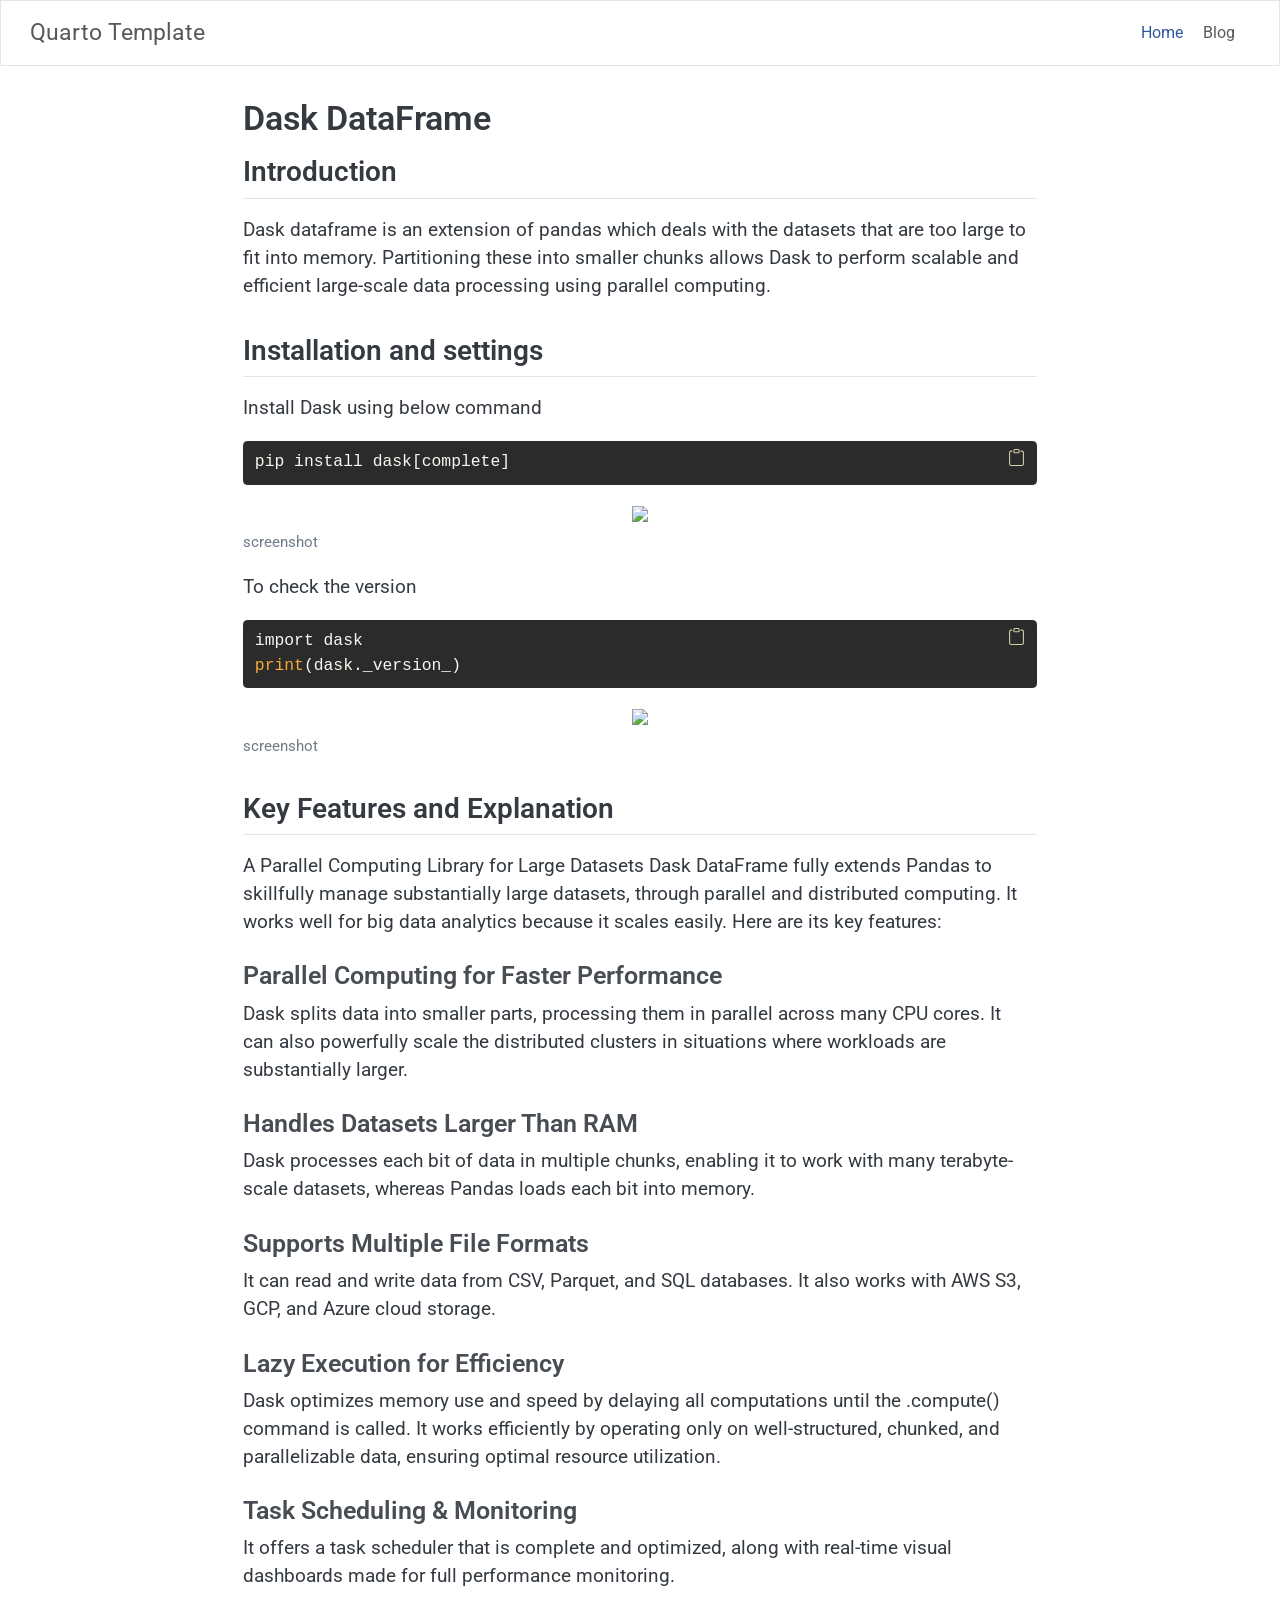
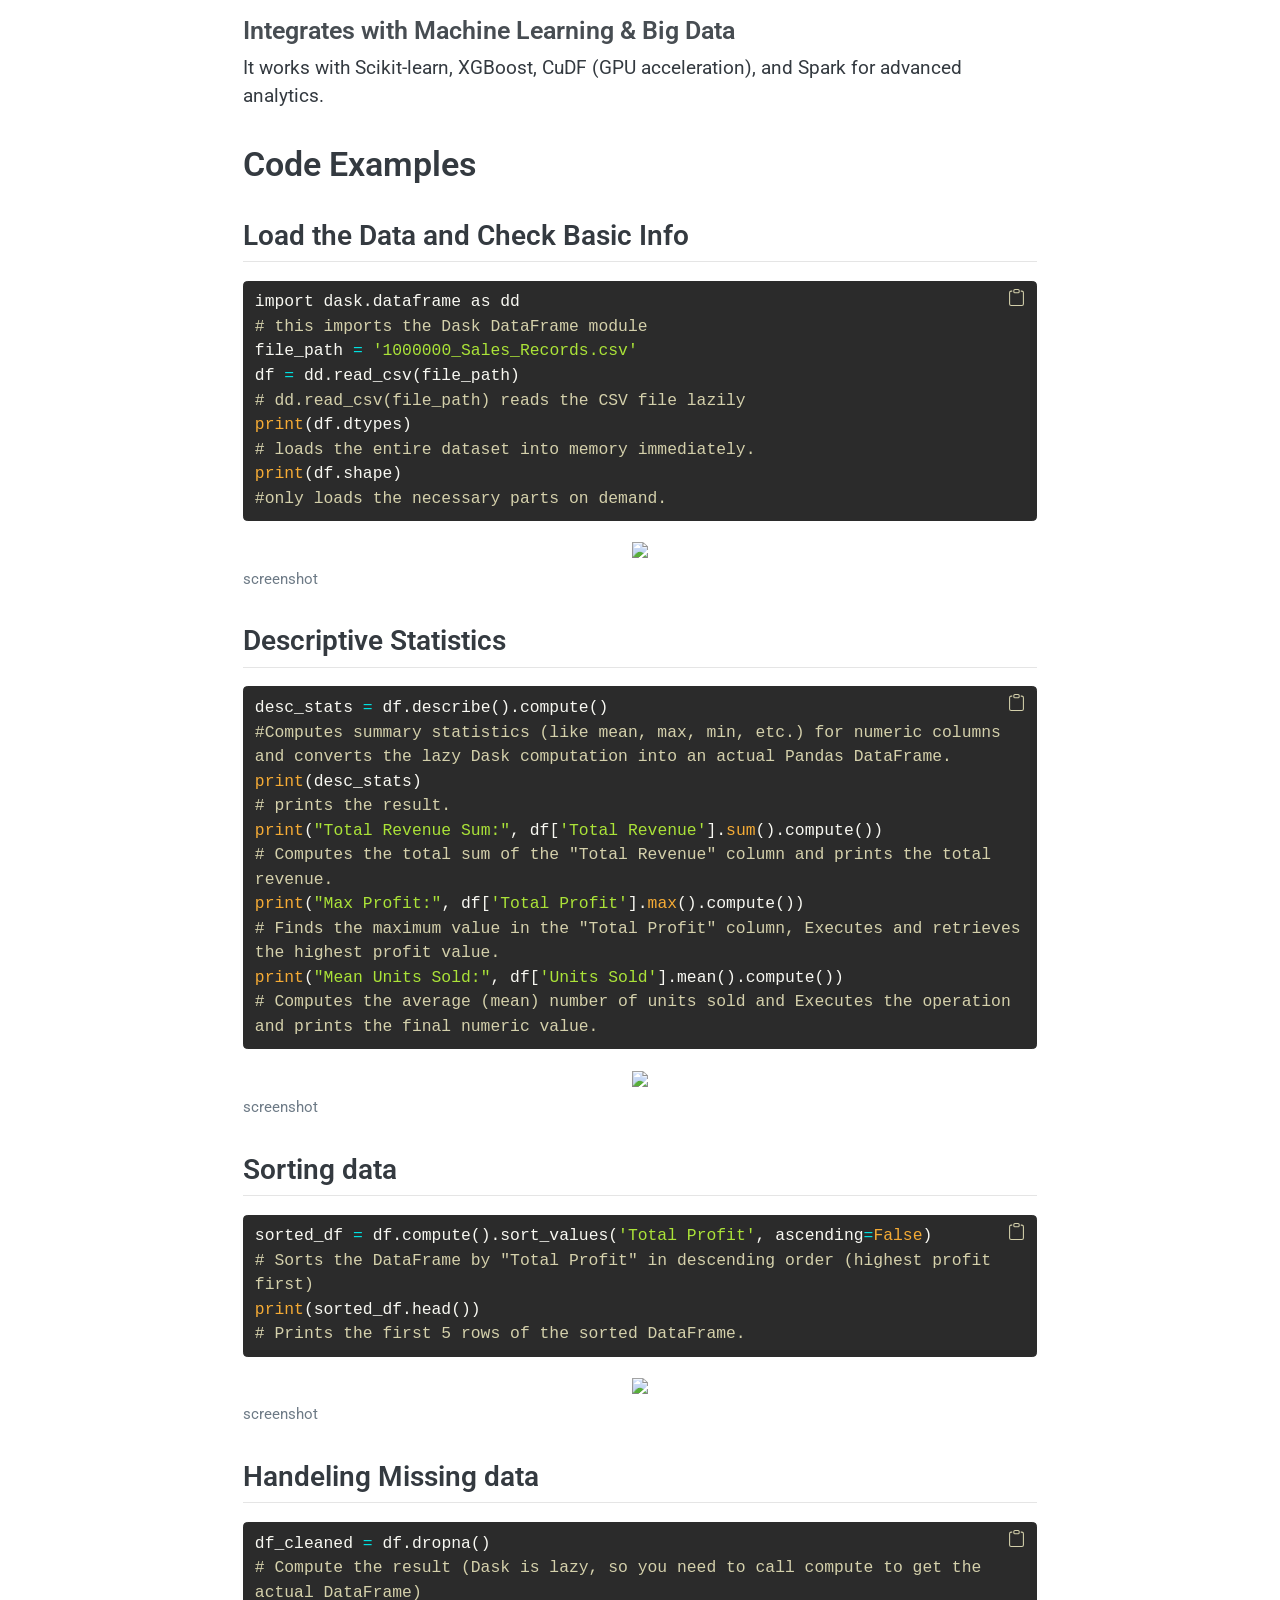
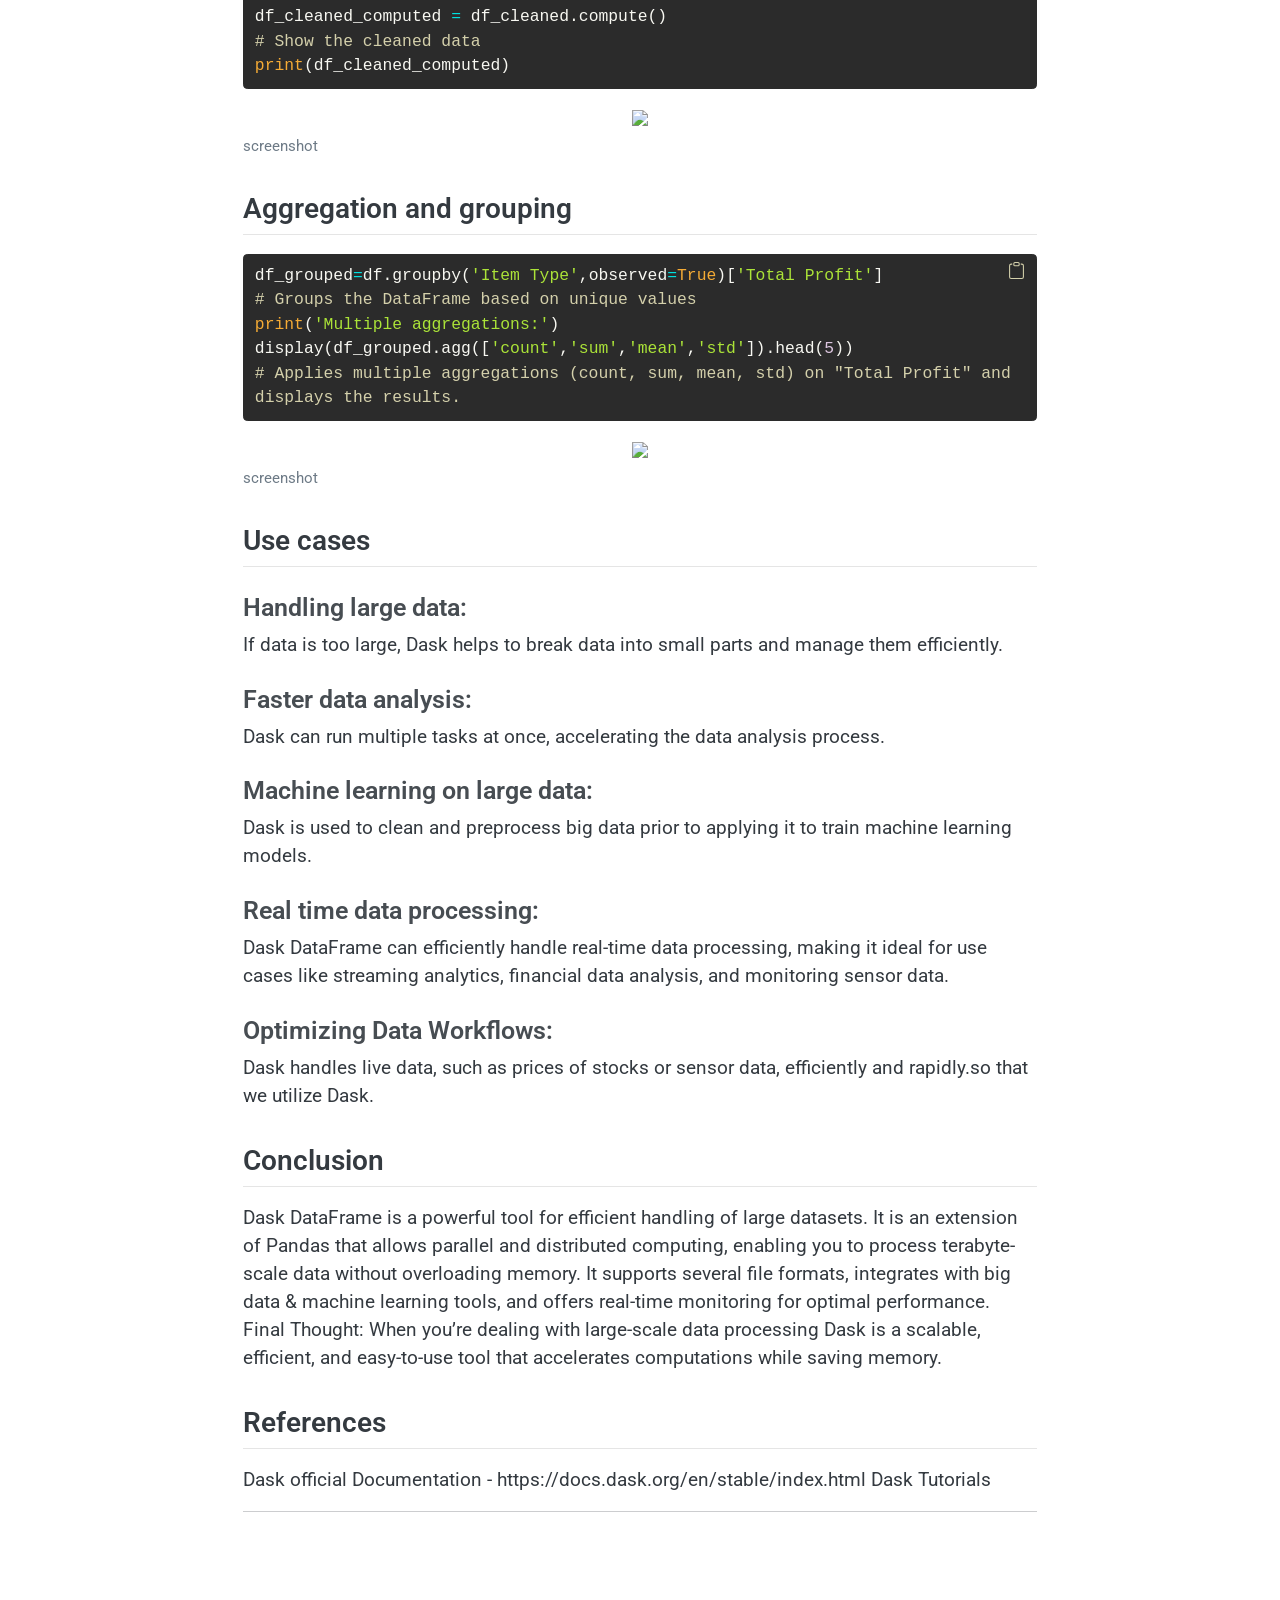
==== index.html @ b85e0358 "Built site for gh-pages" ====
<!DOCTYPE html>
<html xmlns="http://www.w3.org/1999/xhtml" lang="en" xml:lang="en"><head>

<meta charset="utf-8">
<meta name="generator" content="quarto-1.6.42">

<meta name="viewport" content="width=device-width, initial-scale=1.0, user-scalable=yes">


<title>Dask DataFrame – Quarto Template</title>
<style>
code{white-space: pre-wrap;}
span.smallcaps{font-variant: small-caps;}
div.columns{display: flex; gap: min(4vw, 1.5em);}
div.column{flex: auto; overflow-x: auto;}
div.hanging-indent{margin-left: 1.5em; text-indent: -1.5em;}
ul.task-list{list-style: none;}
ul.task-list li input[type="checkbox"] {
  width: 0.8em;
  margin: 0 0.8em 0.2em -1em; /* quarto-specific, see https://github.com/quarto-dev/quarto-cli/issues/4556 */ 
  vertical-align: middle;
}
/* CSS for syntax highlighting */
pre > code.sourceCode { white-space: pre; position: relative; }
pre > code.sourceCode > span { line-height: 1.25; }
pre > code.sourceCode > span:empty { height: 1.2em; }
.sourceCode { overflow: visible; }
code.sourceCode > span { color: inherit; text-decoration: inherit; }
div.sourceCode { margin: 1em 0; }
pre.sourceCode { margin: 0; }
@media screen {
div.sourceCode { overflow: auto; }
}
@media print {
pre > code.sourceCode { white-space: pre-wrap; }
pre > code.sourceCode > span { display: inline-block; text-indent: -5em; padding-left: 5em; }
}
pre.numberSource code
  { counter-reset: source-line 0; }
pre.numberSource code > span
  { position: relative; left: -4em; counter-increment: source-line; }
pre.numberSource code > span > a:first-child::before
  { content: counter(source-line);
    position: relative; left: -1em; text-align: right; vertical-align: baseline;
    border: none; display: inline-block;
    -webkit-touch-callout: none; -webkit-user-select: none;
    -khtml-user-select: none; -moz-user-select: none;
    -ms-user-select: none; user-select: none;
    padding: 0 4px; width: 4em;
  }
pre.numberSource { margin-left: 3em;  padding-left: 4px; }
div.sourceCode
  {   }
@media screen {
pre > code.sourceCode > span > a:first-child::before { text-decoration: underline; }
}
</style>


<script src="site_libs/quarto-nav/quarto-nav.js"></script>
<script src="site_libs/quarto-nav/headroom.min.js"></script>
<script src="site_libs/clipboard/clipboard.min.js"></script>
<script src="site_libs/quarto-search/autocomplete.umd.js"></script>
<script src="site_libs/quarto-search/fuse.min.js"></script>
<script src="site_libs/quarto-search/quarto-search.js"></script>
<meta name="quarto:offset" content="./">
<script src="site_libs/quarto-html/quarto.js"></script>
<script src="site_libs/quarto-html/popper.min.js"></script>
<script src="site_libs/quarto-html/tippy.umd.min.js"></script>
<script src="site_libs/quarto-html/anchor.min.js"></script>
<link href="site_libs/quarto-html/tippy.css" rel="stylesheet">
<link href="site_libs/quarto-html/quarto-syntax-highlighting-8e00f2f28a1266a720913de837032221.css" rel="stylesheet" id="quarto-text-highlighting-styles">
<script src="site_libs/bootstrap/bootstrap.min.js"></script>
<link href="site_libs/bootstrap/bootstrap-icons.css" rel="stylesheet">
<link href="site_libs/bootstrap/bootstrap-7cfa380d139a4d61a924487b0af32b39.min.css" rel="stylesheet" append-hash="true" id="quarto-bootstrap" data-mode="light">
<script id="quarto-search-options" type="application/json">{
  "location": "navbar",
  "copy-button": false,
  "collapse-after": 3,
  "panel-placement": "end",
  "type": "overlay",
  "limit": 50,
  "keyboard-shortcut": [
    "f",
    "/",
    "s"
  ],
  "show-item-context": false,
  "language": {
    "search-no-results-text": "No results",
    "search-matching-documents-text": "matching documents",
    "search-copy-link-title": "Copy link to search",
    "search-hide-matches-text": "Hide additional matches",
    "search-more-match-text": "more match in this document",
    "search-more-matches-text": "more matches in this document",
    "search-clear-button-title": "Clear",
    "search-text-placeholder": "",
    "search-detached-cancel-button-title": "Cancel",
    "search-submit-button-title": "Submit",
    "search-label": "Search"
  }
}</script>


</head>

<body class="nav-fixed fullcontent">

<div id="quarto-search-results"></div>
  <header id="quarto-header" class="headroom fixed-top">
    <nav class="navbar navbar-expand-lg " data-bs-theme="dark">
      <div class="navbar-container container-fluid">
      <div class="navbar-brand-container mx-auto">
    <a class="navbar-brand" href="./index.html">
    <span class="navbar-title">Quarto Template</span>
    </a>
  </div>
            <div id="quarto-search" class="" title="Search"></div>
          <button class="navbar-toggler" type="button" data-bs-toggle="collapse" data-bs-target="#navbarCollapse" aria-controls="navbarCollapse" role="menu" aria-expanded="false" aria-label="Toggle navigation" onclick="if (window.quartoToggleHeadroom) { window.quartoToggleHeadroom(); }">
  <span class="navbar-toggler-icon"></span>
</button>
          <div class="collapse navbar-collapse" id="navbarCollapse">
            <ul class="navbar-nav navbar-nav-scroll ms-auto">
  <li class="nav-item">
    <a class="nav-link active" href="./index.html" aria-current="page"> 
<span class="menu-text">Home</span></a>
  </li>  
  <li class="nav-item">
    <a class="nav-link" href="./blog.html"> 
<span class="menu-text">Blog</span></a>
  </li>  
</ul>
          </div> <!-- /navcollapse -->
            <div class="quarto-navbar-tools">
</div>
      </div> <!-- /container-fluid -->
    </nav>
</header>
<!-- content -->
<div id="quarto-content" class="quarto-container page-columns page-rows-contents page-layout-article page-navbar">
<!-- sidebar -->
<!-- margin-sidebar -->
    
<!-- main -->
<main class="content" id="quarto-document-content">

<header id="title-block-header" class="quarto-title-block default">
<div class="quarto-title">
<h1 class="title">Dask DataFrame</h1>
</div>



<div class="quarto-title-meta">

    
  
    
  </div>
  


</header>


<section id="introduction" class="level2">
<h2 class="anchored" data-anchor-id="introduction">Introduction</h2>
<p>Dask dataframe is an extension of pandas which deals with the datasets that are too large to fit into memory. Partitioning these into smaller chunks allows Dask to perform scalable and efficient large-scale data processing using parallel computing.</p>
</section>
<section id="installation-and-settings" class="level2">
<h2 class="anchored" data-anchor-id="installation-and-settings">Installation and settings</h2>
<p>Install Dask using below command</p>
<div class="sourceCode" id="cb1"><pre class="sourceCode py code-with-copy"><code class="sourceCode python"><span id="cb1-1"><a href="#cb1-1" aria-hidden="true" tabindex="-1"></a>pip install dask[complete]</span></code><button title="Copy to Clipboard" class="code-copy-button"><i class="bi"></i></button></pre></div>
<div class="quarto-figure quarto-figure-center">
<figure class="figure">
<p><img src="https://github.com/suma2006/Dask-dataframe/blob/master/1.png?raw=true" class="img-fluid figure-img"></p>
<figcaption>screenshot</figcaption>
</figure>
</div>
<p>To check the version</p>
<div class="sourceCode" id="cb2"><pre class="sourceCode py code-with-copy"><code class="sourceCode python"><span id="cb2-1"><a href="#cb2-1" aria-hidden="true" tabindex="-1"></a><span class="im">import</span> dask</span>
<span id="cb2-2"><a href="#cb2-2" aria-hidden="true" tabindex="-1"></a><span class="bu">print</span>(dask._version_)</span></code><button title="Copy to Clipboard" class="code-copy-button"><i class="bi"></i></button></pre></div>
<div class="quarto-figure quarto-figure-center">
<figure class="figure">
<p><img src="https://github.com/suma2006/Dask-dataframe/blob/master/6.png?raw=true" class="img-fluid figure-img"></p>
<figcaption>screenshot</figcaption>
</figure>
</div>
</section>
<section id="key-features-and-explanation" class="level2">
<h2 class="anchored" data-anchor-id="key-features-and-explanation">Key Features and Explanation</h2>
<p>A Parallel Computing Library for Large Datasets Dask DataFrame fully extends Pandas to skillfully manage substantially large datasets, through parallel and distributed computing. It works well for big data analytics because it scales easily. Here are its key features:</p>
<section id="parallel-computing-for-faster-performance" class="level3">
<h3 class="anchored" data-anchor-id="parallel-computing-for-faster-performance">Parallel Computing for Faster Performance</h3>
<p>Dask splits data into smaller parts, processing them in parallel across many CPU cores. It can also powerfully scale the distributed clusters in situations where workloads are substantially larger.</p>
</section>
<section id="handles-datasets-larger-than-ram" class="level3">
<h3 class="anchored" data-anchor-id="handles-datasets-larger-than-ram">Handles Datasets Larger Than RAM</h3>
<p>Dask processes each bit of data in multiple chunks, enabling it to work with many terabyte-scale datasets, whereas Pandas loads each bit into memory.</p>
</section>
<section id="supports-multiple-file-formats" class="level3">
<h3 class="anchored" data-anchor-id="supports-multiple-file-formats">Supports Multiple File Formats</h3>
<p>It can read and write data from CSV, Parquet, and SQL databases. It also works with AWS S3, GCP, and Azure cloud storage.</p>
</section>
<section id="lazy-execution-for-efficiency" class="level3">
<h3 class="anchored" data-anchor-id="lazy-execution-for-efficiency">Lazy Execution for Efficiency</h3>
<p>Dask optimizes memory use and speed by delaying all computations until the .compute() command is called. It works efficiently by operating only on well-structured, chunked, and parallelizable data, ensuring optimal resource utilization.</p>
</section>
<section id="task-scheduling-monitoring" class="level3">
<h3 class="anchored" data-anchor-id="task-scheduling-monitoring">Task Scheduling &amp; Monitoring</h3>
<p>It offers a task scheduler that is complete and optimized, along with real-time visual dashboards made for full performance monitoring.</p>
</section>
<section id="integrates-with-machine-learning-big-data" class="level3">
<h3 class="anchored" data-anchor-id="integrates-with-machine-learning-big-data">Integrates with Machine Learning &amp; Big Data</h3>
<p>It works with Scikit-learn, XGBoost, CuDF (GPU acceleration), and Spark for advanced analytics.</p>
</section>
</section>
<section id="code-examples" class="level1">
<h1>Code Examples</h1>
<section id="load-the-data-and-check-basic-info" class="level2">
<h2 class="anchored" data-anchor-id="load-the-data-and-check-basic-info">Load the Data and Check Basic Info</h2>
<div class="sourceCode" id="cb3"><pre class="sourceCode py code-with-copy"><code class="sourceCode python"><span id="cb3-1"><a href="#cb3-1" aria-hidden="true" tabindex="-1"></a><span class="im">import</span> dask.dataframe <span class="im">as</span> dd</span>
<span id="cb3-2"><a href="#cb3-2" aria-hidden="true" tabindex="-1"></a><span class="co"># this imports the Dask DataFrame module</span></span>
<span id="cb3-3"><a href="#cb3-3" aria-hidden="true" tabindex="-1"></a>file_path <span class="op">=</span> <span class="st">'1000000_Sales_Records.csv'</span> </span>
<span id="cb3-4"><a href="#cb3-4" aria-hidden="true" tabindex="-1"></a>df <span class="op">=</span> dd.read_csv(file_path)</span>
<span id="cb3-5"><a href="#cb3-5" aria-hidden="true" tabindex="-1"></a><span class="co"># dd.read_csv(file_path) reads the CSV file lazily</span></span>
<span id="cb3-6"><a href="#cb3-6" aria-hidden="true" tabindex="-1"></a><span class="bu">print</span>(df.dtypes) </span>
<span id="cb3-7"><a href="#cb3-7" aria-hidden="true" tabindex="-1"></a><span class="co"># loads the entire dataset into memory immediately.</span></span>
<span id="cb3-8"><a href="#cb3-8" aria-hidden="true" tabindex="-1"></a><span class="bu">print</span>(df.shape)</span>
<span id="cb3-9"><a href="#cb3-9" aria-hidden="true" tabindex="-1"></a><span class="co">#only loads the necessary parts on demand.</span></span></code><button title="Copy to Clipboard" class="code-copy-button"><i class="bi"></i></button></pre></div>
<div class="quarto-figure quarto-figure-center">
<figure class="figure">
<p><img src="https://github.com/suma2006/Dask-dataframe/blob/master/psdv%203.png?raw=true" class="img-fluid figure-img"></p>
<figcaption>screenshot</figcaption>
</figure>
</div>
</section>
<section id="descriptive-statistics" class="level2">
<h2 class="anchored" data-anchor-id="descriptive-statistics">Descriptive Statistics</h2>
<div class="sourceCode" id="cb4"><pre class="sourceCode py code-with-copy"><code class="sourceCode python"><span id="cb4-1"><a href="#cb4-1" aria-hidden="true" tabindex="-1"></a>desc_stats <span class="op">=</span> df.describe().compute()</span>
<span id="cb4-2"><a href="#cb4-2" aria-hidden="true" tabindex="-1"></a><span class="co">#Computes summary statistics (like mean, max, min, etc.) for numeric columns and converts the lazy Dask computation into an actual Pandas DataFrame.</span></span>
<span id="cb4-3"><a href="#cb4-3" aria-hidden="true" tabindex="-1"></a><span class="bu">print</span>(desc_stats)</span>
<span id="cb4-4"><a href="#cb4-4" aria-hidden="true" tabindex="-1"></a><span class="co"># prints the result.</span></span>
<span id="cb4-5"><a href="#cb4-5" aria-hidden="true" tabindex="-1"></a><span class="bu">print</span>(<span class="st">"Total Revenue Sum:"</span>, df[<span class="st">'Total Revenue'</span>].<span class="bu">sum</span>().compute())</span>
<span id="cb4-6"><a href="#cb4-6" aria-hidden="true" tabindex="-1"></a><span class="co"># Computes the total sum of the "Total Revenue" column and prints the total revenue.</span></span>
<span id="cb4-7"><a href="#cb4-7" aria-hidden="true" tabindex="-1"></a><span class="bu">print</span>(<span class="st">"Max Profit:"</span>, df[<span class="st">'Total Profit'</span>].<span class="bu">max</span>().compute())</span>
<span id="cb4-8"><a href="#cb4-8" aria-hidden="true" tabindex="-1"></a><span class="co"># Finds the maximum value in the "Total Profit" column, Executes and retrieves the highest profit value.</span></span>
<span id="cb4-9"><a href="#cb4-9" aria-hidden="true" tabindex="-1"></a><span class="bu">print</span>(<span class="st">"Mean Units Sold:"</span>, df[<span class="st">'Units Sold'</span>].mean().compute())</span>
<span id="cb4-10"><a href="#cb4-10" aria-hidden="true" tabindex="-1"></a><span class="co"># Computes the average (mean) number of units sold and Executes the operation and prints the final numeric value.</span></span></code><button title="Copy to Clipboard" class="code-copy-button"><i class="bi"></i></button></pre></div>
<div class="quarto-figure quarto-figure-center">
<figure class="figure">
<p><img src="https://github.com/suma2006/Dask-dataframe/blob/master/Screenshot%20(9).png?raw=true" class="img-fluid figure-img"></p>
<figcaption>screenshot</figcaption>
</figure>
</div>
</section>
<section id="sorting-data" class="level2">
<h2 class="anchored" data-anchor-id="sorting-data">Sorting data</h2>
<div class="sourceCode" id="cb5"><pre class="sourceCode py code-with-copy"><code class="sourceCode python"><span id="cb5-1"><a href="#cb5-1" aria-hidden="true" tabindex="-1"></a>sorted_df <span class="op">=</span> df.compute().sort_values(<span class="st">'Total Profit'</span>, ascending<span class="op">=</span><span class="va">False</span>)</span>
<span id="cb5-2"><a href="#cb5-2" aria-hidden="true" tabindex="-1"></a><span class="co"># Sorts the DataFrame by "Total Profit" in descending order (highest profit first)</span></span>
<span id="cb5-3"><a href="#cb5-3" aria-hidden="true" tabindex="-1"></a><span class="bu">print</span>(sorted_df.head())</span>
<span id="cb5-4"><a href="#cb5-4" aria-hidden="true" tabindex="-1"></a><span class="co"># Prints the first 5 rows of the sorted DataFrame.</span></span></code><button title="Copy to Clipboard" class="code-copy-button"><i class="bi"></i></button></pre></div>
<div class="quarto-figure quarto-figure-center">
<figure class="figure">
<p><img src="https://github.com/suma2006/Dask-dataframe/blob/master/4.png?raw=true" class="img-fluid figure-img"></p>
<figcaption>screenshot</figcaption>
</figure>
</div>
</section>
<section id="handeling-missing-data" class="level2">
<h2 class="anchored" data-anchor-id="handeling-missing-data">Handeling Missing data</h2>
<div class="sourceCode" id="cb6"><pre class="sourceCode py code-with-copy"><code class="sourceCode python"><span id="cb6-1"><a href="#cb6-1" aria-hidden="true" tabindex="-1"></a>df_cleaned <span class="op">=</span> df.dropna()</span>
<span id="cb6-2"><a href="#cb6-2" aria-hidden="true" tabindex="-1"></a><span class="co"># Compute the result (Dask is lazy, so you need to call compute to get the actual DataFrame)</span></span>
<span id="cb6-3"><a href="#cb6-3" aria-hidden="true" tabindex="-1"></a>df_cleaned_computed <span class="op">=</span> df_cleaned.compute()</span>
<span id="cb6-4"><a href="#cb6-4" aria-hidden="true" tabindex="-1"></a><span class="co"># Show the cleaned data</span></span>
<span id="cb6-5"><a href="#cb6-5" aria-hidden="true" tabindex="-1"></a><span class="bu">print</span>(df_cleaned_computed)</span></code><button title="Copy to Clipboard" class="code-copy-button"><i class="bi"></i></button></pre></div>
<div class="quarto-figure quarto-figure-center">
<figure class="figure">
<p><img src="https://github.com/suma2006/Dask-dataframe/blob/master/5.png?raw=true" class="img-fluid figure-img"></p>
<figcaption>screenshot</figcaption>
</figure>
</div>
</section>
<section id="aggregation-and-grouping" class="level2">
<h2 class="anchored" data-anchor-id="aggregation-and-grouping">Aggregation and grouping</h2>
<div class="sourceCode" id="cb7"><pre class="sourceCode py code-with-copy"><code class="sourceCode python"><span id="cb7-1"><a href="#cb7-1" aria-hidden="true" tabindex="-1"></a>df_grouped<span class="op">=</span>df.groupby(<span class="st">'Item Type'</span>,observed<span class="op">=</span><span class="va">True</span>)[<span class="st">'Total Profit'</span>]</span>
<span id="cb7-2"><a href="#cb7-2" aria-hidden="true" tabindex="-1"></a><span class="co"># Groups the DataFrame based on unique values </span></span>
<span id="cb7-3"><a href="#cb7-3" aria-hidden="true" tabindex="-1"></a><span class="bu">print</span>(<span class="st">'Multiple aggregations:'</span>)</span>
<span id="cb7-4"><a href="#cb7-4" aria-hidden="true" tabindex="-1"></a>display(df_grouped.agg([<span class="st">'count'</span>,<span class="st">'sum'</span>,<span class="st">'mean'</span>,<span class="st">'std'</span>]).head(<span class="dv">5</span>))</span>
<span id="cb7-5"><a href="#cb7-5" aria-hidden="true" tabindex="-1"></a><span class="co"># Applies multiple aggregations (count, sum, mean, std) on "Total Profit" and displays the results.</span></span></code><button title="Copy to Clipboard" class="code-copy-button"><i class="bi"></i></button></pre></div>
<div class="quarto-figure quarto-figure-center">
<figure class="figure">
<p><img src="https://github.com/suma2006/Dask-dataframe/blob/master/10.jpg?raw=true" class="img-fluid figure-img"></p>
<figcaption>screenshot</figcaption>
</figure>
</div>
</section>
<section id="use-cases" class="level2">
<h2 class="anchored" data-anchor-id="use-cases">Use cases</h2>
<section id="handling-large-data" class="level3">
<h3 class="anchored" data-anchor-id="handling-large-data">Handling large data:</h3>
<p>If data is too large, Dask helps to break data into small parts and manage them efficiently.</p>
</section>
<section id="faster-data-analysis" class="level3">
<h3 class="anchored" data-anchor-id="faster-data-analysis">Faster data analysis:</h3>
<p>Dask can run multiple tasks at once, accelerating the data analysis process.</p>
</section>
<section id="machine-learning-on-large-data" class="level3">
<h3 class="anchored" data-anchor-id="machine-learning-on-large-data">Machine learning on large data:</h3>
<p>Dask is used to clean and preprocess big data prior to applying it to train machine learning models.</p>
</section>
<section id="real-time-data-processing" class="level3">
<h3 class="anchored" data-anchor-id="real-time-data-processing">Real time data processing:</h3>
<p>Dask DataFrame can efficiently handle real-time data processing, making it ideal for use cases like streaming analytics, financial data analysis, and monitoring sensor data.</p>
</section>
<section id="optimizing-data-workflows" class="level3">
<h3 class="anchored" data-anchor-id="optimizing-data-workflows">Optimizing Data Workflows:</h3>
<p>Dask handles live data, such as prices of stocks or sensor data, efficiently and rapidly.so that we utilize Dask.</p>
</section>
</section>
<section id="conclusion" class="level2">
<h2 class="anchored" data-anchor-id="conclusion">Conclusion</h2>
<p>Dask DataFrame is a powerful tool for efficient handling of large datasets. It is an extension of Pandas that allows parallel and distributed computing, enabling you to process terabyte-scale data without overloading memory. It supports several file formats, integrates with big data &amp; machine learning tools, and offers real-time monitoring for optimal performance. Final Thought: When you’re dealing with large-scale data processing Dask is a scalable, efficient, and easy-to-use tool that accelerates computations while saving memory.</p>
</section>
<section id="references" class="level2">
<h2 class="anchored" data-anchor-id="references">References</h2>
<p>Dask official Documentation - https://docs.dask.org/en/stable/index.html Dask Tutorials</p>
<hr>


</section>
</section>

</main> <!-- /main -->
<script id="quarto-html-after-body" type="application/javascript">
window.document.addEventListener("DOMContentLoaded", function (event) {
  const toggleBodyColorMode = (bsSheetEl) => {
    const mode = bsSheetEl.getAttribute("data-mode");
    const bodyEl = window.document.querySelector("body");
    if (mode === "dark") {
      bodyEl.classList.add("quarto-dark");
      bodyEl.classList.remove("quarto-light");
    } else {
      bodyEl.classList.add("quarto-light");
      bodyEl.classList.remove("quarto-dark");
    }
  }
  const toggleBodyColorPrimary = () => {
    const bsSheetEl = window.document.querySelector("link#quarto-bootstrap");
    if (bsSheetEl) {
      toggleBodyColorMode(bsSheetEl);
    }
  }
  toggleBodyColorPrimary();  
  const icon = "";
  const anchorJS = new window.AnchorJS();
  anchorJS.options = {
    placement: 'right',
    icon: icon
  };
  anchorJS.add('.anchored');
  const isCodeAnnotation = (el) => {
    for (const clz of el.classList) {
      if (clz.startsWith('code-annotation-')) {                     
        return true;
      }
    }
    return false;
  }
  const onCopySuccess = function(e) {
    // button target
    const button = e.trigger;
    // don't keep focus
    button.blur();
    // flash "checked"
    button.classList.add('code-copy-button-checked');
    var currentTitle = button.getAttribute("title");
    button.setAttribute("title", "Copied!");
    let tooltip;
    if (window.bootstrap) {
      button.setAttribute("data-bs-toggle", "tooltip");
      button.setAttribute("data-bs-placement", "left");
      button.setAttribute("data-bs-title", "Copied!");
      tooltip = new bootstrap.Tooltip(button, 
        { trigger: "manual", 
          customClass: "code-copy-button-tooltip",
          offset: [0, -8]});
      tooltip.show();    
    }
    setTimeout(function() {
      if (tooltip) {
        tooltip.hide();
        button.removeAttribute("data-bs-title");
        button.removeAttribute("data-bs-toggle");
        button.removeAttribute("data-bs-placement");
      }
      button.setAttribute("title", currentTitle);
      button.classList.remove('code-copy-button-checked');
    }, 1000);
    // clear code selection
    e.clearSelection();
  }
  const getTextToCopy = function(trigger) {
      const codeEl = trigger.previousElementSibling.cloneNode(true);
      for (const childEl of codeEl.children) {
        if (isCodeAnnotation(childEl)) {
          childEl.remove();
        }
      }
      return codeEl.innerText;
  }
  const clipboard = new window.ClipboardJS('.code-copy-button:not([data-in-quarto-modal])', {
    text: getTextToCopy
  });
  clipboard.on('success', onCopySuccess);
  if (window.document.getElementById('quarto-embedded-source-code-modal')) {
    const clipboardModal = new window.ClipboardJS('.code-copy-button[data-in-quarto-modal]', {
      text: getTextToCopy,
      container: window.document.getElementById('quarto-embedded-source-code-modal')
    });
    clipboardModal.on('success', onCopySuccess);
  }
    var localhostRegex = new RegExp(/^(?:http|https):\/\/localhost\:?[0-9]*\//);
    var mailtoRegex = new RegExp(/^mailto:/);
      var filterRegex = new RegExp("https:\/\/suma2006\.github\.io\/Dask-dataframe\/");
    var isInternal = (href) => {
        return filterRegex.test(href) || localhostRegex.test(href) || mailtoRegex.test(href);
    }
    // Inspect non-navigation links and adorn them if external
 	var links = window.document.querySelectorAll('a[href]:not(.nav-link):not(.navbar-brand):not(.toc-action):not(.sidebar-link):not(.sidebar-item-toggle):not(.pagination-link):not(.no-external):not([aria-hidden]):not(.dropdown-item):not(.quarto-navigation-tool):not(.about-link)');
    for (var i=0; i<links.length; i++) {
      const link = links[i];
      if (!isInternal(link.href)) {
        // undo the damage that might have been done by quarto-nav.js in the case of
        // links that we want to consider external
        if (link.dataset.originalHref !== undefined) {
          link.href = link.dataset.originalHref;
        }
      }
    }
  function tippyHover(el, contentFn, onTriggerFn, onUntriggerFn) {
    const config = {
      allowHTML: true,
      maxWidth: 500,
      delay: 100,
      arrow: false,
      appendTo: function(el) {
          return el.parentElement;
      },
      interactive: true,
      interactiveBorder: 10,
      theme: 'quarto',
      placement: 'bottom-start',
    };
    if (contentFn) {
      config.content = contentFn;
    }
    if (onTriggerFn) {
      config.onTrigger = onTriggerFn;
    }
    if (onUntriggerFn) {
      config.onUntrigger = onUntriggerFn;
    }
    window.tippy(el, config); 
  }
  const noterefs = window.document.querySelectorAll('a[role="doc-noteref"]');
  for (var i=0; i<noterefs.length; i++) {
    const ref = noterefs[i];
    tippyHover(ref, function() {
      // use id or data attribute instead here
      let href = ref.getAttribute('data-footnote-href') || ref.getAttribute('href');
      try { href = new URL(href).hash; } catch {}
      const id = href.replace(/^#\/?/, "");
      const note = window.document.getElementById(id);
      if (note) {
        return note.innerHTML;
      } else {
        return "";
      }
    });
  }
  const xrefs = window.document.querySelectorAll('a.quarto-xref');
  const processXRef = (id, note) => {
    // Strip column container classes
    const stripColumnClz = (el) => {
      el.classList.remove("page-full", "page-columns");
      if (el.children) {
        for (const child of el.children) {
          stripColumnClz(child);
        }
      }
    }
    stripColumnClz(note)
    if (id === null || id.startsWith('sec-')) {
      // Special case sections, only their first couple elements
      const container = document.createElement("div");
      if (note.children && note.children.length > 2) {
        container.appendChild(note.children[0].cloneNode(true));
        for (let i = 1; i < note.children.length; i++) {
          const child = note.children[i];
          if (child.tagName === "P" && child.innerText === "") {
            continue;
          } else {
            container.appendChild(child.cloneNode(true));
            break;
          }
        }
        if (window.Quarto?.typesetMath) {
          window.Quarto.typesetMath(container);
        }
        return container.innerHTML
      } else {
        if (window.Quarto?.typesetMath) {
          window.Quarto.typesetMath(note);
        }
        return note.innerHTML;
      }
    } else {
      // Remove any anchor links if they are present
      const anchorLink = note.querySelector('a.anchorjs-link');
      if (anchorLink) {
        anchorLink.remove();
      }
      if (window.Quarto?.typesetMath) {
        window.Quarto.typesetMath(note);
      }
      if (note.classList.contains("callout")) {
        return note.outerHTML;
      } else {
        return note.innerHTML;
      }
    }
  }
  for (var i=0; i<xrefs.length; i++) {
    const xref = xrefs[i];
    tippyHover(xref, undefined, function(instance) {
      instance.disable();
      let url = xref.getAttribute('href');
      let hash = undefined; 
      if (url.startsWith('#')) {
        hash = url;
      } else {
        try { hash = new URL(url).hash; } catch {}
      }
      if (hash) {
        const id = hash.replace(/^#\/?/, "");
        const note = window.document.getElementById(id);
        if (note !== null) {
          try {
            const html = processXRef(id, note.cloneNode(true));
            instance.setContent(html);
          } finally {
            instance.enable();
            instance.show();
          }
        } else {
          // See if we can fetch this
          fetch(url.split('#')[0])
          .then(res => res.text())
          .then(html => {
            const parser = new DOMParser();
            const htmlDoc = parser.parseFromString(html, "text/html");
            const note = htmlDoc.getElementById(id);
            if (note !== null) {
              const html = processXRef(id, note);
              instance.setContent(html);
            } 
          }).finally(() => {
            instance.enable();
            instance.show();
          });
        }
      } else {
        // See if we can fetch a full url (with no hash to target)
        // This is a special case and we should probably do some content thinning / targeting
        fetch(url)
        .then(res => res.text())
        .then(html => {
          const parser = new DOMParser();
          const htmlDoc = parser.parseFromString(html, "text/html");
          const note = htmlDoc.querySelector('main.content');
          if (note !== null) {
            // This should only happen for chapter cross references
            // (since there is no id in the URL)
            // remove the first header
            if (note.children.length > 0 && note.children[0].tagName === "HEADER") {
              note.children[0].remove();
            }
            const html = processXRef(null, note);
            instance.setContent(html);
          } 
        }).finally(() => {
          instance.enable();
          instance.show();
        });
      }
    }, function(instance) {
    });
  }
      let selectedAnnoteEl;
      const selectorForAnnotation = ( cell, annotation) => {
        let cellAttr = 'data-code-cell="' + cell + '"';
        let lineAttr = 'data-code-annotation="' +  annotation + '"';
        const selector = 'span[' + cellAttr + '][' + lineAttr + ']';
        return selector;
      }
      const selectCodeLines = (annoteEl) => {
        const doc = window.document;
        const targetCell = annoteEl.getAttribute("data-target-cell");
        const targetAnnotation = annoteEl.getAttribute("data-target-annotation");
        const annoteSpan = window.document.querySelector(selectorForAnnotation(targetCell, targetAnnotation));
        const lines = annoteSpan.getAttribute("data-code-lines").split(",");
        const lineIds = lines.map((line) => {
          return targetCell + "-" + line;
        })
        let top = null;
        let height = null;
        let parent = null;
        if (lineIds.length > 0) {
            //compute the position of the single el (top and bottom and make a div)
            const el = window.document.getElementById(lineIds[0]);
            top = el.offsetTop;
            height = el.offsetHeight;
            parent = el.parentElement.parentElement;
          if (lineIds.length > 1) {
            const lastEl = window.document.getElementById(lineIds[lineIds.length - 1]);
            const bottom = lastEl.offsetTop + lastEl.offsetHeight;
            height = bottom - top;
          }
          if (top !== null && height !== null && parent !== null) {
            // cook up a div (if necessary) and position it 
            let div = window.document.getElementById("code-annotation-line-highlight");
            if (div === null) {
              div = window.document.createElement("div");
              div.setAttribute("id", "code-annotation-line-highlight");
              div.style.position = 'absolute';
              parent.appendChild(div);
            }
            div.style.top = top - 2 + "px";
            div.style.height = height + 4 + "px";
            div.style.left = 0;
            let gutterDiv = window.document.getElementById("code-annotation-line-highlight-gutter");
            if (gutterDiv === null) {
              gutterDiv = window.document.createElement("div");
              gutterDiv.setAttribute("id", "code-annotation-line-highlight-gutter");
              gutterDiv.style.position = 'absolute';
              const codeCell = window.document.getElementById(targetCell);
              const gutter = codeCell.querySelector('.code-annotation-gutter');
              gutter.appendChild(gutterDiv);
            }
            gutterDiv.style.top = top - 2 + "px";
            gutterDiv.style.height = height + 4 + "px";
          }
          selectedAnnoteEl = annoteEl;
        }
      };
      const unselectCodeLines = () => {
        const elementsIds = ["code-annotation-line-highlight", "code-annotation-line-highlight-gutter"];
        elementsIds.forEach((elId) => {
          const div = window.document.getElementById(elId);
          if (div) {
            div.remove();
          }
        });
        selectedAnnoteEl = undefined;
      };
        // Handle positioning of the toggle
    window.addEventListener(
      "resize",
      throttle(() => {
        elRect = undefined;
        if (selectedAnnoteEl) {
          selectCodeLines(selectedAnnoteEl);
        }
      }, 10)
    );
    function throttle(fn, ms) {
    let throttle = false;
    let timer;
      return (...args) => {
        if(!throttle) { // first call gets through
            fn.apply(this, args);
            throttle = true;
        } else { // all the others get throttled
            if(timer) clearTimeout(timer); // cancel #2
            timer = setTimeout(() => {
              fn.apply(this, args);
              timer = throttle = false;
            }, ms);
        }
      };
    }
      // Attach click handler to the DT
      const annoteDls = window.document.querySelectorAll('dt[data-target-cell]');
      for (const annoteDlNode of annoteDls) {
        annoteDlNode.addEventListener('click', (event) => {
          const clickedEl = event.target;
          if (clickedEl !== selectedAnnoteEl) {
            unselectCodeLines();
            const activeEl = window.document.querySelector('dt[data-target-cell].code-annotation-active');
            if (activeEl) {
              activeEl.classList.remove('code-annotation-active');
            }
            selectCodeLines(clickedEl);
            clickedEl.classList.add('code-annotation-active');
          } else {
            // Unselect the line
            unselectCodeLines();
            clickedEl.classList.remove('code-annotation-active');
          }
        });
      }
  const findCites = (el) => {
    const parentEl = el.parentElement;
    if (parentEl) {
      const cites = parentEl.dataset.cites;
      if (cites) {
        return {
          el,
          cites: cites.split(' ')
        };
      } else {
        return findCites(el.parentElement)
      }
    } else {
      return undefined;
    }
  };
  var bibliorefs = window.document.querySelectorAll('a[role="doc-biblioref"]');
  for (var i=0; i<bibliorefs.length; i++) {
    const ref = bibliorefs[i];
    const citeInfo = findCites(ref);
    if (citeInfo) {
      tippyHover(citeInfo.el, function() {
        var popup = window.document.createElement('div');
        citeInfo.cites.forEach(function(cite) {
          var citeDiv = window.document.createElement('div');
          citeDiv.classList.add('hanging-indent');
          citeDiv.classList.add('csl-entry');
          var biblioDiv = window.document.getElementById('ref-' + cite);
          if (biblioDiv) {
            citeDiv.innerHTML = biblioDiv.innerHTML;
          }
          popup.appendChild(citeDiv);
        });
        return popup.innerHTML;
      });
    }
  }
});
</script>
</div> <!-- /content -->




</body></html>
---- site_libs/quarto-html/tippy.css ----
.tippy-box[data-animation=fade][data-state=hidden]{opacity:0}[data-tippy-root]{max-width:calc(100vw - 10px)}.tippy-box{position:relative;background-color:#333;color:#fff;border-radius:4px;font-size:14px;line-height:1.4;white-space:normal;outline:0;transition-property:transform,visibility,opacity}.tippy-box[data-placement^=top]>.tippy-arrow{bottom:0}.tippy-box[data-placement^=top]>.tippy-arrow:before{bottom:-7px;left:0;border-width:8px 8px 0;border-top-color:initial;transform-origin:center top}.tippy-box[data-placement^=bottom]>.tippy-arrow{top:0}.tippy-box[data-placement^=bottom]>.tippy-arrow:before{top:-7px;left:0;border-width:0 8px 8px;border-bottom-color:initial;transform-origin:center bottom}.tippy-box[data-placement^=left]>.tippy-arrow{right:0}.tippy-box[data-placement^=left]>.tippy-arrow:before{border-width:8px 0 8px 8px;border-left-color:initial;right:-7px;transform-origin:center left}.tippy-box[data-placement^=right]>.tippy-arrow{left:0}.tippy-box[data-placement^=right]>.tippy-arrow:before{left:-7px;border-width:8px 8px 8px 0;border-right-color:initial;transform-origin:center right}.tippy-box[data-inertia][data-state=visible]{transition-timing-function:cubic-bezier(.54,1.5,.38,1.11)}.tippy-arrow{width:16px;height:16px;color:#333}.tippy-arrow:before{content:"";position:absolute;border-color:transparent;border-style:solid}.tippy-content{position:relative;padding:5px 9px;z-index:1}
---- site_libs/quarto-html/quarto-syntax-highlighting-8e00f2f28a1266a720913de837032221.css ----
/* quarto syntax highlight colors */
:root {
  --quarto-hl-ot-color: #ffa07a;
  --quarto-hl-at-color: #ffd700;
  --quarto-hl-ss-color: #abe338;
  --quarto-hl-an-color: #d4d0ab;
  --quarto-hl-fu-color: #ffd700;
  --quarto-hl-st-color: #abe338;
  --quarto-hl-cf-color: #ffa07a;
  --quarto-hl-op-color: #00e0e0;
  --quarto-hl-er-color: #dcc6e0;
  --quarto-hl-bn-color: #dcc6e0;
  --quarto-hl-al-color: #dcc6e0;
  --quarto-hl-va-color: #f5ab35;
  --quarto-hl-bu-color: #f5ab35;
  --quarto-hl-ex-color: #ffd700;
  --quarto-hl-pp-color: #dcc6e0;
  --quarto-hl-in-color: #d4d0ab;
  --quarto-hl-vs-color: #abe338;
  --quarto-hl-wa-color: #d4d0ab;
  --quarto-hl-do-color: #d4d0ab;
  --quarto-hl-im-color: #f8f8f2;
  --quarto-hl-ch-color: #abe338;
  --quarto-hl-dt-color: #dcc6e0;
  --quarto-hl-fl-color: #f5ab35;
  --quarto-hl-co-color: #d4d0ab;
  --quarto-hl-cv-color: #d4d0ab;
  --quarto-hl-cn-color: #ffa07a;
  --quarto-hl-sc-color: #00e0e0;
  --quarto-hl-dv-color: #dcc6e0;
  --quarto-hl-kw-color: #ffa07a;
}

/* other quarto variables */
:root {
  --quarto-font-monospace: SFMono-Regular, Menlo, Monaco, Consolas, "Liberation Mono", "Courier New", monospace;
}

pre > code.sourceCode > span {
  color: #f8f8f2;
}

code span {
  color: #f8f8f2;
}

code.sourceCode > span {
  color: #f8f8f2;
}

div.sourceCode,
div.sourceCode pre.sourceCode {
  color: #f8f8f2;
}

code span.ot {
  color: #ffa07a;
  font-style: inherit;
}

code span.at {
  color: #ffd700;
  font-style: inherit;
}

code span.ss {
  color: #abe338;
  font-style: inherit;
}

code span.an {
  color: #d4d0ab;
  font-style: inherit;
}

code span.fu {
  color: #ffd700;
  font-style: inherit;
}

code span.st {
  color: #abe338;
  font-style: inherit;
}

code span.cf {
  color: #ffa07a;
  font-style: inherit;
}

code span.op {
  color: #00e0e0;
  font-style: inherit;
}

code span.er {
  color: #dcc6e0;
  font-style: inherit;
}

code span.bn {
  color: #dcc6e0;
  font-style: inherit;
}

code span.al {
  color: #dcc6e0;
  font-style: inherit;
}

code span.va {
  color: #f5ab35;
  font-style: inherit;
}

code span.bu {
  color: #f5ab35;
  font-style: inherit;
}

code span.ex {
  color: #ffd700;
  font-style: inherit;
}

code span.pp {
  color: #dcc6e0;
  font-style: inherit;
}

code span.in {
  color: #d4d0ab;
  font-style: inherit;
}

code span.vs {
  color: #abe338;
  font-style: inherit;
}

code span.wa {
  color: #d4d0ab;
  font-style: italic;
}

code span.do {
  color: #d4d0ab;
  font-style: italic;
}

code span.im {
  color: #f8f8f2;
  font-style: inherit;
}

code span.ch {
  color: #abe338;
  font-style: inherit;
}

code span.dt {
  color: #dcc6e0;
  font-style: inherit;
}

code span.fl {
  color: #f5ab35;
  font-style: inherit;
}

code span.co {
  color: #d4d0ab;
  font-style: inherit;
}

code span.cv {
  color: #d4d0ab;
  font-style: italic;
}

code span.cn {
  color: #ffa07a;
  font-style: inherit;
}

code span.sc {
  color: #00e0e0;
  font-style: inherit;
}

code span.dv {
  color: #dcc6e0;
  font-style: inherit;
}

code span.kw {
  color: #ffa07a;
  font-style: inherit;
}

.prevent-inlining {
  content: "</";
}

/*# sourceMappingURL=149b959f5ea0d94af7c43e7ef37b9678.css.map */
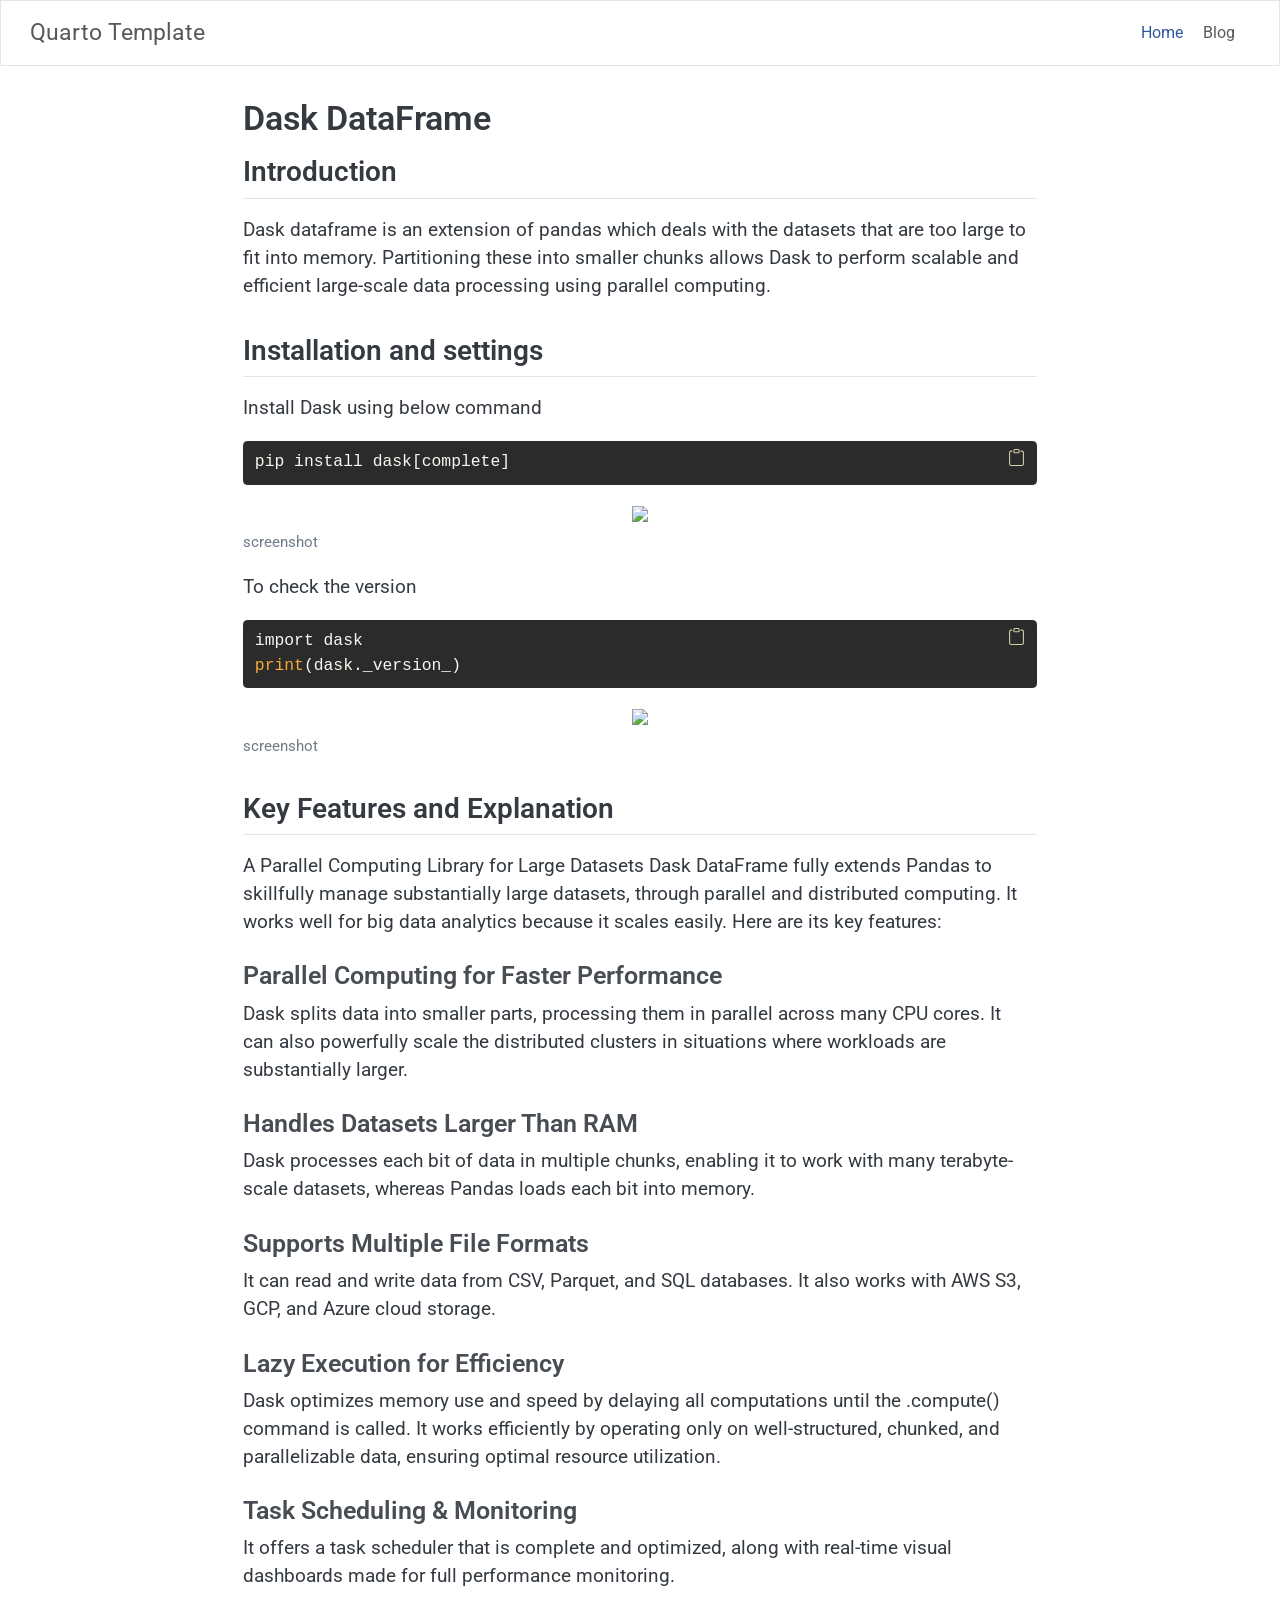
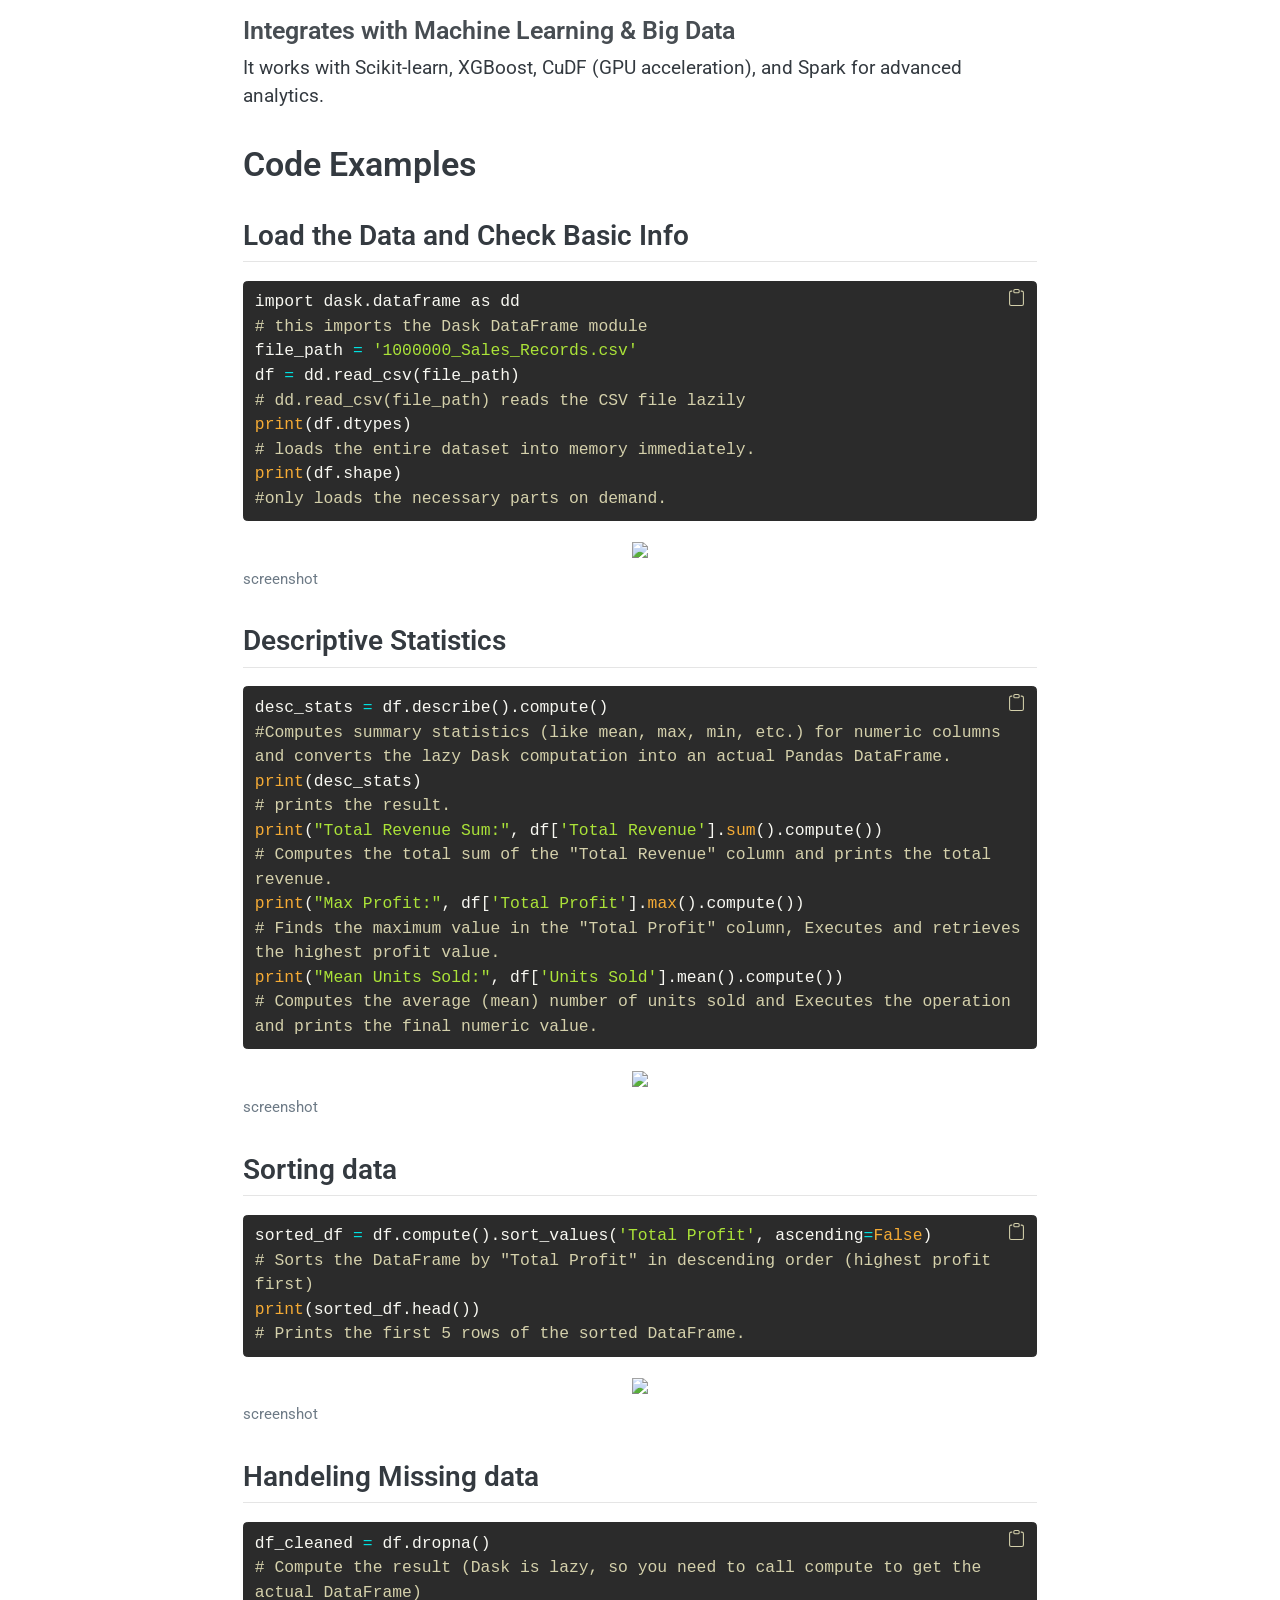
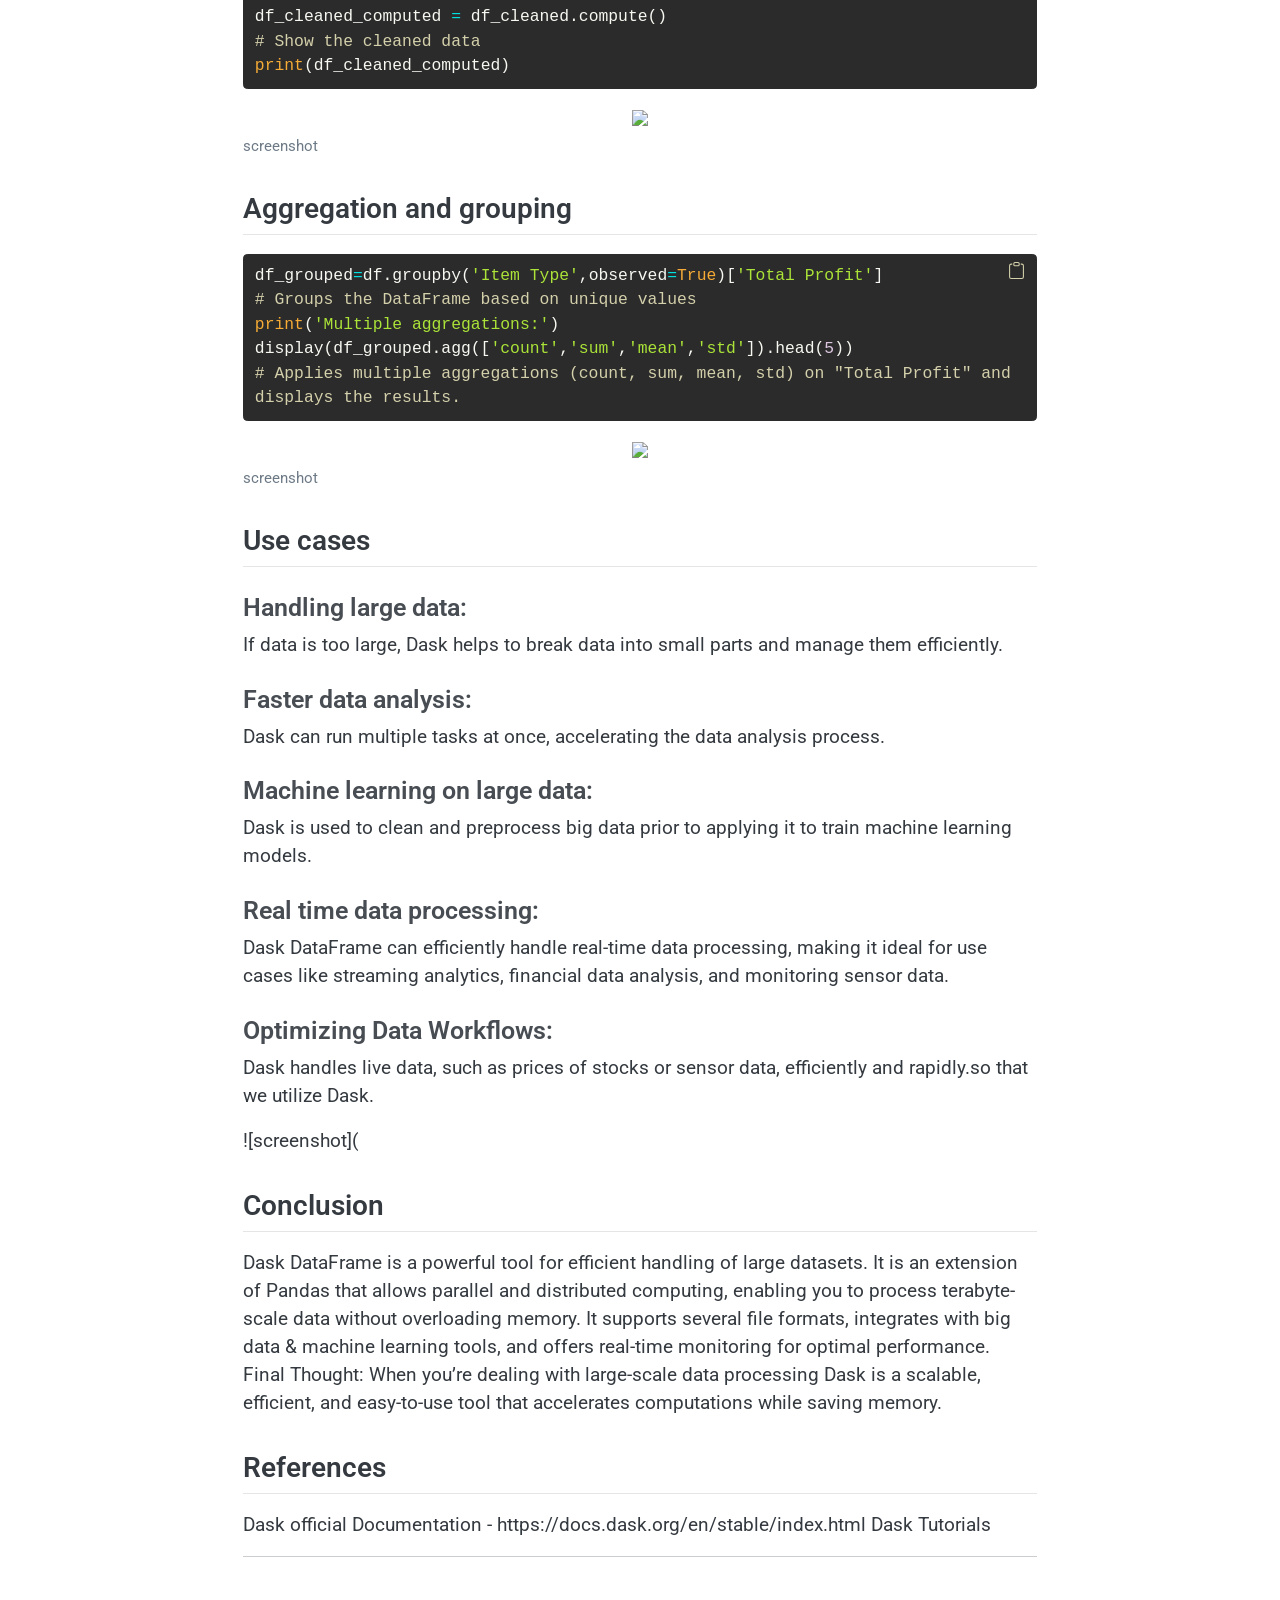
==== commit 2ee513a3: "Built site for gh-pages" ====
--- a/index.html
+++ b/index.html
@@ -316,6 +316,7 @@
 <section id="optimizing-data-workflows" class="level3">
 <h3 class="anchored" data-anchor-id="optimizing-data-workflows">Optimizing Data Workflows:</h3>
 <p>Dask handles live data, such as prices of stocks or sensor data, efficiently and rapidly.so that we utilize Dask.</p>
+<p>![screenshot](</p>
 </section>
 </section>
 <section id="conclusion" class="level2">
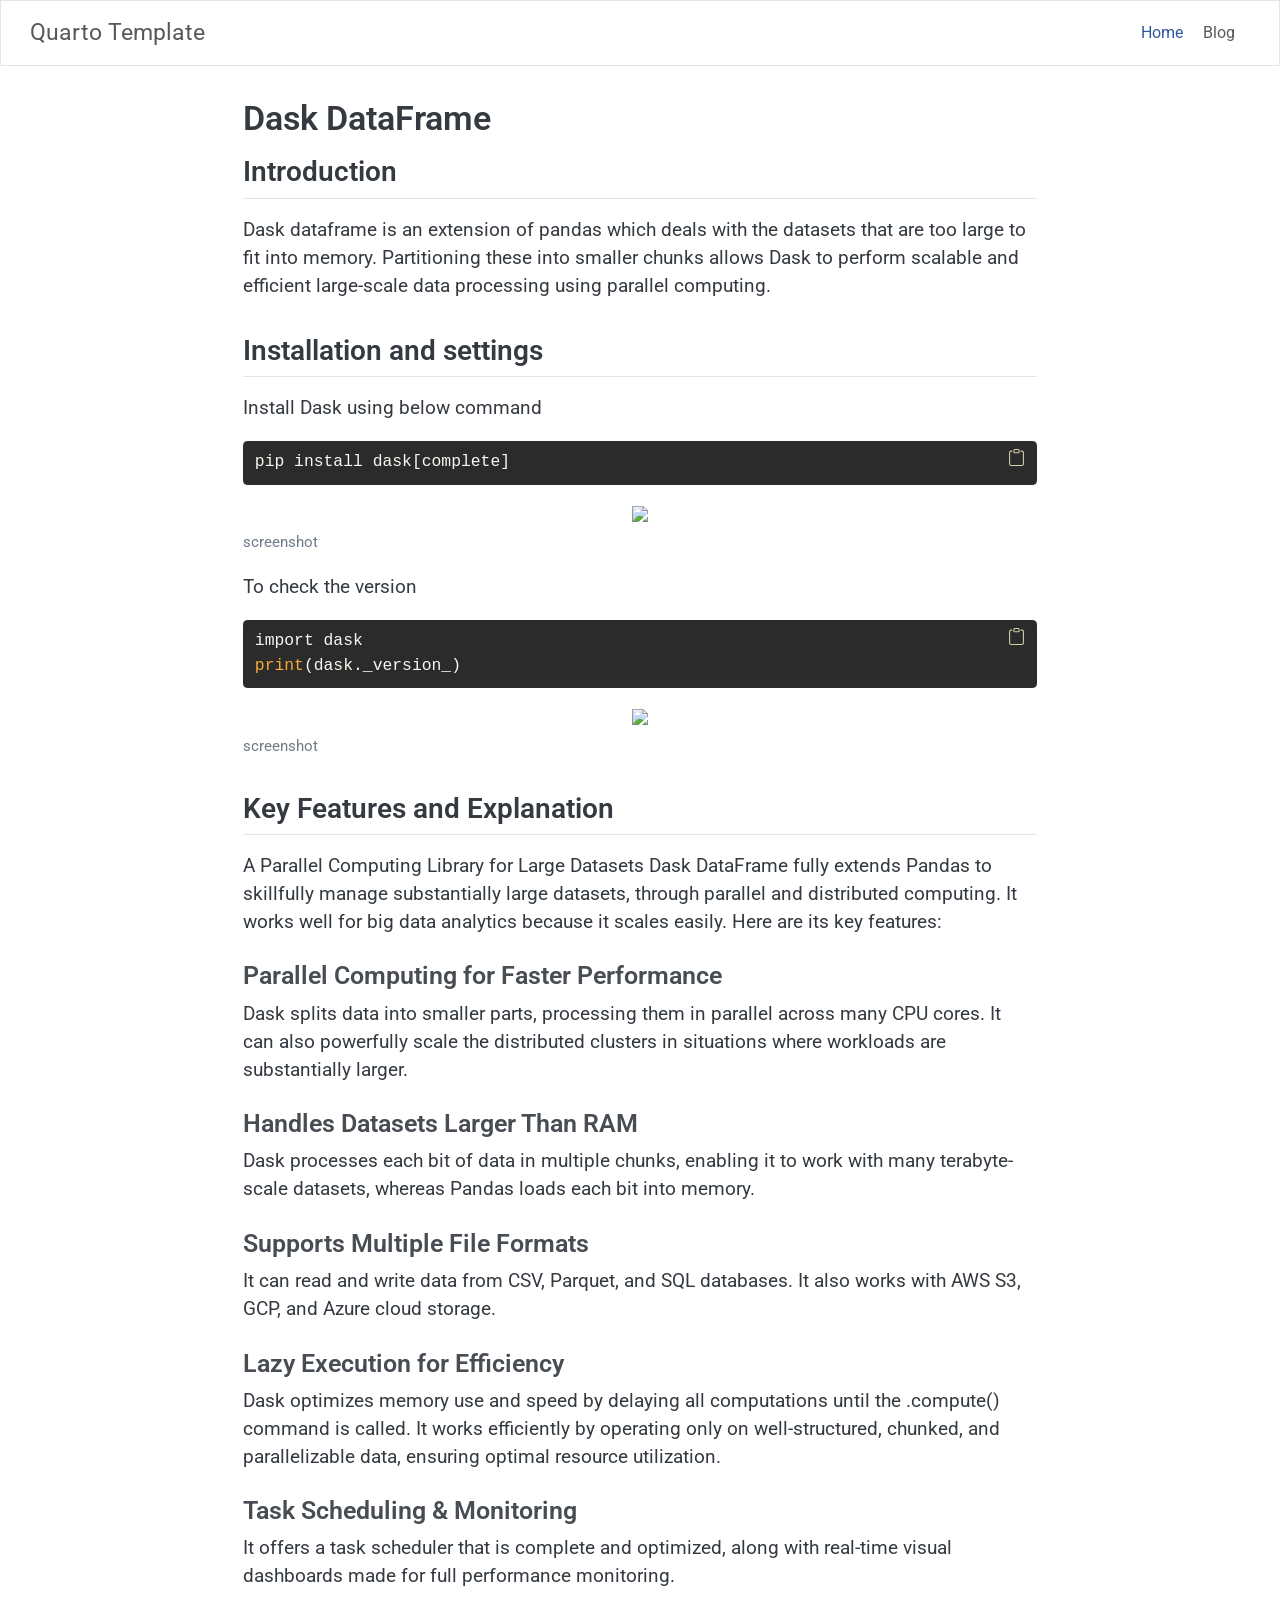
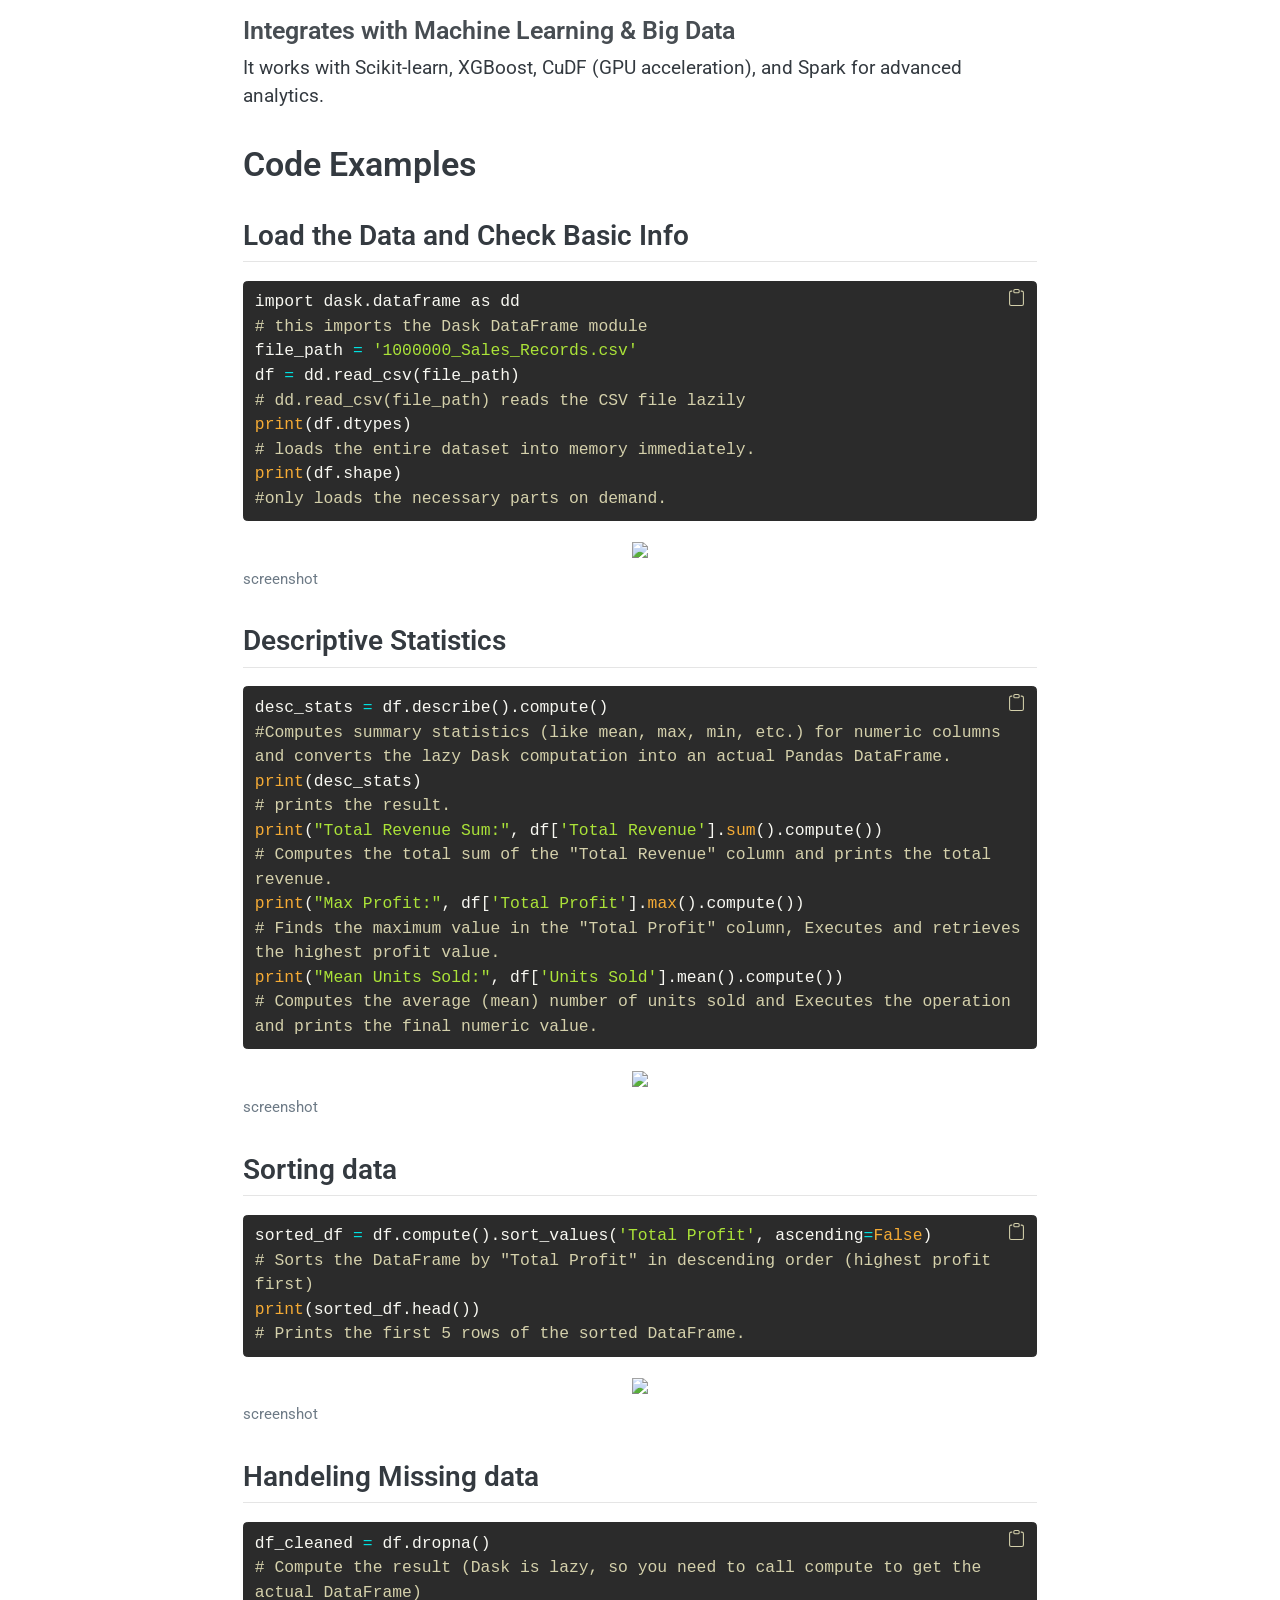
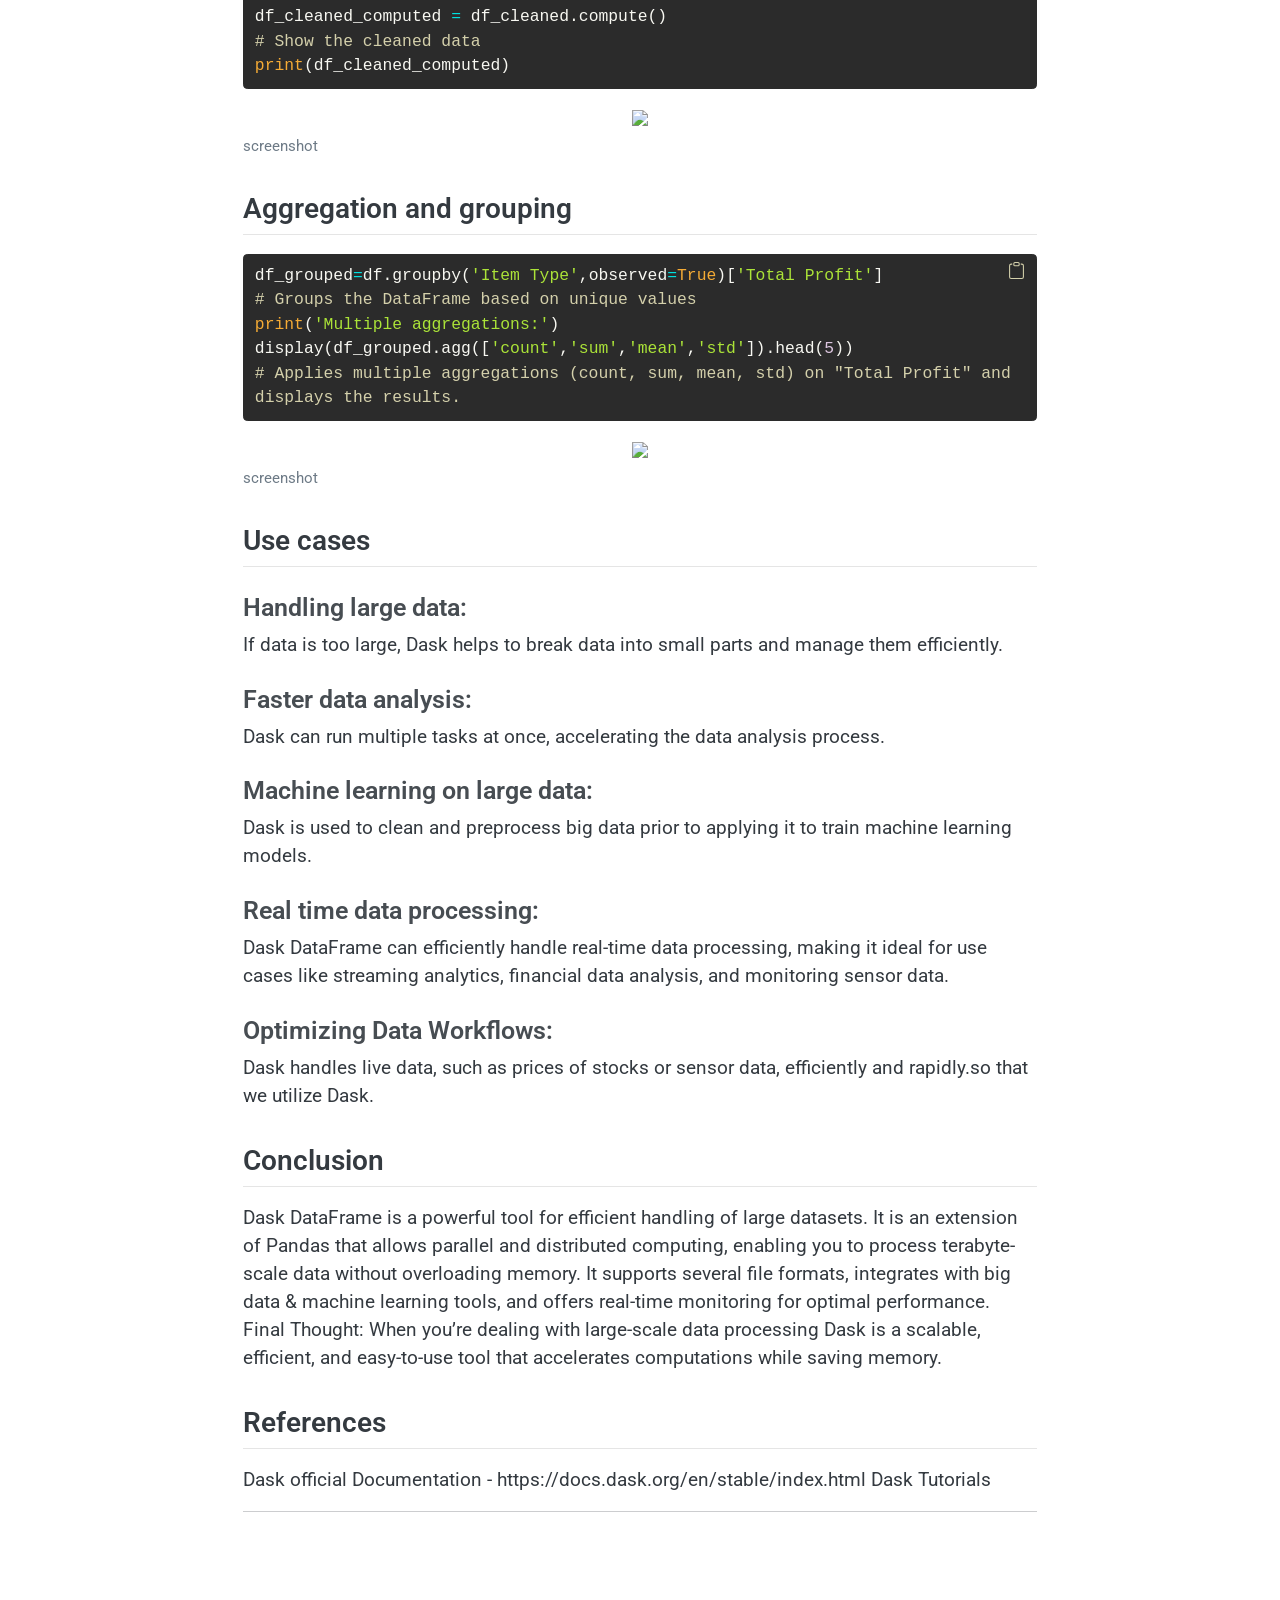
==== commit aae95c9b: "Built site for gh-pages" ====
--- a/index.html
+++ b/index.html
@@ -316,7 +316,6 @@
 <section id="optimizing-data-workflows" class="level3">
 <h3 class="anchored" data-anchor-id="optimizing-data-workflows">Optimizing Data Workflows:</h3>
 <p>Dask handles live data, such as prices of stocks or sensor data, efficiently and rapidly.so that we utilize Dask.</p>
-<p>![screenshot](</p>
 </section>
 </section>
 <section id="conclusion" class="level2">
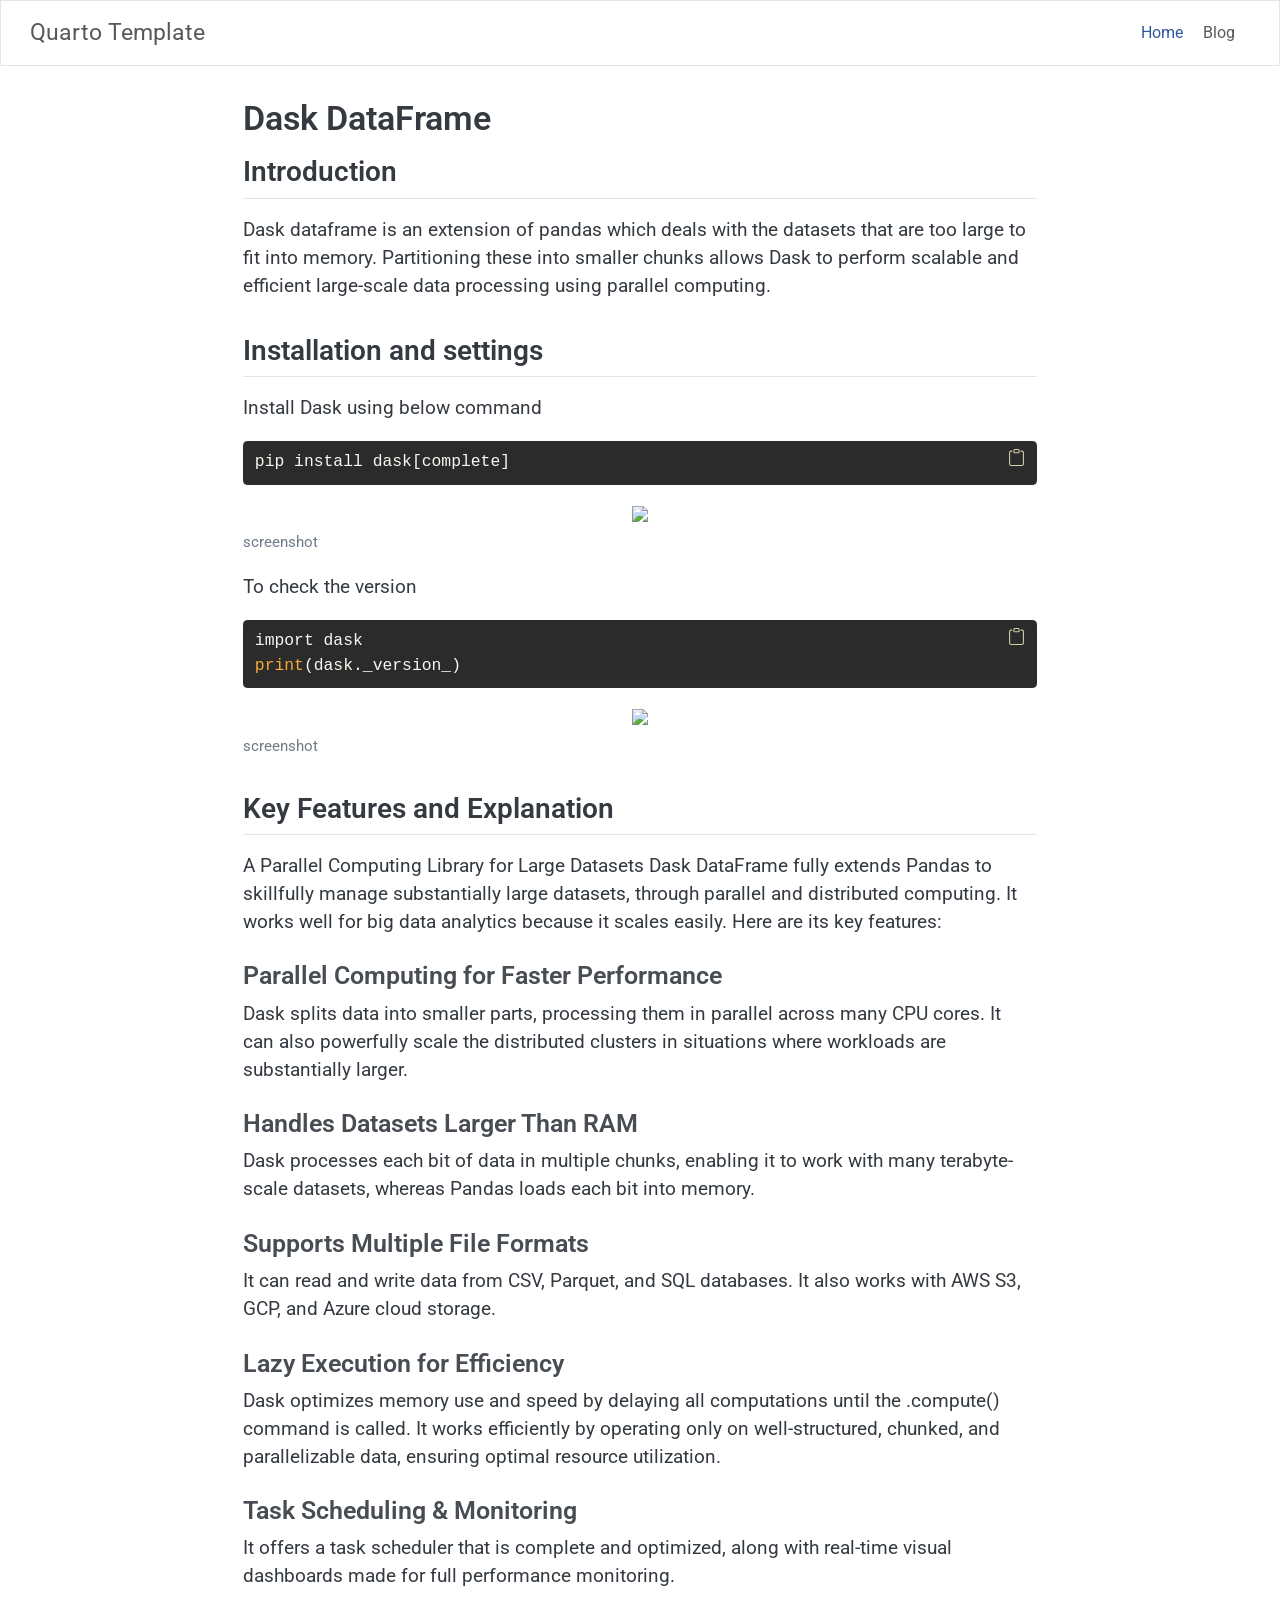
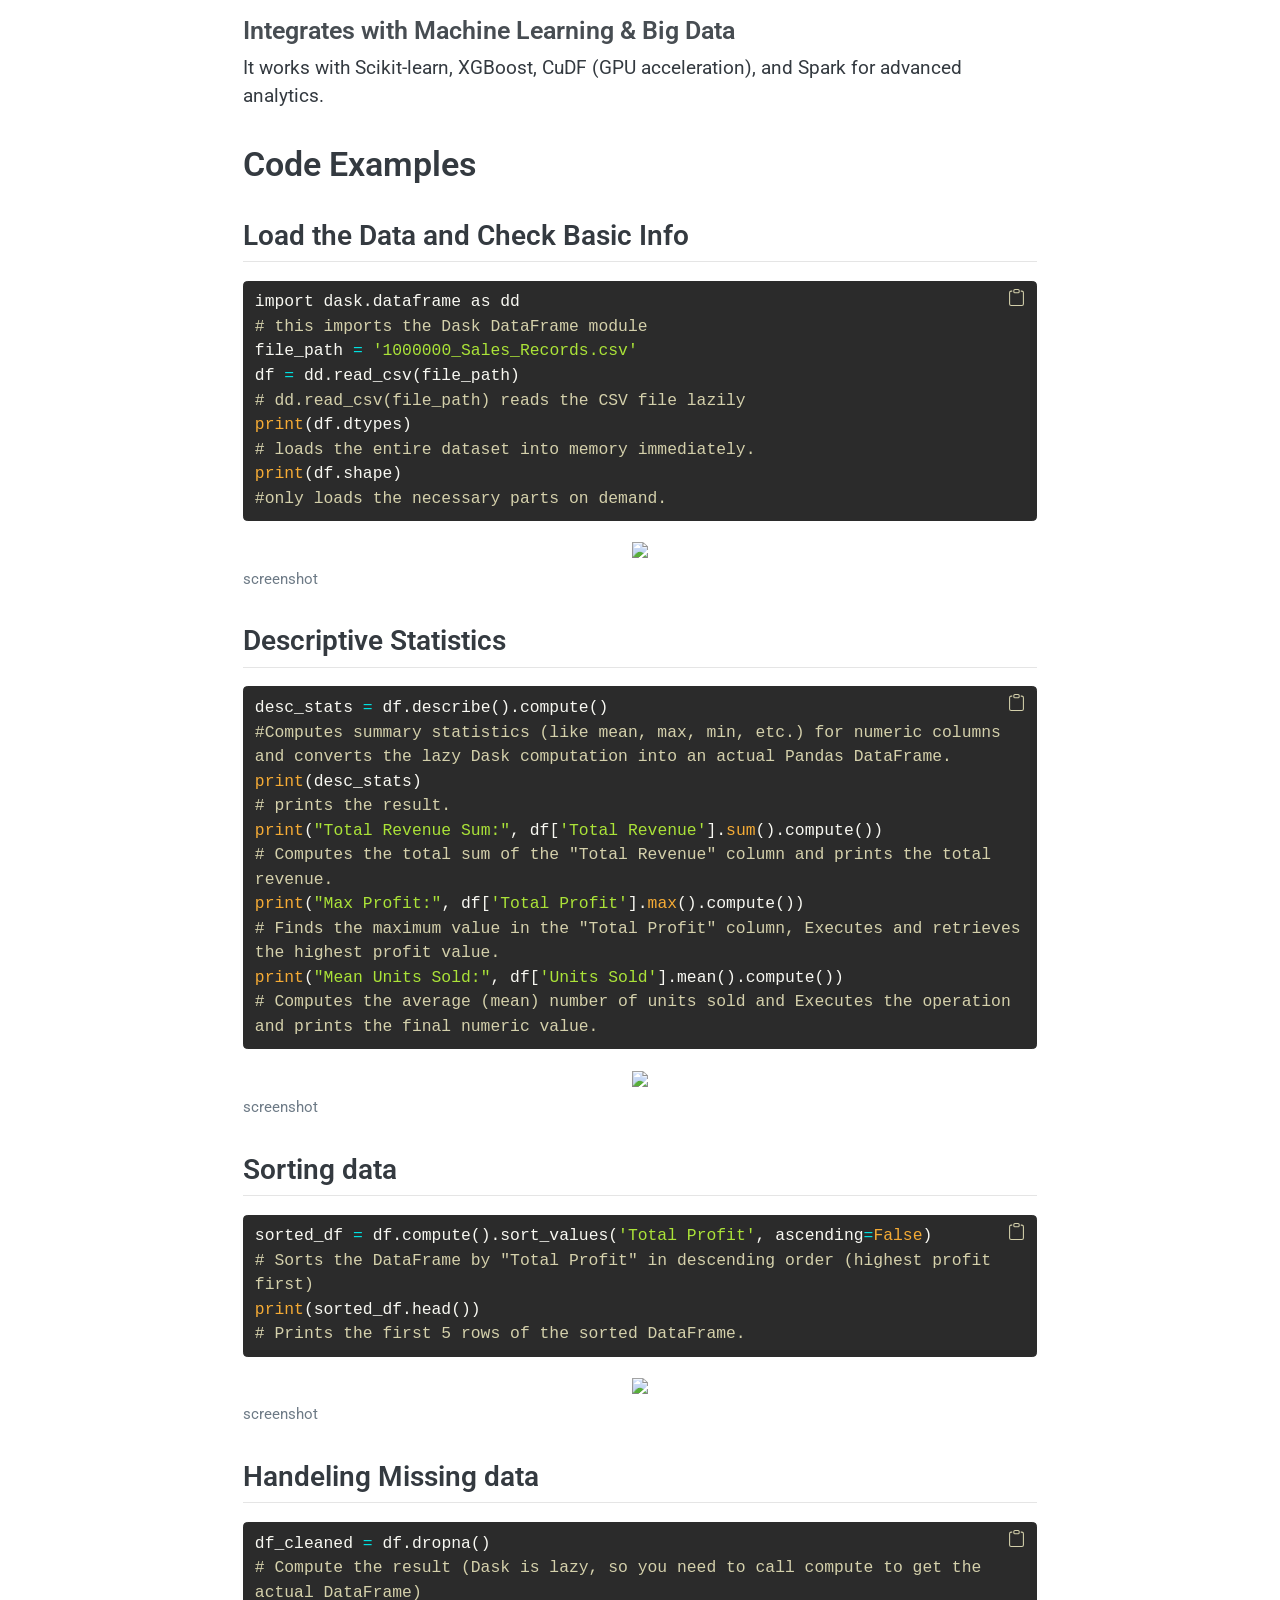
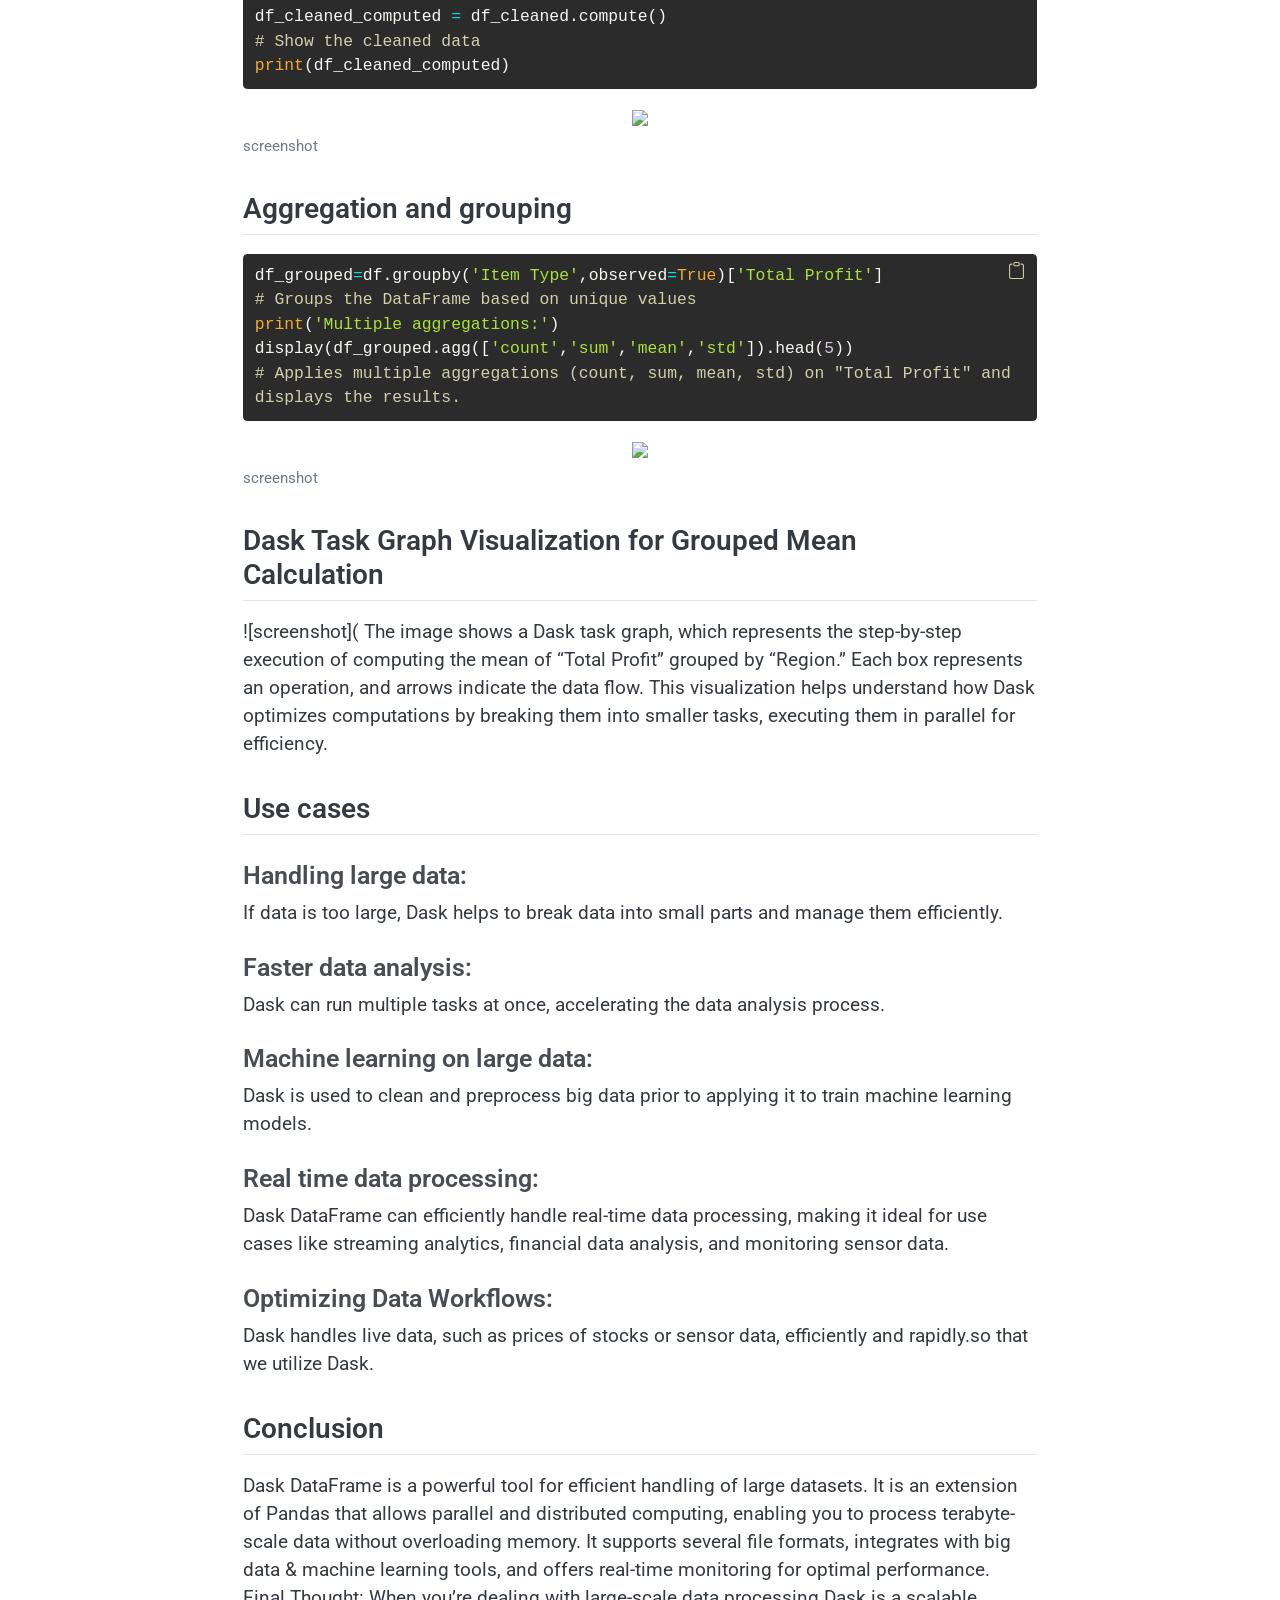
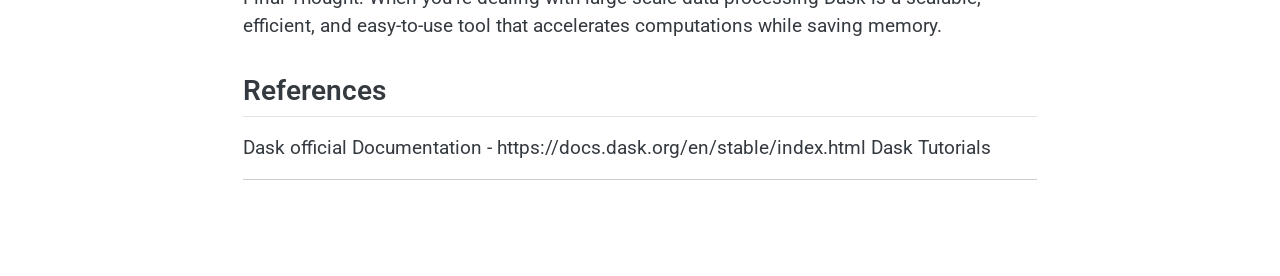
==== commit 82c09e97: "Built site for gh-pages" ====
--- a/index.html
+++ b/index.html
@@ -72,7 +72,7 @@
 <link href="site_libs/quarto-html/quarto-syntax-highlighting-8e00f2f28a1266a720913de837032221.css" rel="stylesheet" id="quarto-text-highlighting-styles">
 <script src="site_libs/bootstrap/bootstrap.min.js"></script>
 <link href="site_libs/bootstrap/bootstrap-icons.css" rel="stylesheet">
-<link href="site_libs/bootstrap/bootstrap-7cfa380d139a4d61a924487b0af32b39.min.css" rel="stylesheet" append-hash="true" id="quarto-bootstrap" data-mode="light">
+<link href="site_libs/bootstrap/bootstrap-e3acdd9b67e85dd7c39f851874d9197e.min.css" rel="stylesheet" append-hash="true" id="quarto-bootstrap" data-mode="light">
 <script id="quarto-search-options" type="application/json">{
   "location": "navbar",
   "copy-button": false,
@@ -294,6 +294,10 @@
 <figcaption>screenshot</figcaption>
 </figure>
 </div>
+</section>
+<section id="dask-task-graph-visualization-for-grouped-mean-calculation" class="level2">
+<h2 class="anchored" data-anchor-id="dask-task-graph-visualization-for-grouped-mean-calculation">Dask Task Graph Visualization for Grouped Mean Calculation</h2>
+<p>![screenshot]( The image shows a Dask task graph, which represents the step-by-step execution of computing the mean of “Total Profit” grouped by “Region.” Each box represents an operation, and arrows indicate the data flow. This visualization helps understand how Dask optimizes computations by breaking them into smaller tasks, executing them in parallel for efficiency.</p>
 </section>
 <section id="use-cases" class="level2">
 <h2 class="anchored" data-anchor-id="use-cases">Use cases</h2>
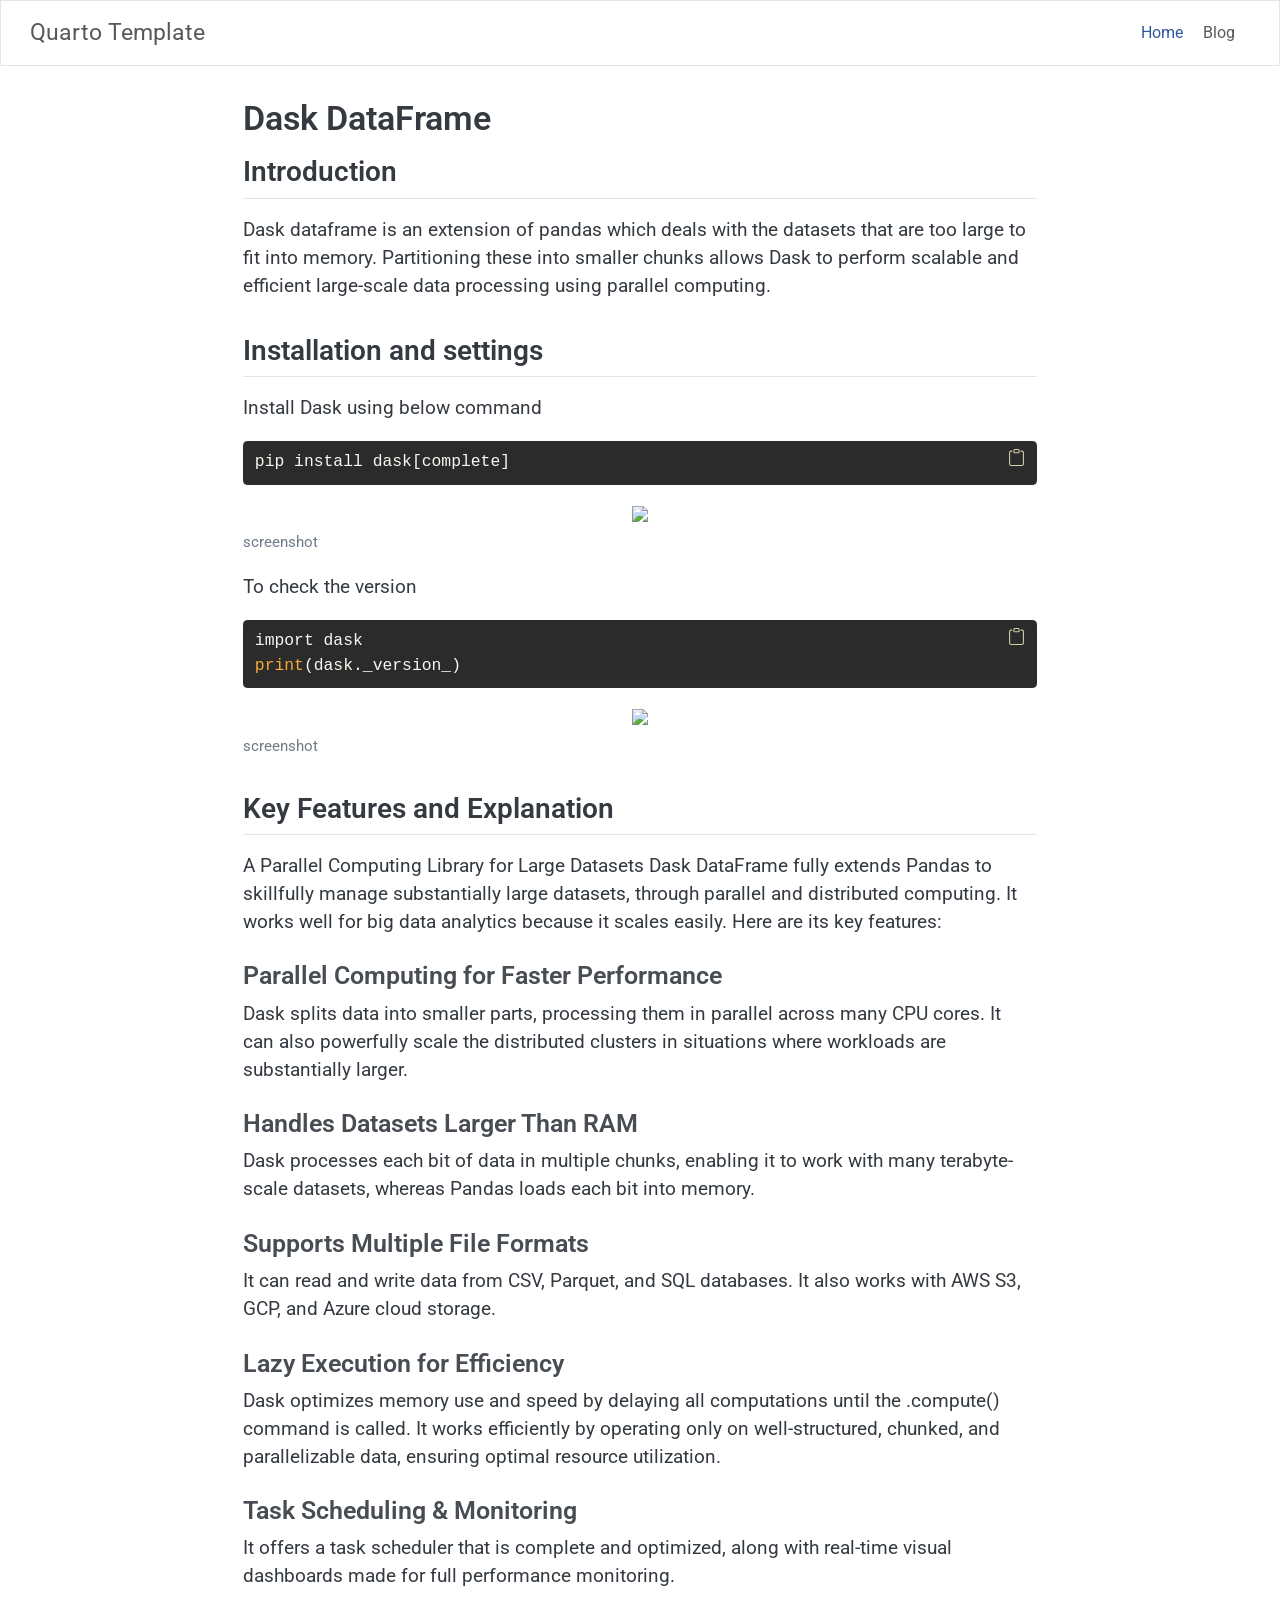
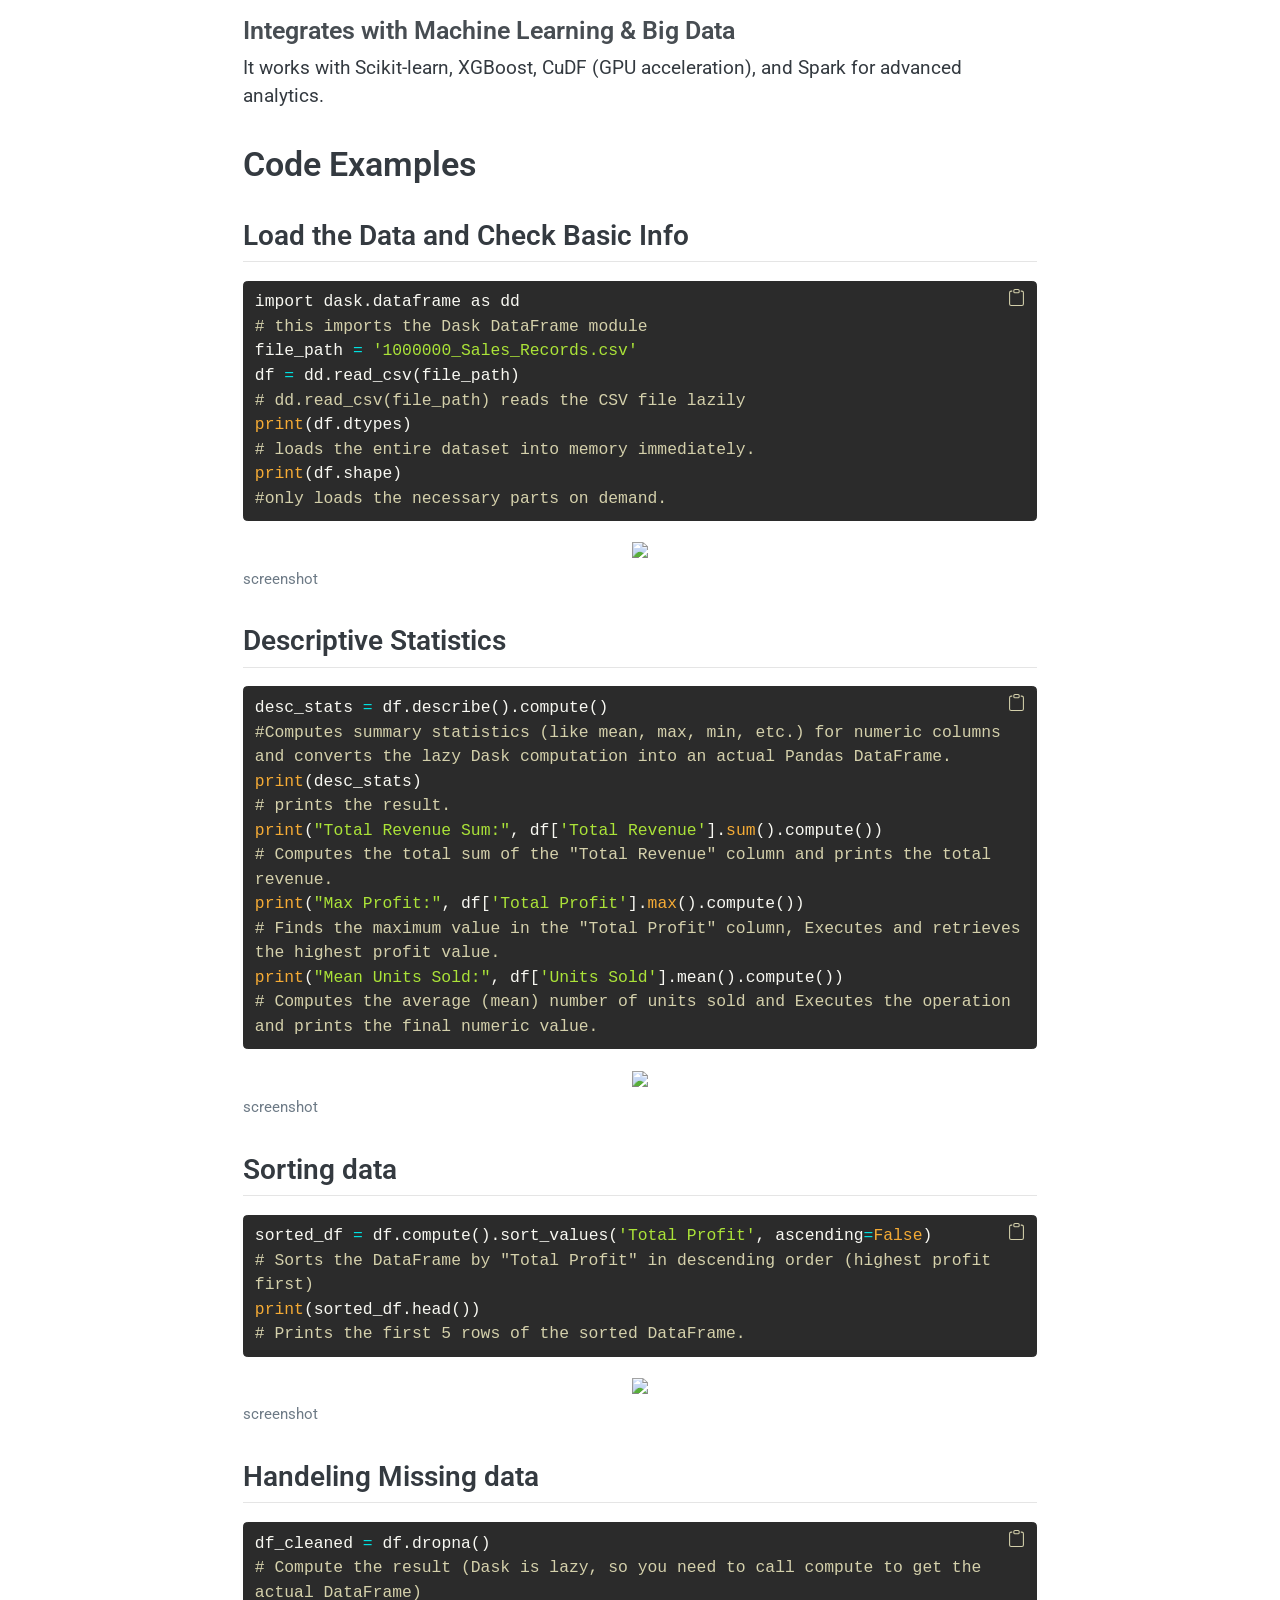
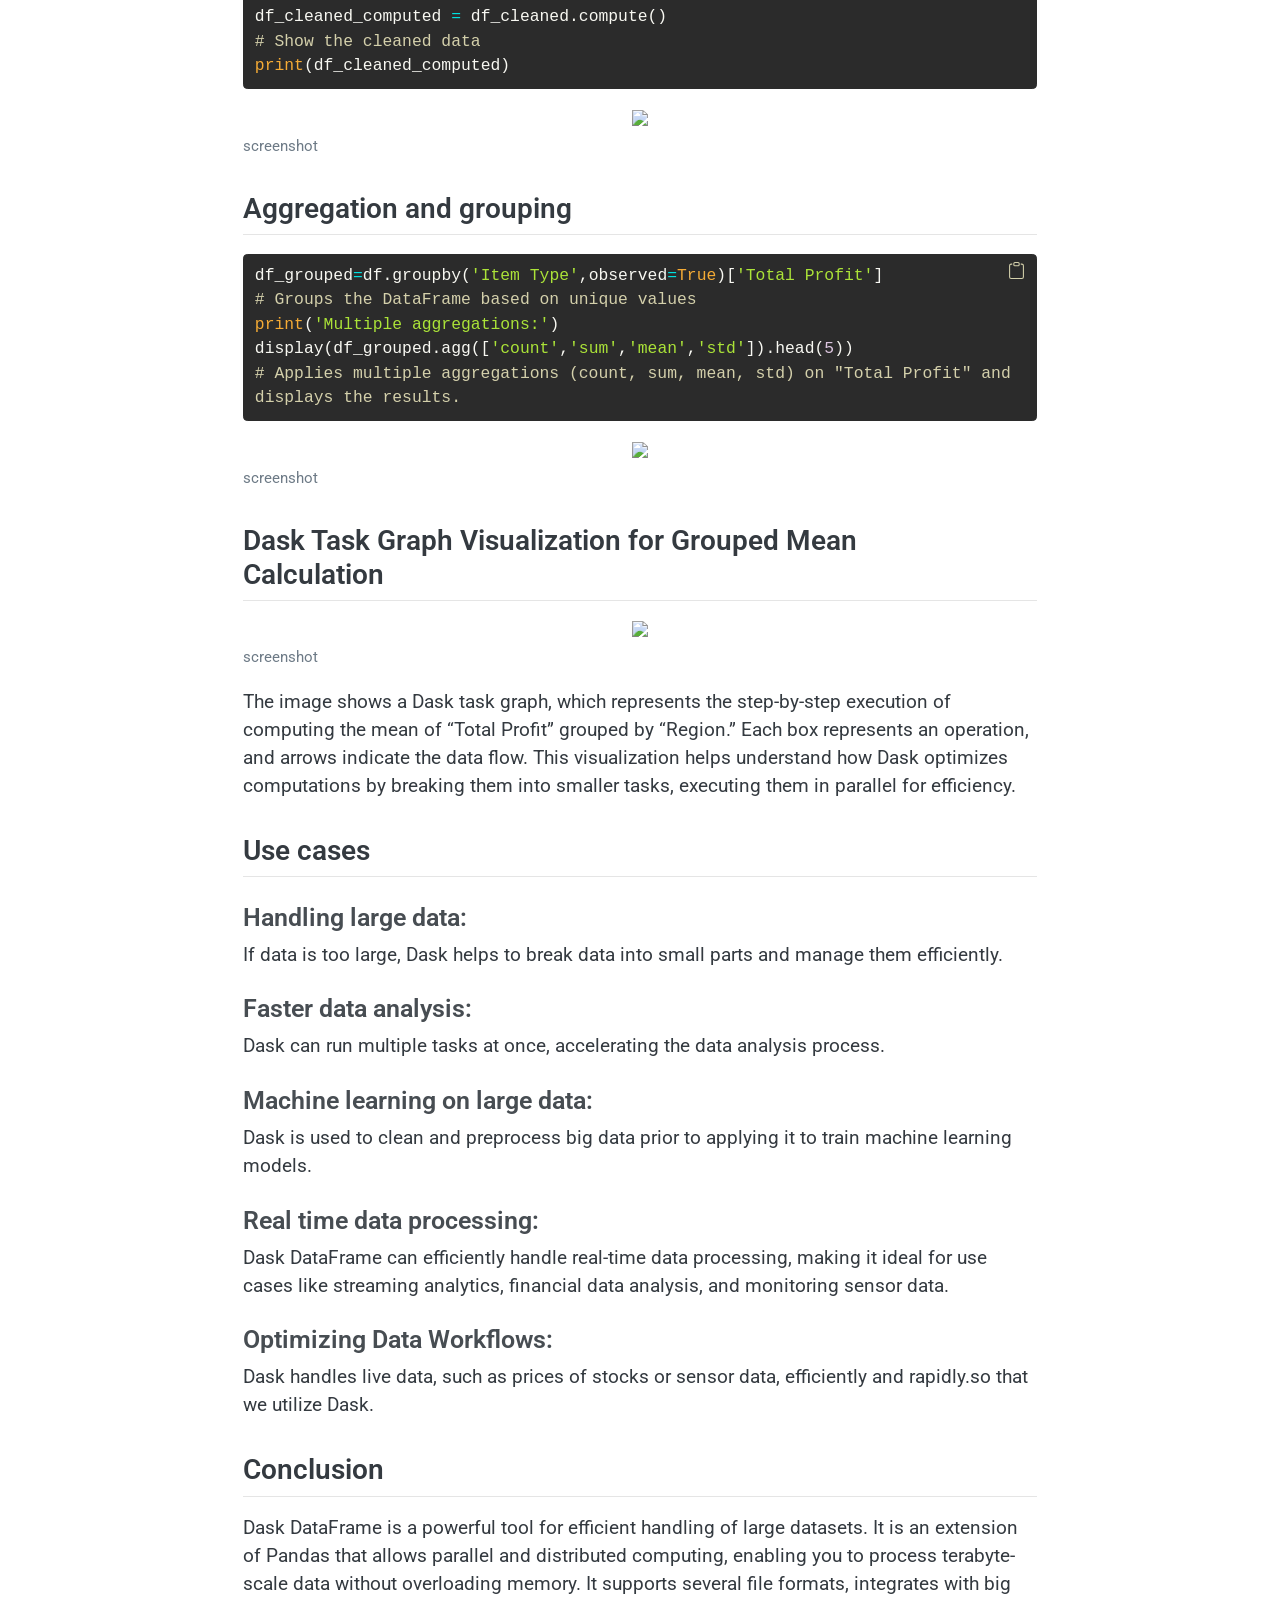
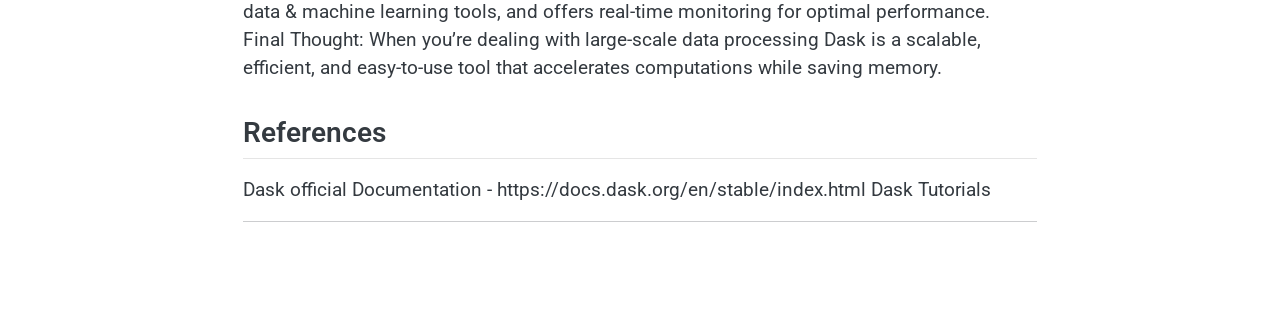
==== commit d86f233c: "Built site for gh-pages" ====
--- a/index.html
+++ b/index.html
@@ -72,7 +72,7 @@
 <link href="site_libs/quarto-html/quarto-syntax-highlighting-8e00f2f28a1266a720913de837032221.css" rel="stylesheet" id="quarto-text-highlighting-styles">
 <script src="site_libs/bootstrap/bootstrap.min.js"></script>
 <link href="site_libs/bootstrap/bootstrap-icons.css" rel="stylesheet">
-<link href="site_libs/bootstrap/bootstrap-e3acdd9b67e85dd7c39f851874d9197e.min.css" rel="stylesheet" append-hash="true" id="quarto-bootstrap" data-mode="light">
+<link href="site_libs/bootstrap/bootstrap-7cfa380d139a4d61a924487b0af32b39.min.css" rel="stylesheet" append-hash="true" id="quarto-bootstrap" data-mode="light">
 <script id="quarto-search-options" type="application/json">{
   "location": "navbar",
   "copy-button": false,
@@ -297,7 +297,13 @@
 </section>
 <section id="dask-task-graph-visualization-for-grouped-mean-calculation" class="level2">
 <h2 class="anchored" data-anchor-id="dask-task-graph-visualization-for-grouped-mean-calculation">Dask Task Graph Visualization for Grouped Mean Calculation</h2>
-<p>![screenshot]( The image shows a Dask task graph, which represents the step-by-step execution of computing the mean of “Total Profit” grouped by “Region.” Each box represents an operation, and arrows indicate the data flow. This visualization helps understand how Dask optimizes computations by breaking them into smaller tasks, executing them in parallel for efficiency.</p>
+<div class="quarto-figure quarto-figure-center">
+<figure class="figure">
+<p><img src="https://github.com/suma2006/Dask-dataframe/blob/master/Screenshot%20(9).png?raw=true" class="img-fluid figure-img"></p>
+<figcaption>screenshot</figcaption>
+</figure>
+</div>
+<p>The image shows a Dask task graph, which represents the step-by-step execution of computing the mean of “Total Profit” grouped by “Region.” Each box represents an operation, and arrows indicate the data flow. This visualization helps understand how Dask optimizes computations by breaking them into smaller tasks, executing them in parallel for efficiency.</p>
 </section>
 <section id="use-cases" class="level2">
 <h2 class="anchored" data-anchor-id="use-cases">Use cases</h2>
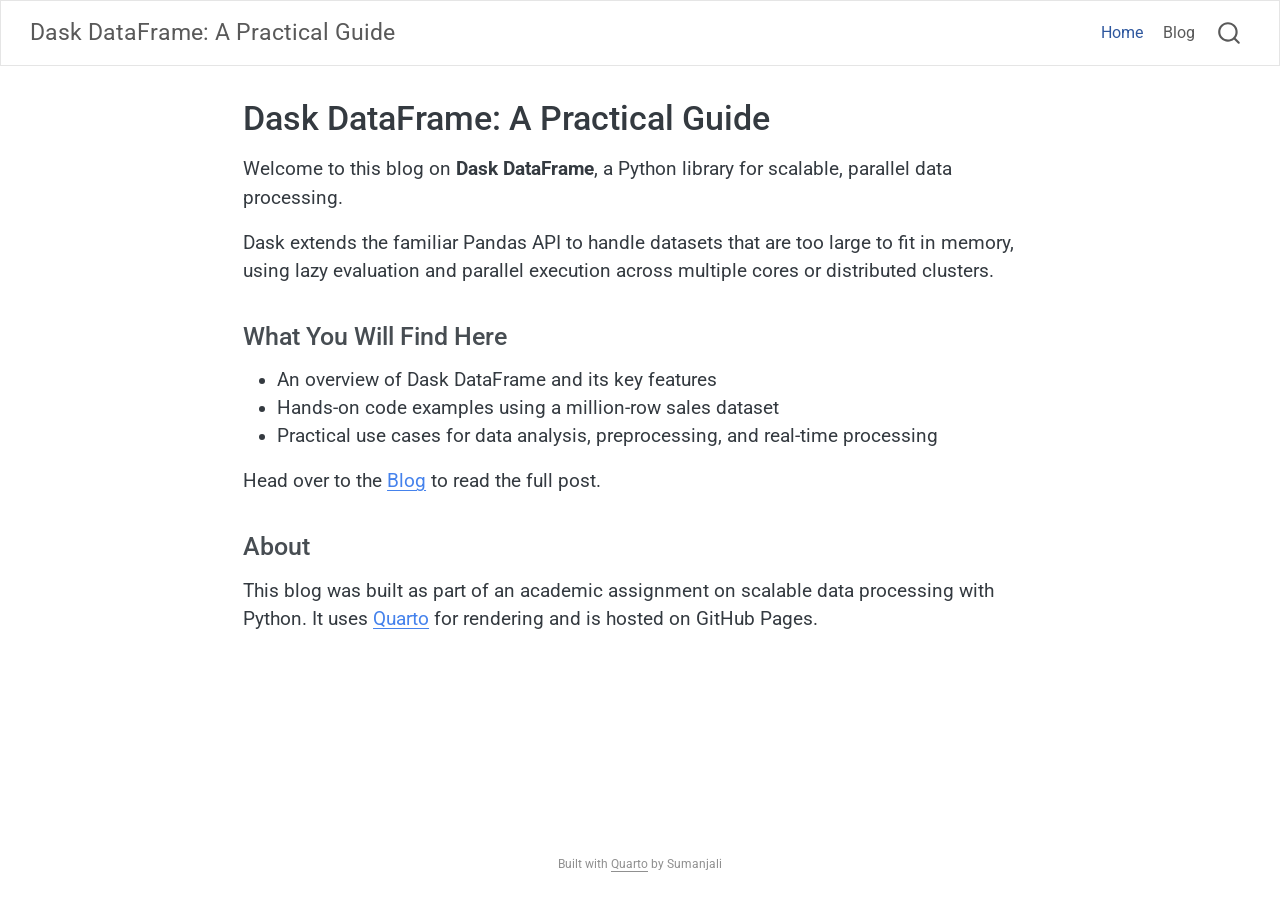
==== commit 72aed166: "Built site for gh-pages" ====
--- a/index.html
+++ b/index.html
@@ -2,13 +2,16 @@
 <html xmlns="http://www.w3.org/1999/xhtml" lang="en" xml:lang="en"><head>
 
 <meta charset="utf-8">
-<meta name="generator" content="quarto-1.6.42">
+<meta name="generator" content="quarto-1.9.38">
 
 <meta name="viewport" content="width=device-width, initial-scale=1.0, user-scalable=yes">
 
 
-<title>Dask DataFrame – Quarto Template</title>
+<title>Dask DataFrame: A Practical Guide</title>
 <style>
+/* Default styles provided by pandoc.
+** See https://pandoc.org/MANUAL.html#variables-for-html for config info.
+*/
 code{white-space: pre-wrap;}
 span.smallcaps{font-variant: small-caps;}
 div.columns{display: flex; gap: min(4vw, 1.5em);}
@@ -20,40 +23,6 @@
   margin: 0 0.8em 0.2em -1em; /* quarto-specific, see https://github.com/quarto-dev/quarto-cli/issues/4556 */ 
   vertical-align: middle;
 }
-/* CSS for syntax highlighting */
-pre > code.sourceCode { white-space: pre; position: relative; }
-pre > code.sourceCode > span { line-height: 1.25; }
-pre > code.sourceCode > span:empty { height: 1.2em; }
-.sourceCode { overflow: visible; }
-code.sourceCode > span { color: inherit; text-decoration: inherit; }
-div.sourceCode { margin: 1em 0; }
-pre.sourceCode { margin: 0; }
-@media screen {
-div.sourceCode { overflow: auto; }
-}
-@media print {
-pre > code.sourceCode { white-space: pre-wrap; }
-pre > code.sourceCode > span { display: inline-block; text-indent: -5em; padding-left: 5em; }
-}
-pre.numberSource code
-  { counter-reset: source-line 0; }
-pre.numberSource code > span
-  { position: relative; left: -4em; counter-increment: source-line; }
-pre.numberSource code > span > a:first-child::before
-  { content: counter(source-line);
-    position: relative; left: -1em; text-align: right; vertical-align: baseline;
-    border: none; display: inline-block;
-    -webkit-touch-callout: none; -webkit-user-select: none;
-    -khtml-user-select: none; -moz-user-select: none;
-    -ms-user-select: none; user-select: none;
-    padding: 0 4px; width: 4em;
-  }
-pre.numberSource { margin-left: 3em;  padding-left: 4px; }
-div.sourceCode
-  {   }
-@media screen {
-pre > code.sourceCode > span > a:first-child::before { text-decoration: underline; }
-}
 </style>
 
 
@@ -64,15 +33,16 @@
 <script src="site_libs/quarto-search/fuse.min.js"></script>
 <script src="site_libs/quarto-search/quarto-search.js"></script>
 <meta name="quarto:offset" content="./">
-<script src="site_libs/quarto-html/quarto.js"></script>
+<script src="site_libs/quarto-html/quarto.js" type="module"></script>
+<script src="site_libs/quarto-html/tabsets/tabsets.js" type="module"></script>
 <script src="site_libs/quarto-html/popper.min.js"></script>
 <script src="site_libs/quarto-html/tippy.umd.min.js"></script>
 <script src="site_libs/quarto-html/anchor.min.js"></script>
 <link href="site_libs/quarto-html/tippy.css" rel="stylesheet">
-<link href="site_libs/quarto-html/quarto-syntax-highlighting-8e00f2f28a1266a720913de837032221.css" rel="stylesheet" id="quarto-text-highlighting-styles">
+<link href="site_libs/quarto-html/quarto-syntax-highlighting-5a2acb6f4ed5aeb23a104ba421924b87.css" rel="stylesheet" id="quarto-text-highlighting-styles">
 <script src="site_libs/bootstrap/bootstrap.min.js"></script>
 <link href="site_libs/bootstrap/bootstrap-icons.css" rel="stylesheet">
-<link href="site_libs/bootstrap/bootstrap-7cfa380d139a4d61a924487b0af32b39.min.css" rel="stylesheet" append-hash="true" id="quarto-bootstrap" data-mode="light">
+<link href="site_libs/bootstrap/bootstrap-daddbf04a8abe92afa55b9613939b139.min.css" rel="stylesheet" append-hash="true" id="quarto-bootstrap" data-mode="light">
 <script id="quarto-search-options" type="application/json">{
   "location": "navbar",
   "copy-button": false,
@@ -104,7 +74,7 @@
 
 </head>
 
-<body class="nav-fixed fullcontent">
+<body class="nav-fixed fullcontent quarto-light">
 
 <div id="quarto-search-results"></div>
   <header id="quarto-header" class="headroom fixed-top">
@@ -112,7 +82,7 @@
       <div class="navbar-container container-fluid">
       <div class="navbar-brand-container mx-auto">
     <a class="navbar-brand" href="./index.html">
-    <span class="navbar-title">Quarto Template</span>
+    <span class="navbar-title">Dask DataFrame: A Practical Guide</span>
     </a>
   </div>
             <div id="quarto-search" class="" title="Search"></div>
@@ -146,7 +116,7 @@
 
 <header id="title-block-header" class="quarto-title-block default">
 <div class="quarto-title">
-<h1 class="title">Dask DataFrame</h1>
+<h1 class="title">Dask DataFrame: A Practical Guide</h1>
 </div>
 
 
@@ -163,416 +133,263 @@
 </header>
 
 
-<section id="introduction" class="level2">
-<h2 class="anchored" data-anchor-id="introduction">Introduction</h2>
-<p>Dask dataframe is an extension of pandas which deals with the datasets that are too large to fit into memory. Partitioning these into smaller chunks allows Dask to perform scalable and efficient large-scale data processing using parallel computing.</p>
+<p>Welcome to this blog on <strong>Dask DataFrame</strong>, a Python library for scalable, parallel data processing.</p>
+<p>Dask extends the familiar Pandas API to handle datasets that are too large to fit in memory, using lazy evaluation and parallel execution across multiple cores or distributed clusters.</p>
+<section id="what-you-will-find-here" class="level3">
+<h3 class="anchored" data-anchor-id="what-you-will-find-here">What You Will Find Here</h3>
+<ul>
+<li>An overview of Dask DataFrame and its key features</li>
+<li>Hands-on code examples using a million-row sales dataset</li>
+<li>Practical use cases for data analysis, preprocessing, and real-time processing</li>
+</ul>
+<p>Head over to the <a href="./blog.html">Blog</a> to read the full post.</p>
 </section>
-<section id="installation-and-settings" class="level2">
-<h2 class="anchored" data-anchor-id="installation-and-settings">Installation and settings</h2>
-<p>Install Dask using below command</p>
-<div class="sourceCode" id="cb1"><pre class="sourceCode py code-with-copy"><code class="sourceCode python"><span id="cb1-1"><a href="#cb1-1" aria-hidden="true" tabindex="-1"></a>pip install dask[complete]</span></code><button title="Copy to Clipboard" class="code-copy-button"><i class="bi"></i></button></pre></div>
-<div class="quarto-figure quarto-figure-center">
-<figure class="figure">
-<p><img src="https://github.com/suma2006/Dask-dataframe/blob/master/1.png?raw=true" class="img-fluid figure-img"></p>
-<figcaption>screenshot</figcaption>
-</figure>
-</div>
-<p>To check the version</p>
-<div class="sourceCode" id="cb2"><pre class="sourceCode py code-with-copy"><code class="sourceCode python"><span id="cb2-1"><a href="#cb2-1" aria-hidden="true" tabindex="-1"></a><span class="im">import</span> dask</span>
-<span id="cb2-2"><a href="#cb2-2" aria-hidden="true" tabindex="-1"></a><span class="bu">print</span>(dask._version_)</span></code><button title="Copy to Clipboard" class="code-copy-button"><i class="bi"></i></button></pre></div>
-<div class="quarto-figure quarto-figure-center">
-<figure class="figure">
-<p><img src="https://github.com/suma2006/Dask-dataframe/blob/master/6.png?raw=true" class="img-fluid figure-img"></p>
-<figcaption>screenshot</figcaption>
-</figure>
-</div>
-</section>
-<section id="key-features-and-explanation" class="level2">
-<h2 class="anchored" data-anchor-id="key-features-and-explanation">Key Features and Explanation</h2>
-<p>A Parallel Computing Library for Large Datasets Dask DataFrame fully extends Pandas to skillfully manage substantially large datasets, through parallel and distributed computing. It works well for big data analytics because it scales easily. Here are its key features:</p>
-<section id="parallel-computing-for-faster-performance" class="level3">
-<h3 class="anchored" data-anchor-id="parallel-computing-for-faster-performance">Parallel Computing for Faster Performance</h3>
-<p>Dask splits data into smaller parts, processing them in parallel across many CPU cores. It can also powerfully scale the distributed clusters in situations where workloads are substantially larger.</p>
-</section>
-<section id="handles-datasets-larger-than-ram" class="level3">
-<h3 class="anchored" data-anchor-id="handles-datasets-larger-than-ram">Handles Datasets Larger Than RAM</h3>
-<p>Dask processes each bit of data in multiple chunks, enabling it to work with many terabyte-scale datasets, whereas Pandas loads each bit into memory.</p>
-</section>
-<section id="supports-multiple-file-formats" class="level3">
-<h3 class="anchored" data-anchor-id="supports-multiple-file-formats">Supports Multiple File Formats</h3>
-<p>It can read and write data from CSV, Parquet, and SQL databases. It also works with AWS S3, GCP, and Azure cloud storage.</p>
-</section>
-<section id="lazy-execution-for-efficiency" class="level3">
-<h3 class="anchored" data-anchor-id="lazy-execution-for-efficiency">Lazy Execution for Efficiency</h3>
-<p>Dask optimizes memory use and speed by delaying all computations until the .compute() command is called. It works efficiently by operating only on well-structured, chunked, and parallelizable data, ensuring optimal resource utilization.</p>
-</section>
-<section id="task-scheduling-monitoring" class="level3">
-<h3 class="anchored" data-anchor-id="task-scheduling-monitoring">Task Scheduling &amp; Monitoring</h3>
-<p>It offers a task scheduler that is complete and optimized, along with real-time visual dashboards made for full performance monitoring.</p>
-</section>
-<section id="integrates-with-machine-learning-big-data" class="level3">
-<h3 class="anchored" data-anchor-id="integrates-with-machine-learning-big-data">Integrates with Machine Learning &amp; Big Data</h3>
-<p>It works with Scikit-learn, XGBoost, CuDF (GPU acceleration), and Spark for advanced analytics.</p>
-</section>
-</section>
-<section id="code-examples" class="level1">
-<h1>Code Examples</h1>
-<section id="load-the-data-and-check-basic-info" class="level2">
-<h2 class="anchored" data-anchor-id="load-the-data-and-check-basic-info">Load the Data and Check Basic Info</h2>
-<div class="sourceCode" id="cb3"><pre class="sourceCode py code-with-copy"><code class="sourceCode python"><span id="cb3-1"><a href="#cb3-1" aria-hidden="true" tabindex="-1"></a><span class="im">import</span> dask.dataframe <span class="im">as</span> dd</span>
-<span id="cb3-2"><a href="#cb3-2" aria-hidden="true" tabindex="-1"></a><span class="co"># this imports the Dask DataFrame module</span></span>
-<span id="cb3-3"><a href="#cb3-3" aria-hidden="true" tabindex="-1"></a>file_path <span class="op">=</span> <span class="st">'1000000_Sales_Records.csv'</span> </span>
-<span id="cb3-4"><a href="#cb3-4" aria-hidden="true" tabindex="-1"></a>df <span class="op">=</span> dd.read_csv(file_path)</span>
-<span id="cb3-5"><a href="#cb3-5" aria-hidden="true" tabindex="-1"></a><span class="co"># dd.read_csv(file_path) reads the CSV file lazily</span></span>
-<span id="cb3-6"><a href="#cb3-6" aria-hidden="true" tabindex="-1"></a><span class="bu">print</span>(df.dtypes) </span>
-<span id="cb3-7"><a href="#cb3-7" aria-hidden="true" tabindex="-1"></a><span class="co"># loads the entire dataset into memory immediately.</span></span>
-<span id="cb3-8"><a href="#cb3-8" aria-hidden="true" tabindex="-1"></a><span class="bu">print</span>(df.shape)</span>
-<span id="cb3-9"><a href="#cb3-9" aria-hidden="true" tabindex="-1"></a><span class="co">#only loads the necessary parts on demand.</span></span></code><button title="Copy to Clipboard" class="code-copy-button"><i class="bi"></i></button></pre></div>
-<div class="quarto-figure quarto-figure-center">
-<figure class="figure">
-<p><img src="https://github.com/suma2006/Dask-dataframe/blob/master/psdv%203.png?raw=true" class="img-fluid figure-img"></p>
-<figcaption>screenshot</figcaption>
-</figure>
-</div>
-</section>
-<section id="descriptive-statistics" class="level2">
-<h2 class="anchored" data-anchor-id="descriptive-statistics">Descriptive Statistics</h2>
-<div class="sourceCode" id="cb4"><pre class="sourceCode py code-with-copy"><code class="sourceCode python"><span id="cb4-1"><a href="#cb4-1" aria-hidden="true" tabindex="-1"></a>desc_stats <span class="op">=</span> df.describe().compute()</span>
-<span id="cb4-2"><a href="#cb4-2" aria-hidden="true" tabindex="-1"></a><span class="co">#Computes summary statistics (like mean, max, min, etc.) for numeric columns and converts the lazy Dask computation into an actual Pandas DataFrame.</span></span>
-<span id="cb4-3"><a href="#cb4-3" aria-hidden="true" tabindex="-1"></a><span class="bu">print</span>(desc_stats)</span>
-<span id="cb4-4"><a href="#cb4-4" aria-hidden="true" tabindex="-1"></a><span class="co"># prints the result.</span></span>
-<span id="cb4-5"><a href="#cb4-5" aria-hidden="true" tabindex="-1"></a><span class="bu">print</span>(<span class="st">"Total Revenue Sum:"</span>, df[<span class="st">'Total Revenue'</span>].<span class="bu">sum</span>().compute())</span>
-<span id="cb4-6"><a href="#cb4-6" aria-hidden="true" tabindex="-1"></a><span class="co"># Computes the total sum of the "Total Revenue" column and prints the total revenue.</span></span>
-<span id="cb4-7"><a href="#cb4-7" aria-hidden="true" tabindex="-1"></a><span class="bu">print</span>(<span class="st">"Max Profit:"</span>, df[<span class="st">'Total Profit'</span>].<span class="bu">max</span>().compute())</span>
-<span id="cb4-8"><a href="#cb4-8" aria-hidden="true" tabindex="-1"></a><span class="co"># Finds the maximum value in the "Total Profit" column, Executes and retrieves the highest profit value.</span></span>
-<span id="cb4-9"><a href="#cb4-9" aria-hidden="true" tabindex="-1"></a><span class="bu">print</span>(<span class="st">"Mean Units Sold:"</span>, df[<span class="st">'Units Sold'</span>].mean().compute())</span>
-<span id="cb4-10"><a href="#cb4-10" aria-hidden="true" tabindex="-1"></a><span class="co"># Computes the average (mean) number of units sold and Executes the operation and prints the final numeric value.</span></span></code><button title="Copy to Clipboard" class="code-copy-button"><i class="bi"></i></button></pre></div>
-<div class="quarto-figure quarto-figure-center">
-<figure class="figure">
-<p><img src="https://github.com/suma2006/Dask-dataframe/blob/master/Screenshot%20(9).png?raw=true" class="img-fluid figure-img"></p>
-<figcaption>screenshot</figcaption>
-</figure>
-</div>
-</section>
-<section id="sorting-data" class="level2">
-<h2 class="anchored" data-anchor-id="sorting-data">Sorting data</h2>
-<div class="sourceCode" id="cb5"><pre class="sourceCode py code-with-copy"><code class="sourceCode python"><span id="cb5-1"><a href="#cb5-1" aria-hidden="true" tabindex="-1"></a>sorted_df <span class="op">=</span> df.compute().sort_values(<span class="st">'Total Profit'</span>, ascending<span class="op">=</span><span class="va">False</span>)</span>
-<span id="cb5-2"><a href="#cb5-2" aria-hidden="true" tabindex="-1"></a><span class="co"># Sorts the DataFrame by "Total Profit" in descending order (highest profit first)</span></span>
-<span id="cb5-3"><a href="#cb5-3" aria-hidden="true" tabindex="-1"></a><span class="bu">print</span>(sorted_df.head())</span>
-<span id="cb5-4"><a href="#cb5-4" aria-hidden="true" tabindex="-1"></a><span class="co"># Prints the first 5 rows of the sorted DataFrame.</span></span></code><button title="Copy to Clipboard" class="code-copy-button"><i class="bi"></i></button></pre></div>
-<div class="quarto-figure quarto-figure-center">
-<figure class="figure">
-<p><img src="https://github.com/suma2006/Dask-dataframe/blob/master/4.png?raw=true" class="img-fluid figure-img"></p>
-<figcaption>screenshot</figcaption>
-</figure>
-</div>
-</section>
-<section id="handeling-missing-data" class="level2">
-<h2 class="anchored" data-anchor-id="handeling-missing-data">Handeling Missing data</h2>
-<div class="sourceCode" id="cb6"><pre class="sourceCode py code-with-copy"><code class="sourceCode python"><span id="cb6-1"><a href="#cb6-1" aria-hidden="true" tabindex="-1"></a>df_cleaned <span class="op">=</span> df.dropna()</span>
-<span id="cb6-2"><a href="#cb6-2" aria-hidden="true" tabindex="-1"></a><span class="co"># Compute the result (Dask is lazy, so you need to call compute to get the actual DataFrame)</span></span>
-<span id="cb6-3"><a href="#cb6-3" aria-hidden="true" tabindex="-1"></a>df_cleaned_computed <span class="op">=</span> df_cleaned.compute()</span>
-<span id="cb6-4"><a href="#cb6-4" aria-hidden="true" tabindex="-1"></a><span class="co"># Show the cleaned data</span></span>
-<span id="cb6-5"><a href="#cb6-5" aria-hidden="true" tabindex="-1"></a><span class="bu">print</span>(df_cleaned_computed)</span></code><button title="Copy to Clipboard" class="code-copy-button"><i class="bi"></i></button></pre></div>
-<div class="quarto-figure quarto-figure-center">
-<figure class="figure">
-<p><img src="https://github.com/suma2006/Dask-dataframe/blob/master/5.png?raw=true" class="img-fluid figure-img"></p>
-<figcaption>screenshot</figcaption>
-</figure>
-</div>
-</section>
-<section id="aggregation-and-grouping" class="level2">
-<h2 class="anchored" data-anchor-id="aggregation-and-grouping">Aggregation and grouping</h2>
-<div class="sourceCode" id="cb7"><pre class="sourceCode py code-with-copy"><code class="sourceCode python"><span id="cb7-1"><a href="#cb7-1" aria-hidden="true" tabindex="-1"></a>df_grouped<span class="op">=</span>df.groupby(<span class="st">'Item Type'</span>,observed<span class="op">=</span><span class="va">True</span>)[<span class="st">'Total Profit'</span>]</span>
-<span id="cb7-2"><a href="#cb7-2" aria-hidden="true" tabindex="-1"></a><span class="co"># Groups the DataFrame based on unique values </span></span>
-<span id="cb7-3"><a href="#cb7-3" aria-hidden="true" tabindex="-1"></a><span class="bu">print</span>(<span class="st">'Multiple aggregations:'</span>)</span>
-<span id="cb7-4"><a href="#cb7-4" aria-hidden="true" tabindex="-1"></a>display(df_grouped.agg([<span class="st">'count'</span>,<span class="st">'sum'</span>,<span class="st">'mean'</span>,<span class="st">'std'</span>]).head(<span class="dv">5</span>))</span>
-<span id="cb7-5"><a href="#cb7-5" aria-hidden="true" tabindex="-1"></a><span class="co"># Applies multiple aggregations (count, sum, mean, std) on "Total Profit" and displays the results.</span></span></code><button title="Copy to Clipboard" class="code-copy-button"><i class="bi"></i></button></pre></div>
-<div class="quarto-figure quarto-figure-center">
-<figure class="figure">
-<p><img src="https://github.com/suma2006/Dask-dataframe/blob/master/10.jpg?raw=true" class="img-fluid figure-img"></p>
-<figcaption>screenshot</figcaption>
-</figure>
-</div>
-</section>
-<section id="dask-task-graph-visualization-for-grouped-mean-calculation" class="level2">
-<h2 class="anchored" data-anchor-id="dask-task-graph-visualization-for-grouped-mean-calculation">Dask Task Graph Visualization for Grouped Mean Calculation</h2>
-<div class="quarto-figure quarto-figure-center">
-<figure class="figure">
-<p><img src="https://github.com/suma2006/Dask-dataframe/blob/master/Screenshot%20(9).png?raw=true" class="img-fluid figure-img"></p>
-<figcaption>screenshot</figcaption>
-</figure>
-</div>
-<p>The image shows a Dask task graph, which represents the step-by-step execution of computing the mean of “Total Profit” grouped by “Region.” Each box represents an operation, and arrows indicate the data flow. This visualization helps understand how Dask optimizes computations by breaking them into smaller tasks, executing them in parallel for efficiency.</p>
-</section>
-<section id="use-cases" class="level2">
-<h2 class="anchored" data-anchor-id="use-cases">Use cases</h2>
-<section id="handling-large-data" class="level3">
-<h3 class="anchored" data-anchor-id="handling-large-data">Handling large data:</h3>
-<p>If data is too large, Dask helps to break data into small parts and manage them efficiently.</p>
-</section>
-<section id="faster-data-analysis" class="level3">
-<h3 class="anchored" data-anchor-id="faster-data-analysis">Faster data analysis:</h3>
-<p>Dask can run multiple tasks at once, accelerating the data analysis process.</p>
-</section>
-<section id="machine-learning-on-large-data" class="level3">
-<h3 class="anchored" data-anchor-id="machine-learning-on-large-data">Machine learning on large data:</h3>
-<p>Dask is used to clean and preprocess big data prior to applying it to train machine learning models.</p>
-</section>
-<section id="real-time-data-processing" class="level3">
-<h3 class="anchored" data-anchor-id="real-time-data-processing">Real time data processing:</h3>
-<p>Dask DataFrame can efficiently handle real-time data processing, making it ideal for use cases like streaming analytics, financial data analysis, and monitoring sensor data.</p>
-</section>
-<section id="optimizing-data-workflows" class="level3">
-<h3 class="anchored" data-anchor-id="optimizing-data-workflows">Optimizing Data Workflows:</h3>
-<p>Dask handles live data, such as prices of stocks or sensor data, efficiently and rapidly.so that we utilize Dask.</p>
-</section>
-</section>
-<section id="conclusion" class="level2">
-<h2 class="anchored" data-anchor-id="conclusion">Conclusion</h2>
-<p>Dask DataFrame is a powerful tool for efficient handling of large datasets. It is an extension of Pandas that allows parallel and distributed computing, enabling you to process terabyte-scale data without overloading memory. It supports several file formats, integrates with big data &amp; machine learning tools, and offers real-time monitoring for optimal performance. Final Thought: When you’re dealing with large-scale data processing Dask is a scalable, efficient, and easy-to-use tool that accelerates computations while saving memory.</p>
-</section>
-<section id="references" class="level2">
-<h2 class="anchored" data-anchor-id="references">References</h2>
-<p>Dask official Documentation - https://docs.dask.org/en/stable/index.html Dask Tutorials</p>
-<hr>
-
-
-</section>
+<section id="about" class="level3">
+<h3 class="anchored" data-anchor-id="about">About</h3>
+<p>This blog was built as part of an academic assignment on scalable data processing with Python. It uses <a href="https://quarto.org/">Quarto</a> for rendering and is hosted on GitHub Pages.</p>
+
+
 </section>
 
 </main> <!-- /main -->
 <script id="quarto-html-after-body" type="application/javascript">
-window.document.addEventListener("DOMContentLoaded", function (event) {
-  const toggleBodyColorMode = (bsSheetEl) => {
-    const mode = bsSheetEl.getAttribute("data-mode");
-    const bodyEl = window.document.querySelector("body");
-    if (mode === "dark") {
-      bodyEl.classList.add("quarto-dark");
-      bodyEl.classList.remove("quarto-light");
-    } else {
-      bodyEl.classList.add("quarto-light");
-      bodyEl.classList.remove("quarto-dark");
-    }
-  }
-  const toggleBodyColorPrimary = () => {
-    const bsSheetEl = window.document.querySelector("link#quarto-bootstrap");
-    if (bsSheetEl) {
-      toggleBodyColorMode(bsSheetEl);
-    }
-  }
-  toggleBodyColorPrimary();  
-  const icon = "";
-  const anchorJS = new window.AnchorJS();
-  anchorJS.options = {
-    placement: 'right',
-    icon: icon
-  };
-  anchorJS.add('.anchored');
-  const isCodeAnnotation = (el) => {
-    for (const clz of el.classList) {
-      if (clz.startsWith('code-annotation-')) {                     
-        return true;
-      }
-    }
-    return false;
-  }
-  const onCopySuccess = function(e) {
-    // button target
-    const button = e.trigger;
-    // don't keep focus
-    button.blur();
-    // flash "checked"
-    button.classList.add('code-copy-button-checked');
-    var currentTitle = button.getAttribute("title");
-    button.setAttribute("title", "Copied!");
-    let tooltip;
-    if (window.bootstrap) {
-      button.setAttribute("data-bs-toggle", "tooltip");
-      button.setAttribute("data-bs-placement", "left");
-      button.setAttribute("data-bs-title", "Copied!");
-      tooltip = new bootstrap.Tooltip(button, 
-        { trigger: "manual", 
-          customClass: "code-copy-button-tooltip",
-          offset: [0, -8]});
-      tooltip.show();    
-    }
-    setTimeout(function() {
-      if (tooltip) {
-        tooltip.hide();
-        button.removeAttribute("data-bs-title");
-        button.removeAttribute("data-bs-toggle");
-        button.removeAttribute("data-bs-placement");
-      }
-      button.setAttribute("title", currentTitle);
-      button.classList.remove('code-copy-button-checked');
-    }, 1000);
-    // clear code selection
-    e.clearSelection();
-  }
-  const getTextToCopy = function(trigger) {
-      const codeEl = trigger.previousElementSibling.cloneNode(true);
+  window.document.addEventListener("DOMContentLoaded", function (event) {
+    const icon = "";
+    const anchorJS = new window.AnchorJS();
+    anchorJS.options = {
+      placement: 'right',
+      icon: icon
+    };
+    anchorJS.add('.anchored');
+    const isCodeAnnotation = (el) => {
+      for (const clz of el.classList) {
+        if (clz.startsWith('code-annotation-')) {                     
+          return true;
+        }
+      }
+      return false;
+    }
+    const onCopySuccess = function(e) {
+      // button target
+      const button = e.trigger;
+      // don't keep focus
+      button.blur();
+      // flash "checked"
+      button.classList.add('code-copy-button-checked');
+      var currentTitle = button.getAttribute("title");
+      button.setAttribute("title", "Copied!");
+      let tooltip;
+      if (window.bootstrap) {
+        button.setAttribute("data-bs-toggle", "tooltip");
+        button.setAttribute("data-bs-placement", "left");
+        button.setAttribute("data-bs-title", "Copied!");
+        tooltip = new bootstrap.Tooltip(button, 
+          { trigger: "manual", 
+            customClass: "code-copy-button-tooltip",
+            offset: [0, -8]});
+        tooltip.show();    
+      }
+      setTimeout(function() {
+        if (tooltip) {
+          tooltip.hide();
+          button.removeAttribute("data-bs-title");
+          button.removeAttribute("data-bs-toggle");
+          button.removeAttribute("data-bs-placement");
+        }
+        button.setAttribute("title", currentTitle);
+        button.classList.remove('code-copy-button-checked');
+      }, 1000);
+      // clear code selection
+      e.clearSelection();
+    }
+    const getTextToCopy = function(trigger) {
+      const outerScaffold = trigger.parentElement.cloneNode(true);
+      const codeEl = outerScaffold.querySelector('code');
       for (const childEl of codeEl.children) {
         if (isCodeAnnotation(childEl)) {
           childEl.remove();
         }
       }
       return codeEl.innerText;
-  }
-  const clipboard = new window.ClipboardJS('.code-copy-button:not([data-in-quarto-modal])', {
-    text: getTextToCopy
-  });
-  clipboard.on('success', onCopySuccess);
-  if (window.document.getElementById('quarto-embedded-source-code-modal')) {
-    const clipboardModal = new window.ClipboardJS('.code-copy-button[data-in-quarto-modal]', {
-      text: getTextToCopy,
-      container: window.document.getElementById('quarto-embedded-source-code-modal')
+    }
+    const clipboard = new window.ClipboardJS('.code-copy-button:not([data-in-quarto-modal])', {
+      text: getTextToCopy
     });
-    clipboardModal.on('success', onCopySuccess);
-  }
-    var localhostRegex = new RegExp(/^(?:http|https):\/\/localhost\:?[0-9]*\//);
-    var mailtoRegex = new RegExp(/^mailto:/);
-      var filterRegex = new RegExp("https:\/\/suma2006\.github\.io\/Dask-dataframe\/");
-    var isInternal = (href) => {
-        return filterRegex.test(href) || localhostRegex.test(href) || mailtoRegex.test(href);
-    }
-    // Inspect non-navigation links and adorn them if external
- 	var links = window.document.querySelectorAll('a[href]:not(.nav-link):not(.navbar-brand):not(.toc-action):not(.sidebar-link):not(.sidebar-item-toggle):not(.pagination-link):not(.no-external):not([aria-hidden]):not(.dropdown-item):not(.quarto-navigation-tool):not(.about-link)');
-    for (var i=0; i<links.length; i++) {
-      const link = links[i];
-      if (!isInternal(link.href)) {
-        // undo the damage that might have been done by quarto-nav.js in the case of
-        // links that we want to consider external
-        if (link.dataset.originalHref !== undefined) {
-          link.href = link.dataset.originalHref;
-        }
-      }
-    }
-  function tippyHover(el, contentFn, onTriggerFn, onUntriggerFn) {
-    const config = {
-      allowHTML: true,
-      maxWidth: 500,
-      delay: 100,
-      arrow: false,
-      appendTo: function(el) {
-          return el.parentElement;
-      },
-      interactive: true,
-      interactiveBorder: 10,
-      theme: 'quarto',
-      placement: 'bottom-start',
-    };
-    if (contentFn) {
-      config.content = contentFn;
-    }
-    if (onTriggerFn) {
-      config.onTrigger = onTriggerFn;
-    }
-    if (onUntriggerFn) {
-      config.onUntrigger = onUntriggerFn;
-    }
-    window.tippy(el, config); 
-  }
-  const noterefs = window.document.querySelectorAll('a[role="doc-noteref"]');
-  for (var i=0; i<noterefs.length; i++) {
-    const ref = noterefs[i];
-    tippyHover(ref, function() {
-      // use id or data attribute instead here
-      let href = ref.getAttribute('data-footnote-href') || ref.getAttribute('href');
-      try { href = new URL(href).hash; } catch {}
-      const id = href.replace(/^#\/?/, "");
-      const note = window.document.getElementById(id);
-      if (note) {
-        return note.innerHTML;
+    clipboard.on('success', onCopySuccess);
+    if (window.document.getElementById('quarto-embedded-source-code-modal')) {
+      const clipboardModal = new window.ClipboardJS('.code-copy-button[data-in-quarto-modal]', {
+        text: getTextToCopy,
+        container: window.document.getElementById('quarto-embedded-source-code-modal')
+      });
+      clipboardModal.on('success', onCopySuccess);
+    }
+      var localhostRegex = new RegExp(/^(?:http|https):\/\/localhost\:?[0-9]*\//);
+      var mailtoRegex = new RegExp(/^mailto:/);
+        var filterRegex = new RegExp("https:\/\/suma2006\.github\.io\/Dask-dataframe\/");
+      var isInternal = (href) => {
+          return filterRegex.test(href) || localhostRegex.test(href) || mailtoRegex.test(href);
+      }
+      // Inspect non-navigation links and adorn them if external
+     var links = window.document.querySelectorAll('a[href]:not(.nav-link):not(.navbar-brand):not(.toc-action):not(.sidebar-link):not(.sidebar-item-toggle):not(.pagination-link):not(.no-external):not([aria-hidden]):not(.dropdown-item):not(.quarto-navigation-tool):not(.about-link)');
+      for (var i=0; i<links.length; i++) {
+        const link = links[i];
+        if (!isInternal(link.href)) {
+          // undo the damage that might have been done by quarto-nav.js in the case of
+          // links that we want to consider external
+          if (link.dataset.originalHref !== undefined) {
+            link.href = link.dataset.originalHref;
+          }
+        }
+      }
+    function tippyHover(el, contentFn, onTriggerFn, onUntriggerFn) {
+      const config = {
+        allowHTML: true,
+        maxWidth: 500,
+        delay: 100,
+        arrow: false,
+        appendTo: function(el) {
+            return el.parentElement;
+        },
+        interactive: true,
+        interactiveBorder: 10,
+        theme: 'quarto',
+        placement: 'bottom-start',
+      };
+      if (contentFn) {
+        config.content = contentFn;
+      }
+      if (onTriggerFn) {
+        config.onTrigger = onTriggerFn;
+      }
+      if (onUntriggerFn) {
+        config.onUntrigger = onUntriggerFn;
+      }
+      window.tippy(el, config); 
+    }
+    const noterefs = window.document.querySelectorAll('a[role="doc-noteref"]');
+    for (var i=0; i<noterefs.length; i++) {
+      const ref = noterefs[i];
+      tippyHover(ref, function() {
+        // use id or data attribute instead here
+        let href = ref.getAttribute('data-footnote-href') || ref.getAttribute('href');
+        try { href = new URL(href).hash; } catch {}
+        const id = href.replace(/^#\/?/, "");
+        const note = window.document.getElementById(id);
+        if (note) {
+          return note.innerHTML;
+        } else {
+          return "";
+        }
+      });
+    }
+    const xrefs = window.document.querySelectorAll('a.quarto-xref');
+    const processXRef = (id, note) => {
+      // Strip column container classes
+      const stripColumnClz = (el) => {
+        el.classList.remove("page-full", "page-columns");
+        if (el.children) {
+          for (const child of el.children) {
+            stripColumnClz(child);
+          }
+        }
+      }
+      stripColumnClz(note)
+      if (id === null || id.startsWith('sec-')) {
+        // Special case sections, only their first couple elements
+        const container = document.createElement("div");
+        if (note.children && note.children.length > 2) {
+          container.appendChild(note.children[0].cloneNode(true));
+          for (let i = 1; i < note.children.length; i++) {
+            const child = note.children[i];
+            if (child.tagName === "P" && child.innerText === "") {
+              continue;
+            } else {
+              container.appendChild(child.cloneNode(true));
+              break;
+            }
+          }
+          if (window.Quarto?.typesetMath) {
+            window.Quarto.typesetMath(container);
+          }
+          return container.innerHTML
+        } else {
+          if (window.Quarto?.typesetMath) {
+            window.Quarto.typesetMath(note);
+          }
+          return note.innerHTML;
+        }
       } else {
-        return "";
-      }
-    });
-  }
-  const xrefs = window.document.querySelectorAll('a.quarto-xref');
-  const processXRef = (id, note) => {
-    // Strip column container classes
-    const stripColumnClz = (el) => {
-      el.classList.remove("page-full", "page-columns");
-      if (el.children) {
-        for (const child of el.children) {
-          stripColumnClz(child);
-        }
-      }
-    }
-    stripColumnClz(note)
-    if (id === null || id.startsWith('sec-')) {
-      // Special case sections, only their first couple elements
-      const container = document.createElement("div");
-      if (note.children && note.children.length > 2) {
-        container.appendChild(note.children[0].cloneNode(true));
-        for (let i = 1; i < note.children.length; i++) {
-          const child = note.children[i];
-          if (child.tagName === "P" && child.innerText === "") {
-            continue;
-          } else {
-            container.appendChild(child.cloneNode(true));
-            break;
-          }
-        }
-        if (window.Quarto?.typesetMath) {
-          window.Quarto.typesetMath(container);
-        }
-        return container.innerHTML
-      } else {
+        // Remove any anchor links if they are present
+        const anchorLink = note.querySelector('a.anchorjs-link');
+        if (anchorLink) {
+          anchorLink.remove();
+        }
         if (window.Quarto?.typesetMath) {
           window.Quarto.typesetMath(note);
         }
-        return note.innerHTML;
-      }
-    } else {
-      // Remove any anchor links if they are present
-      const anchorLink = note.querySelector('a.anchorjs-link');
-      if (anchorLink) {
-        anchorLink.remove();
-      }
-      if (window.Quarto?.typesetMath) {
-        window.Quarto.typesetMath(note);
-      }
-      if (note.classList.contains("callout")) {
-        return note.outerHTML;
-      } else {
-        return note.innerHTML;
-      }
-    }
-  }
-  for (var i=0; i<xrefs.length; i++) {
-    const xref = xrefs[i];
-    tippyHover(xref, undefined, function(instance) {
-      instance.disable();
-      let url = xref.getAttribute('href');
-      let hash = undefined; 
-      if (url.startsWith('#')) {
-        hash = url;
-      } else {
-        try { hash = new URL(url).hash; } catch {}
-      }
-      if (hash) {
-        const id = hash.replace(/^#\/?/, "");
-        const note = window.document.getElementById(id);
-        if (note !== null) {
-          try {
-            const html = processXRef(id, note.cloneNode(true));
-            instance.setContent(html);
-          } finally {
-            instance.enable();
-            instance.show();
-          }
+        if (note.classList.contains("callout")) {
+          return note.outerHTML;
         } else {
-          // See if we can fetch this
-          fetch(url.split('#')[0])
+          return note.innerHTML;
+        }
+      }
+    }
+    for (var i=0; i<xrefs.length; i++) {
+      const xref = xrefs[i];
+      tippyHover(xref, undefined, function(instance) {
+        instance.disable();
+        let url = xref.getAttribute('href');
+        let hash = undefined; 
+        if (url.startsWith('#')) {
+          hash = url;
+        } else {
+          try { hash = new URL(url).hash; } catch {}
+        }
+        if (hash) {
+          const id = hash.replace(/^#\/?/, "");
+          const note = window.document.getElementById(id);
+          if (note !== null) {
+            try {
+              const html = processXRef(id, note.cloneNode(true));
+              instance.setContent(html);
+            } finally {
+              instance.enable();
+              instance.show();
+            }
+          } else {
+            // See if we can fetch this
+            fetch(url.split('#')[0])
+            .then(res => res.text())
+            .then(html => {
+              const parser = new DOMParser();
+              const htmlDoc = parser.parseFromString(html, "text/html");
+              const note = htmlDoc.getElementById(id);
+              if (note !== null) {
+                const html = processXRef(id, note);
+                instance.setContent(html);
+              } 
+            }).finally(() => {
+              instance.enable();
+              instance.show();
+            });
+          }
+        } else {
+          // See if we can fetch a full url (with no hash to target)
+          // This is a special case and we should probably do some content thinning / targeting
+          fetch(url)
           .then(res => res.text())
           .then(html => {
             const parser = new DOMParser();
             const htmlDoc = parser.parseFromString(html, "text/html");
-            const note = htmlDoc.getElementById(id);
+            const note = htmlDoc.querySelector('main.content');
             if (note !== null) {
-              const html = processXRef(id, note);
+              // This should only happen for chapter cross references
+              // (since there is no id in the URL)
+              // remove the first header
+              if (note.children.length > 0 && note.children[0].tagName === "HEADER") {
+                note.children[0].remove();
+              }
+              const html = processXRef(null, note);
               instance.setContent(html);
             } 
           }).finally(() => {
@@ -580,186 +397,175 @@
             instance.show();
           });
         }
+      }, function(instance) {
+      });
+    }
+        let selectedAnnoteEl;
+        const selectorForAnnotation = ( cell, annotation) => {
+          let cellAttr = 'data-code-cell="' + cell + '"';
+          let lineAttr = 'data-code-annotation="' +  annotation + '"';
+          const selector = 'span[' + cellAttr + '][' + lineAttr + ']';
+          return selector;
+        }
+        const selectCodeLines = (annoteEl) => {
+          const doc = window.document;
+          const targetCell = annoteEl.getAttribute("data-target-cell");
+          const targetAnnotation = annoteEl.getAttribute("data-target-annotation");
+          const annoteSpan = window.document.querySelector(selectorForAnnotation(targetCell, targetAnnotation));
+          const lines = annoteSpan.getAttribute("data-code-lines").split(",");
+          const lineIds = lines.map((line) => {
+            return targetCell + "-" + line;
+          })
+          let top = null;
+          let height = null;
+          let parent = null;
+          if (lineIds.length > 0) {
+              //compute the position of the single el (top and bottom and make a div)
+              const el = window.document.getElementById(lineIds[0]);
+              top = el.offsetTop;
+              height = el.offsetHeight;
+              parent = el.parentElement.parentElement;
+            if (lineIds.length > 1) {
+              const lastEl = window.document.getElementById(lineIds[lineIds.length - 1]);
+              const bottom = lastEl.offsetTop + lastEl.offsetHeight;
+              height = bottom - top;
+            }
+            if (top !== null && height !== null && parent !== null) {
+              // cook up a div (if necessary) and position it 
+              let div = window.document.getElementById("code-annotation-line-highlight");
+              if (div === null) {
+                div = window.document.createElement("div");
+                div.setAttribute("id", "code-annotation-line-highlight");
+                div.style.position = 'absolute';
+                parent.appendChild(div);
+              }
+              div.style.top = top - 2 + "px";
+              div.style.height = height + 4 + "px";
+              div.style.left = 0;
+              let gutterDiv = window.document.getElementById("code-annotation-line-highlight-gutter");
+              if (gutterDiv === null) {
+                gutterDiv = window.document.createElement("div");
+                gutterDiv.setAttribute("id", "code-annotation-line-highlight-gutter");
+                gutterDiv.style.position = 'absolute';
+                const codeCell = window.document.getElementById(targetCell);
+                const gutter = codeCell.querySelector('.code-annotation-gutter');
+                gutter.appendChild(gutterDiv);
+              }
+              gutterDiv.style.top = top - 2 + "px";
+              gutterDiv.style.height = height + 4 + "px";
+            }
+            selectedAnnoteEl = annoteEl;
+          }
+        };
+        const unselectCodeLines = () => {
+          const elementsIds = ["code-annotation-line-highlight", "code-annotation-line-highlight-gutter"];
+          elementsIds.forEach((elId) => {
+            const div = window.document.getElementById(elId);
+            if (div) {
+              div.remove();
+            }
+          });
+          selectedAnnoteEl = undefined;
+        };
+          // Handle positioning of the toggle
+      window.addEventListener(
+        "resize",
+        throttle(() => {
+          elRect = undefined;
+          if (selectedAnnoteEl) {
+            selectCodeLines(selectedAnnoteEl);
+          }
+        }, 10)
+      );
+      function throttle(fn, ms) {
+      let throttle = false;
+      let timer;
+        return (...args) => {
+          if(!throttle) { // first call gets through
+              fn.apply(this, args);
+              throttle = true;
+          } else { // all the others get throttled
+              if(timer) clearTimeout(timer); // cancel #2
+              timer = setTimeout(() => {
+                fn.apply(this, args);
+                timer = throttle = false;
+              }, ms);
+          }
+        };
+      }
+        // Attach click handler to the DT
+        const annoteDls = window.document.querySelectorAll('dt[data-target-cell]');
+        for (const annoteDlNode of annoteDls) {
+          annoteDlNode.addEventListener('click', (event) => {
+            const clickedEl = event.target;
+            if (clickedEl !== selectedAnnoteEl) {
+              unselectCodeLines();
+              const activeEl = window.document.querySelector('dt[data-target-cell].code-annotation-active');
+              if (activeEl) {
+                activeEl.classList.remove('code-annotation-active');
+              }
+              selectCodeLines(clickedEl);
+              clickedEl.classList.add('code-annotation-active');
+            } else {
+              // Unselect the line
+              unselectCodeLines();
+              clickedEl.classList.remove('code-annotation-active');
+            }
+          });
+        }
+    const findCites = (el) => {
+      const parentEl = el.parentElement;
+      if (parentEl) {
+        const cites = parentEl.dataset.cites;
+        if (cites) {
+          return {
+            el,
+            cites: cites.split(' ')
+          };
+        } else {
+          return findCites(el.parentElement)
+        }
       } else {
-        // See if we can fetch a full url (with no hash to target)
-        // This is a special case and we should probably do some content thinning / targeting
-        fetch(url)
-        .then(res => res.text())
-        .then(html => {
-          const parser = new DOMParser();
-          const htmlDoc = parser.parseFromString(html, "text/html");
-          const note = htmlDoc.querySelector('main.content');
-          if (note !== null) {
-            // This should only happen for chapter cross references
-            // (since there is no id in the URL)
-            // remove the first header
-            if (note.children.length > 0 && note.children[0].tagName === "HEADER") {
-              note.children[0].remove();
-            }
-            const html = processXRef(null, note);
-            instance.setContent(html);
-          } 
-        }).finally(() => {
-          instance.enable();
-          instance.show();
+        return undefined;
+      }
+    };
+    var bibliorefs = window.document.querySelectorAll('a[role="doc-biblioref"]');
+    for (var i=0; i<bibliorefs.length; i++) {
+      const ref = bibliorefs[i];
+      const citeInfo = findCites(ref);
+      if (citeInfo) {
+        tippyHover(citeInfo.el, function() {
+          var popup = window.document.createElement('div');
+          citeInfo.cites.forEach(function(cite) {
+            var citeDiv = window.document.createElement('div');
+            citeDiv.classList.add('hanging-indent');
+            citeDiv.classList.add('csl-entry');
+            var biblioDiv = window.document.getElementById('ref-' + cite);
+            if (biblioDiv) {
+              citeDiv.innerHTML = biblioDiv.innerHTML;
+            }
+            popup.appendChild(citeDiv);
+          });
+          return popup.innerHTML;
         });
       }
-    }, function(instance) {
-    });
-  }
-      let selectedAnnoteEl;
-      const selectorForAnnotation = ( cell, annotation) => {
-        let cellAttr = 'data-code-cell="' + cell + '"';
-        let lineAttr = 'data-code-annotation="' +  annotation + '"';
-        const selector = 'span[' + cellAttr + '][' + lineAttr + ']';
-        return selector;
-      }
-      const selectCodeLines = (annoteEl) => {
-        const doc = window.document;
-        const targetCell = annoteEl.getAttribute("data-target-cell");
-        const targetAnnotation = annoteEl.getAttribute("data-target-annotation");
-        const annoteSpan = window.document.querySelector(selectorForAnnotation(targetCell, targetAnnotation));
-        const lines = annoteSpan.getAttribute("data-code-lines").split(",");
-        const lineIds = lines.map((line) => {
-          return targetCell + "-" + line;
-        })
-        let top = null;
-        let height = null;
-        let parent = null;
-        if (lineIds.length > 0) {
-            //compute the position of the single el (top and bottom and make a div)
-            const el = window.document.getElementById(lineIds[0]);
-            top = el.offsetTop;
-            height = el.offsetHeight;
-            parent = el.parentElement.parentElement;
-          if (lineIds.length > 1) {
-            const lastEl = window.document.getElementById(lineIds[lineIds.length - 1]);
-            const bottom = lastEl.offsetTop + lastEl.offsetHeight;
-            height = bottom - top;
-          }
-          if (top !== null && height !== null && parent !== null) {
-            // cook up a div (if necessary) and position it 
-            let div = window.document.getElementById("code-annotation-line-highlight");
-            if (div === null) {
-              div = window.document.createElement("div");
-              div.setAttribute("id", "code-annotation-line-highlight");
-              div.style.position = 'absolute';
-              parent.appendChild(div);
-            }
-            div.style.top = top - 2 + "px";
-            div.style.height = height + 4 + "px";
-            div.style.left = 0;
-            let gutterDiv = window.document.getElementById("code-annotation-line-highlight-gutter");
-            if (gutterDiv === null) {
-              gutterDiv = window.document.createElement("div");
-              gutterDiv.setAttribute("id", "code-annotation-line-highlight-gutter");
-              gutterDiv.style.position = 'absolute';
-              const codeCell = window.document.getElementById(targetCell);
-              const gutter = codeCell.querySelector('.code-annotation-gutter');
-              gutter.appendChild(gutterDiv);
-            }
-            gutterDiv.style.top = top - 2 + "px";
-            gutterDiv.style.height = height + 4 + "px";
-          }
-          selectedAnnoteEl = annoteEl;
-        }
-      };
-      const unselectCodeLines = () => {
-        const elementsIds = ["code-annotation-line-highlight", "code-annotation-line-highlight-gutter"];
-        elementsIds.forEach((elId) => {
-          const div = window.document.getElementById(elId);
-          if (div) {
-            div.remove();
-          }
-        });
-        selectedAnnoteEl = undefined;
-      };
-        // Handle positioning of the toggle
-    window.addEventListener(
-      "resize",
-      throttle(() => {
-        elRect = undefined;
-        if (selectedAnnoteEl) {
-          selectCodeLines(selectedAnnoteEl);
-        }
-      }, 10)
-    );
-    function throttle(fn, ms) {
-    let throttle = false;
-    let timer;
-      return (...args) => {
-        if(!throttle) { // first call gets through
-            fn.apply(this, args);
-            throttle = true;
-        } else { // all the others get throttled
-            if(timer) clearTimeout(timer); // cancel #2
-            timer = setTimeout(() => {
-              fn.apply(this, args);
-              timer = throttle = false;
-            }, ms);
-        }
-      };
-    }
-      // Attach click handler to the DT
-      const annoteDls = window.document.querySelectorAll('dt[data-target-cell]');
-      for (const annoteDlNode of annoteDls) {
-        annoteDlNode.addEventListener('click', (event) => {
-          const clickedEl = event.target;
-          if (clickedEl !== selectedAnnoteEl) {
-            unselectCodeLines();
-            const activeEl = window.document.querySelector('dt[data-target-cell].code-annotation-active');
-            if (activeEl) {
-              activeEl.classList.remove('code-annotation-active');
-            }
-            selectCodeLines(clickedEl);
-            clickedEl.classList.add('code-annotation-active');
-          } else {
-            // Unselect the line
-            unselectCodeLines();
-            clickedEl.classList.remove('code-annotation-active');
-          }
-        });
-      }
-  const findCites = (el) => {
-    const parentEl = el.parentElement;
-    if (parentEl) {
-      const cites = parentEl.dataset.cites;
-      if (cites) {
-        return {
-          el,
-          cites: cites.split(' ')
-        };
-      } else {
-        return findCites(el.parentElement)
-      }
-    } else {
-      return undefined;
-    }
-  };
-  var bibliorefs = window.document.querySelectorAll('a[role="doc-biblioref"]');
-  for (var i=0; i<bibliorefs.length; i++) {
-    const ref = bibliorefs[i];
-    const citeInfo = findCites(ref);
-    if (citeInfo) {
-      tippyHover(citeInfo.el, function() {
-        var popup = window.document.createElement('div');
-        citeInfo.cites.forEach(function(cite) {
-          var citeDiv = window.document.createElement('div');
-          citeDiv.classList.add('hanging-indent');
-          citeDiv.classList.add('csl-entry');
-          var biblioDiv = window.document.getElementById('ref-' + cite);
-          if (biblioDiv) {
-            citeDiv.innerHTML = biblioDiv.innerHTML;
-          }
-          popup.appendChild(citeDiv);
-        });
-        return popup.innerHTML;
-      });
-    }
-  }
-});
-</script>
+    }
+  });
+  </script>
 </div> <!-- /content -->
+<footer class="footer">
+  <div class="nav-footer">
+    <div class="nav-footer-left">
+      &nbsp;
+    </div>   
+    <div class="nav-footer-center">
+<p>Built with <a href="https://quarto.org/">Quarto</a> by Sumanjali</p>
+</div>
+    <div class="nav-footer-right">
+      &nbsp;
+    </div>
+  </div>
+</footer>
 
 
 
--- a/site_libs/quarto-html/quarto-syntax-highlighting-5a2acb6f4ed5aeb23a104ba421924b87.css
+++ b/site_libs/quarto-html/quarto-syntax-highlighting-5a2acb6f4ed5aeb23a104ba421924b87.css
@@ -0,0 +1,234 @@
+/* quarto syntax highlight colors */
+:root {
+  --quarto-hl-ot-color: #ffa07a;
+  --quarto-hl-at-color: #ffd700;
+  --quarto-hl-ss-color: #abe338;
+  --quarto-hl-an-color: #d4d0ab;
+  --quarto-hl-fu-color: #ffd700;
+  --quarto-hl-st-color: #abe338;
+  --quarto-hl-cf-color: #ffa07a;
+  --quarto-hl-op-color: #00e0e0;
+  --quarto-hl-er-color: #dcc6e0;
+  --quarto-hl-bn-color: #dcc6e0;
+  --quarto-hl-al-color: #dcc6e0;
+  --quarto-hl-va-color: #f5ab35;
+  --quarto-hl-bu-color: #f5ab35;
+  --quarto-hl-ex-color: #ffd700;
+  --quarto-hl-pp-color: #dcc6e0;
+  --quarto-hl-in-color: #d4d0ab;
+  --quarto-hl-vs-color: #abe338;
+  --quarto-hl-wa-color: #d4d0ab;
+  --quarto-hl-do-color: #d4d0ab;
+  --quarto-hl-ch-color: #abe338;
+  --quarto-hl-dt-color: #dcc6e0;
+  --quarto-hl-fl-color: #f5ab35;
+  --quarto-hl-co-color: #d4d0ab;
+  --quarto-hl-cv-color: #d4d0ab;
+  --quarto-hl-cn-color: #ffa07a;
+  --quarto-hl-sc-color: #00e0e0;
+  --quarto-hl-dv-color: #dcc6e0;
+  --quarto-hl-kw-color: #ffa07a;
+}
+
+/* other quarto variables */
+:root {
+  --quarto-font-monospace: SFMono-Regular, Menlo, Monaco, Consolas, "Liberation Mono", "Courier New", monospace;
+}
+
+/* syntax highlight based on Pandoc's rules */
+pre > code.sourceCode > span {
+  color: #f8f8f2;
+}
+
+code.sourceCode > span {
+  color: #f8f8f2;
+}
+
+div.sourceCode,
+div.sourceCode pre.sourceCode {
+  color: #f8f8f2;
+}
+
+/* Normal */
+code span {
+  color: #f8f8f2;
+}
+
+/* Alert */
+code span.al {
+  color: #dcc6e0;
+  font-style: inherit;
+}
+
+/* Annotation */
+code span.an {
+  color: #d4d0ab;
+  font-style: inherit;
+}
+
+/* Attribute */
+code span.at {
+  color: #ffd700;
+  font-style: inherit;
+}
+
+/* BaseN */
+code span.bn {
+  color: #dcc6e0;
+  font-style: inherit;
+}
+
+/* BuiltIn */
+code span.bu {
+  color: #f5ab35;
+  font-style: inherit;
+}
+
+/* ControlFlow */
+code span.cf {
+  color: #ffa07a;
+  font-style: inherit;
+}
+
+/* Char */
+code span.ch {
+  color: #abe338;
+  font-style: inherit;
+}
+
+/* Constant */
+code span.cn {
+  color: #ffa07a;
+  font-style: inherit;
+}
+
+/* Comment */
+code span.co {
+  color: #d4d0ab;
+  font-style: inherit;
+}
+
+/* CommentVar */
+code span.cv {
+  color: #d4d0ab;
+  font-style: italic;
+}
+
+/* Documentation */
+code span.do {
+  color: #d4d0ab;
+  font-style: italic;
+}
+
+/* DataType */
+code span.dt {
+  color: #dcc6e0;
+  font-style: inherit;
+}
+
+/* DecVal */
+code span.dv {
+  color: #dcc6e0;
+  font-style: inherit;
+}
+
+/* Error */
+code span.er {
+  color: #dcc6e0;
+  font-style: inherit;
+}
+
+/* Extension */
+code span.ex {
+  color: #ffd700;
+  font-style: inherit;
+}
+
+/* Float */
+code span.fl {
+  color: #f5ab35;
+  font-style: inherit;
+}
+
+/* Function */
+code span.fu {
+  color: #ffd700;
+  font-style: inherit;
+}
+
+/* Import */
+code span.im {
+  font-style: inherit;
+}
+
+/* Information */
+code span.in {
+  color: #d4d0ab;
+  font-style: inherit;
+}
+
+/* Keyword */
+code span.kw {
+  color: #ffa07a;
+  font-style: inherit;
+}
+
+/* Operator */
+code span.op {
+  color: #00e0e0;
+  font-style: inherit;
+}
+
+/* Other */
+code span.ot {
+  color: #ffa07a;
+  font-style: inherit;
+}
+
+/* Preprocessor */
+code span.pp {
+  color: #dcc6e0;
+  font-style: inherit;
+}
+
+/* SpecialChar */
+code span.sc {
+  color: #00e0e0;
+  font-style: inherit;
+}
+
+/* SpecialString */
+code span.ss {
+  color: #abe338;
+  font-style: inherit;
+}
+
+/* String */
+code span.st {
+  color: #abe338;
+  font-style: inherit;
+}
+
+/* Variable */
+code span.va {
+  color: #f5ab35;
+  font-style: inherit;
+}
+
+/* VerbatimString */
+code span.vs {
+  color: #abe338;
+  font-style: inherit;
+}
+
+/* Warning */
+code span.wa {
+  color: #d4d0ab;
+  font-style: italic;
+}
+
+.prevent-inlining {
+  content: "</";
+}
+
+/*# sourceMappingURL=7ca7dfbc35c8dfebe8ec5b98ea4dc5b8.css.map */
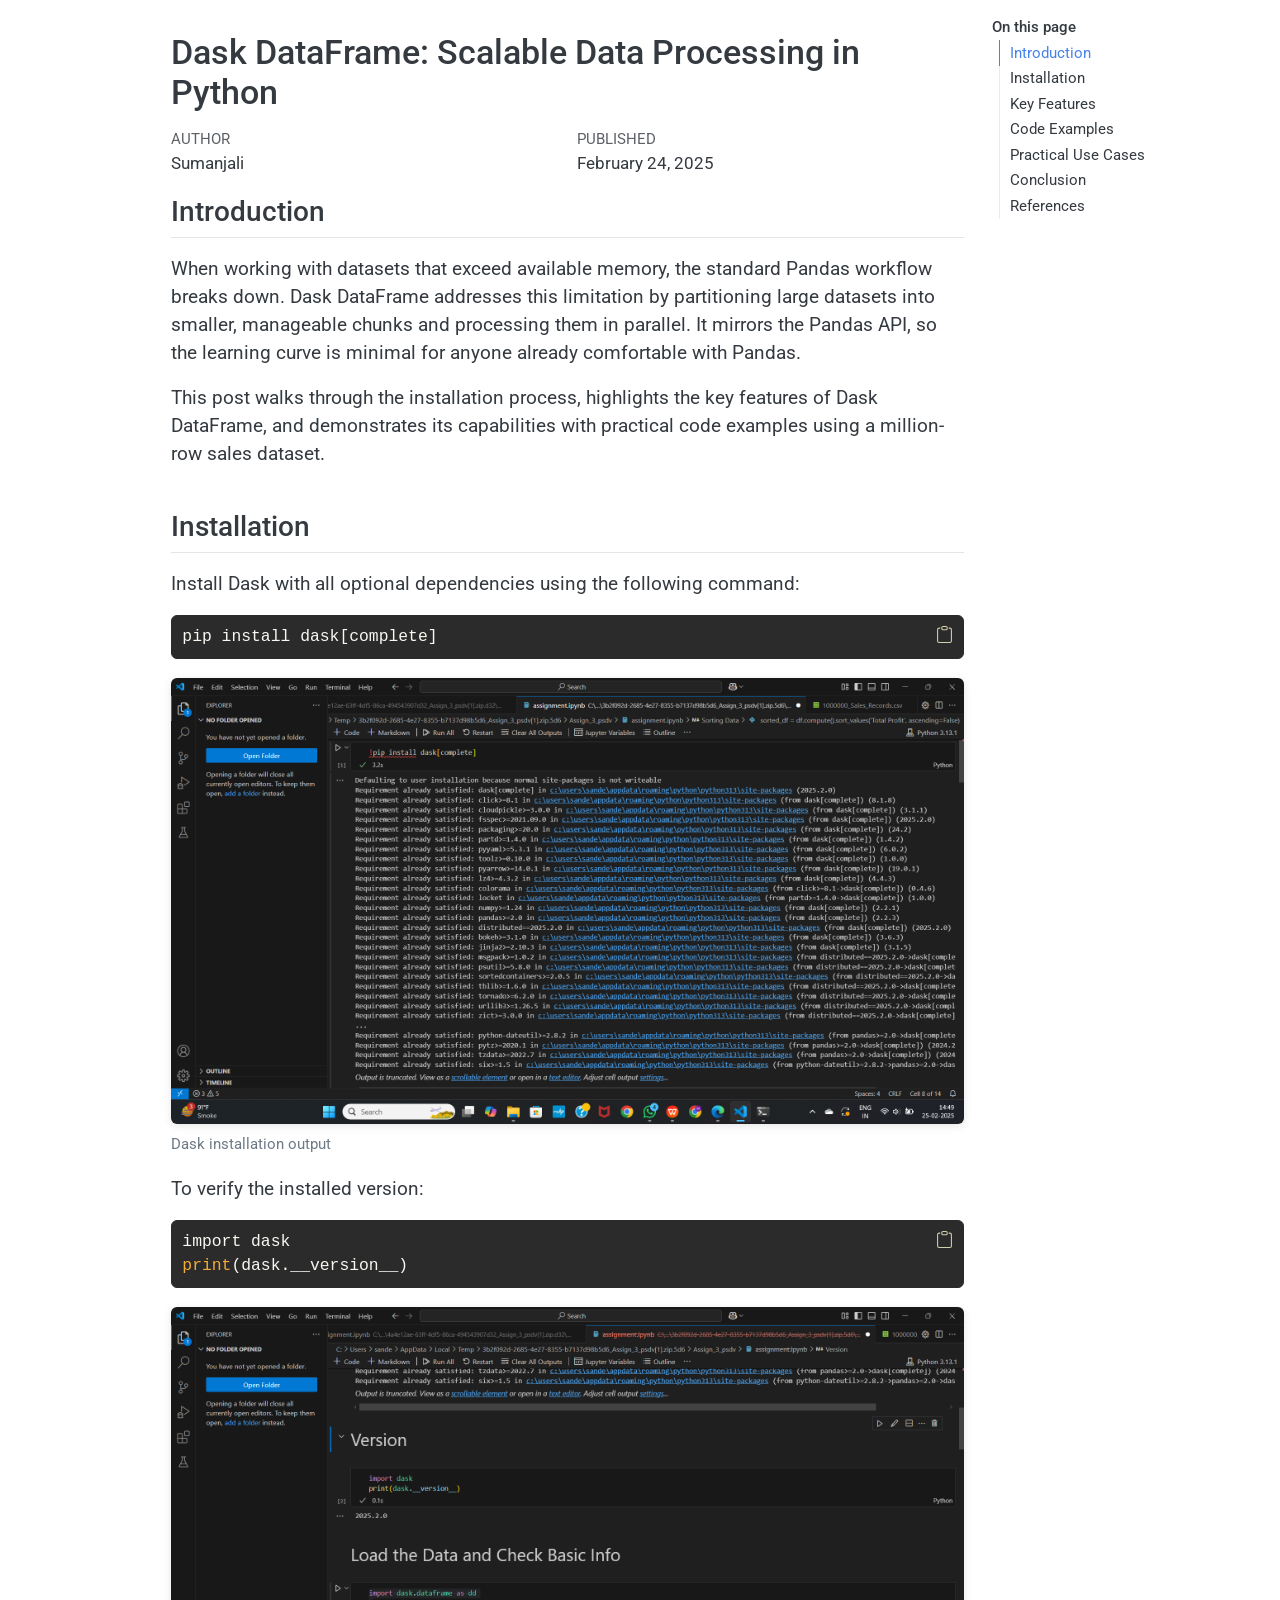
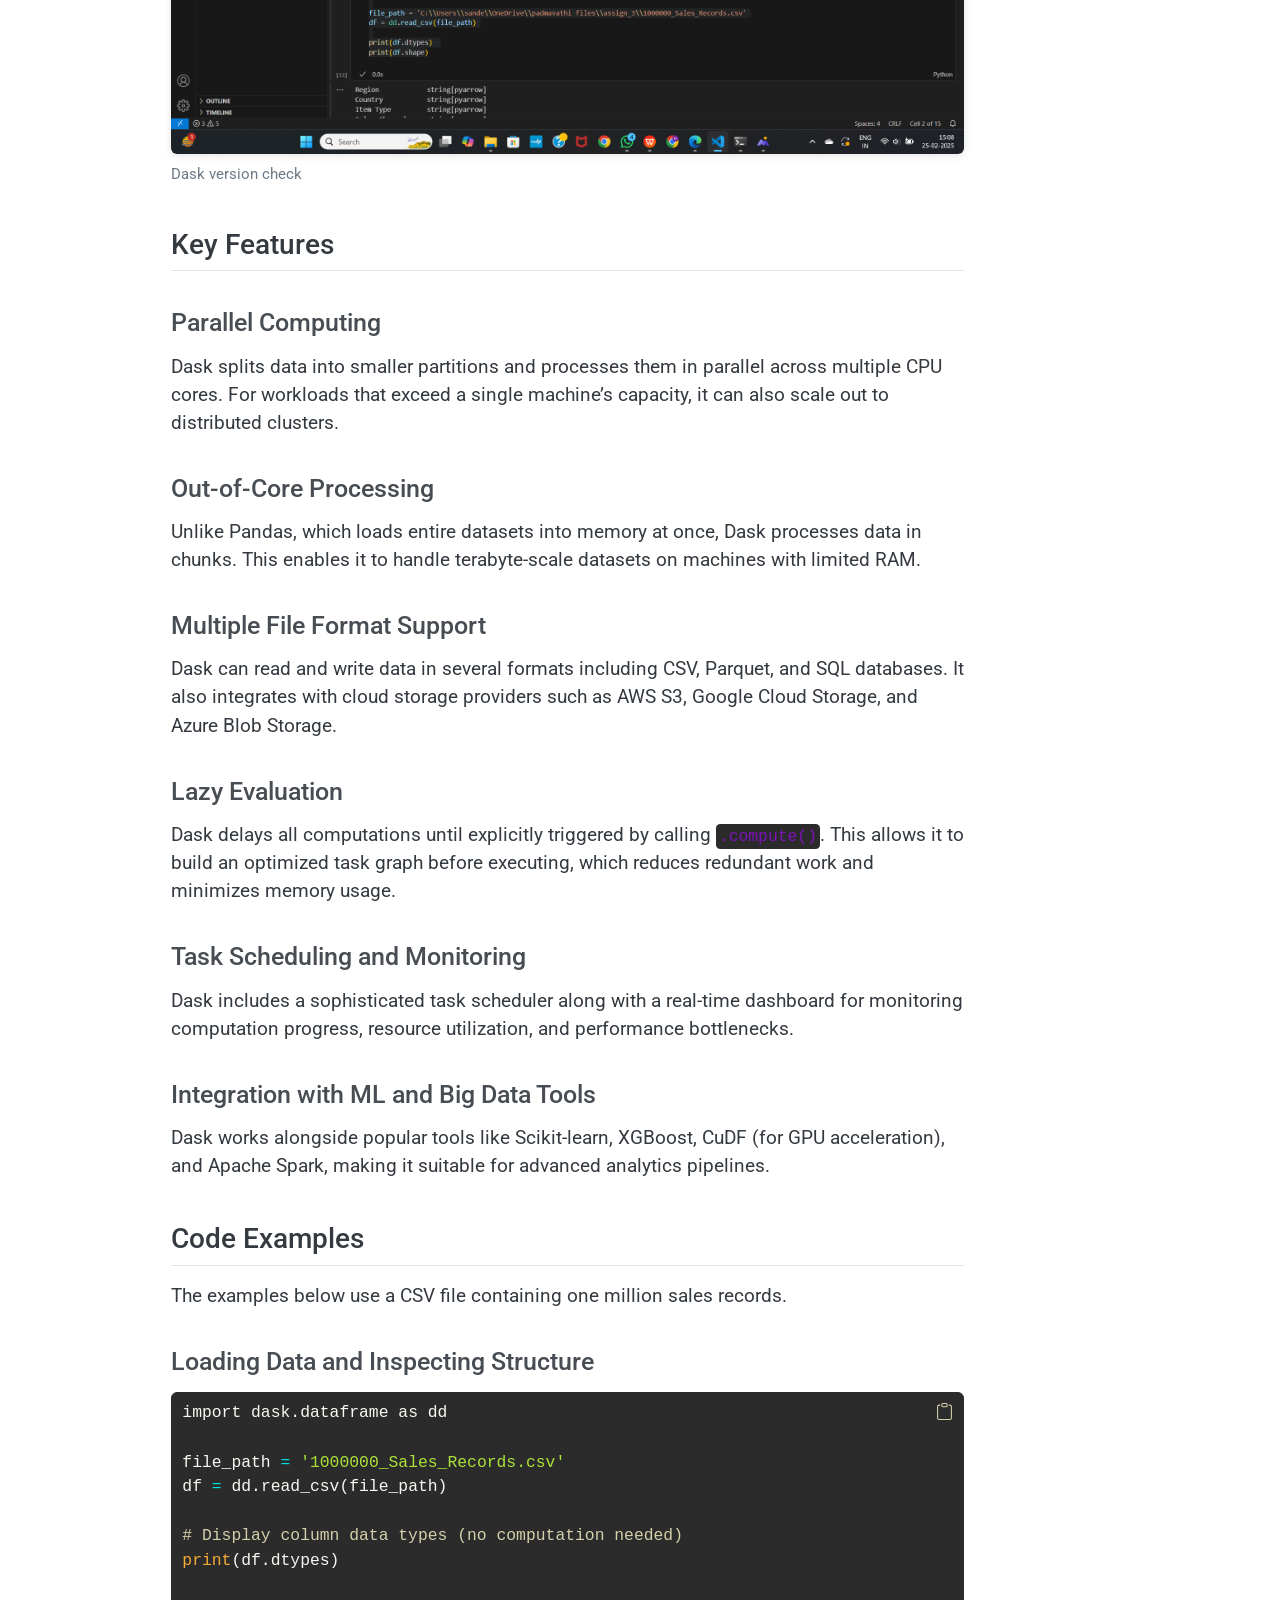
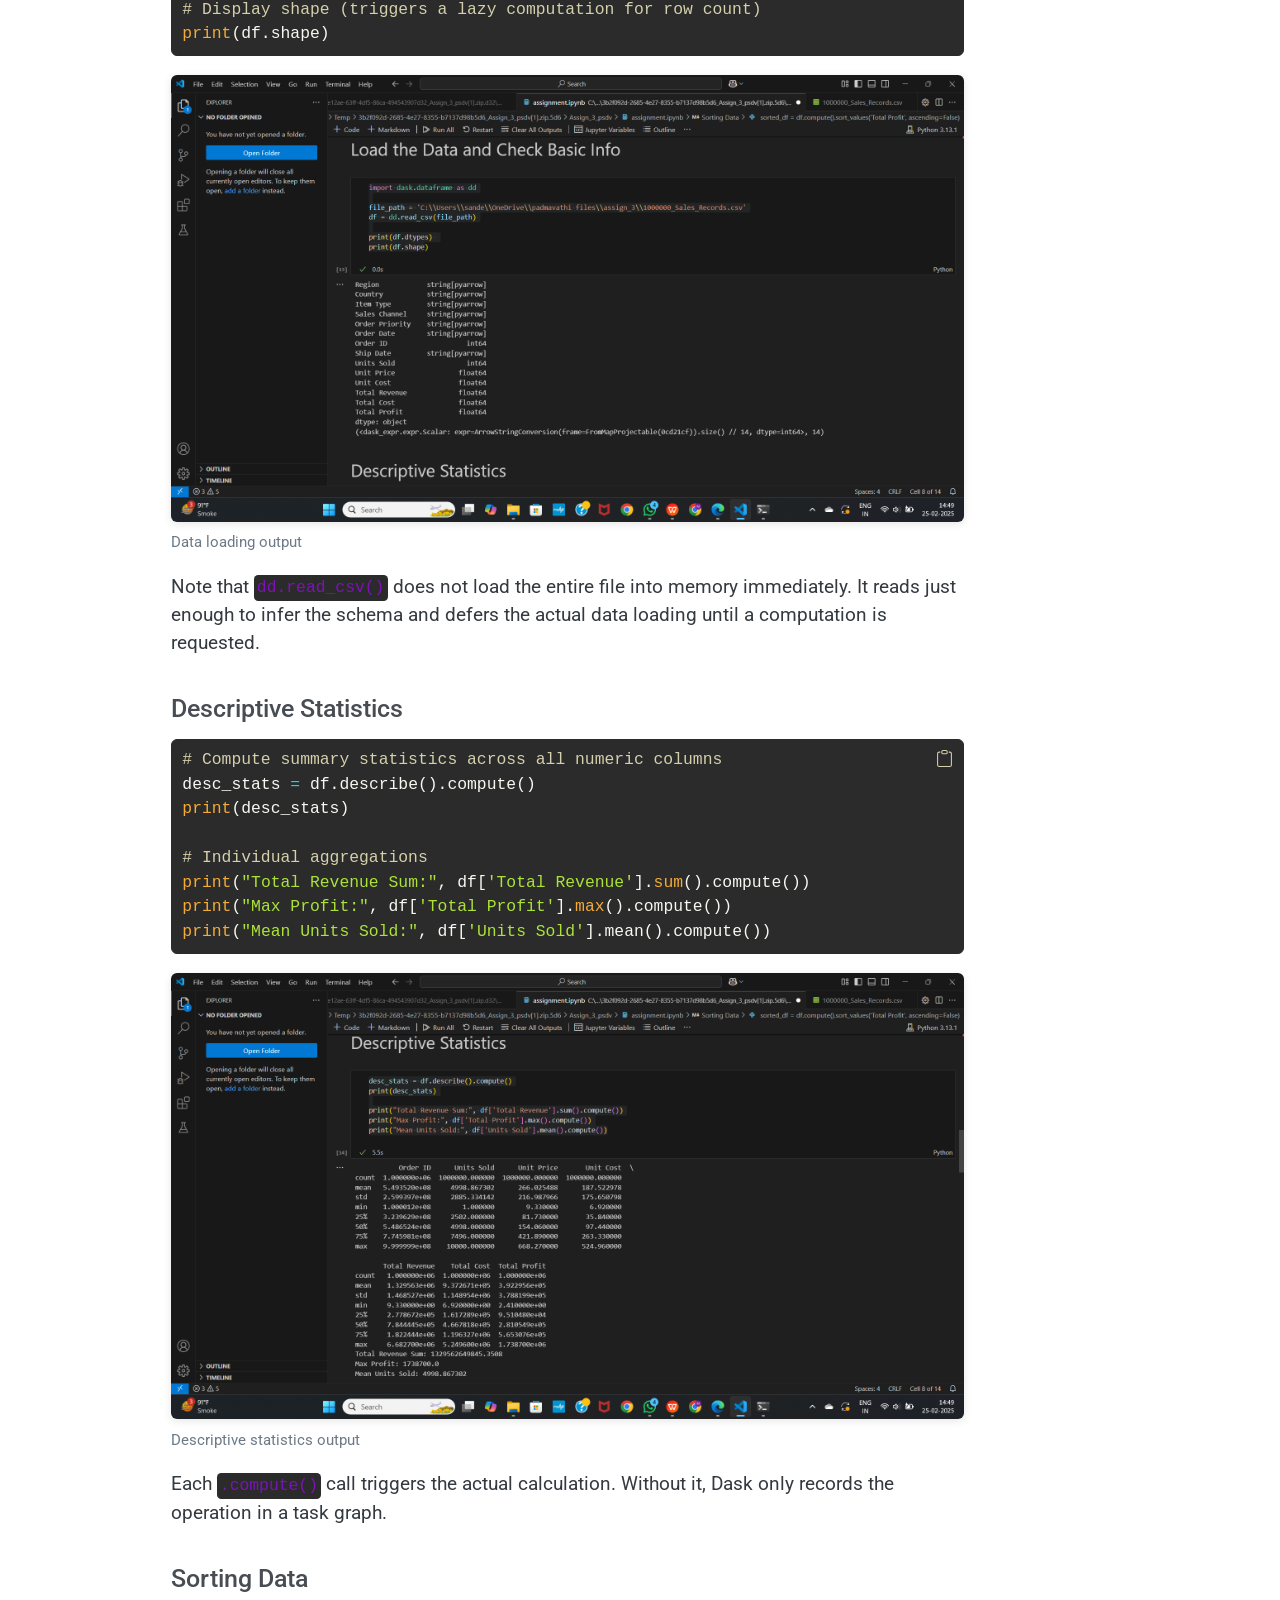
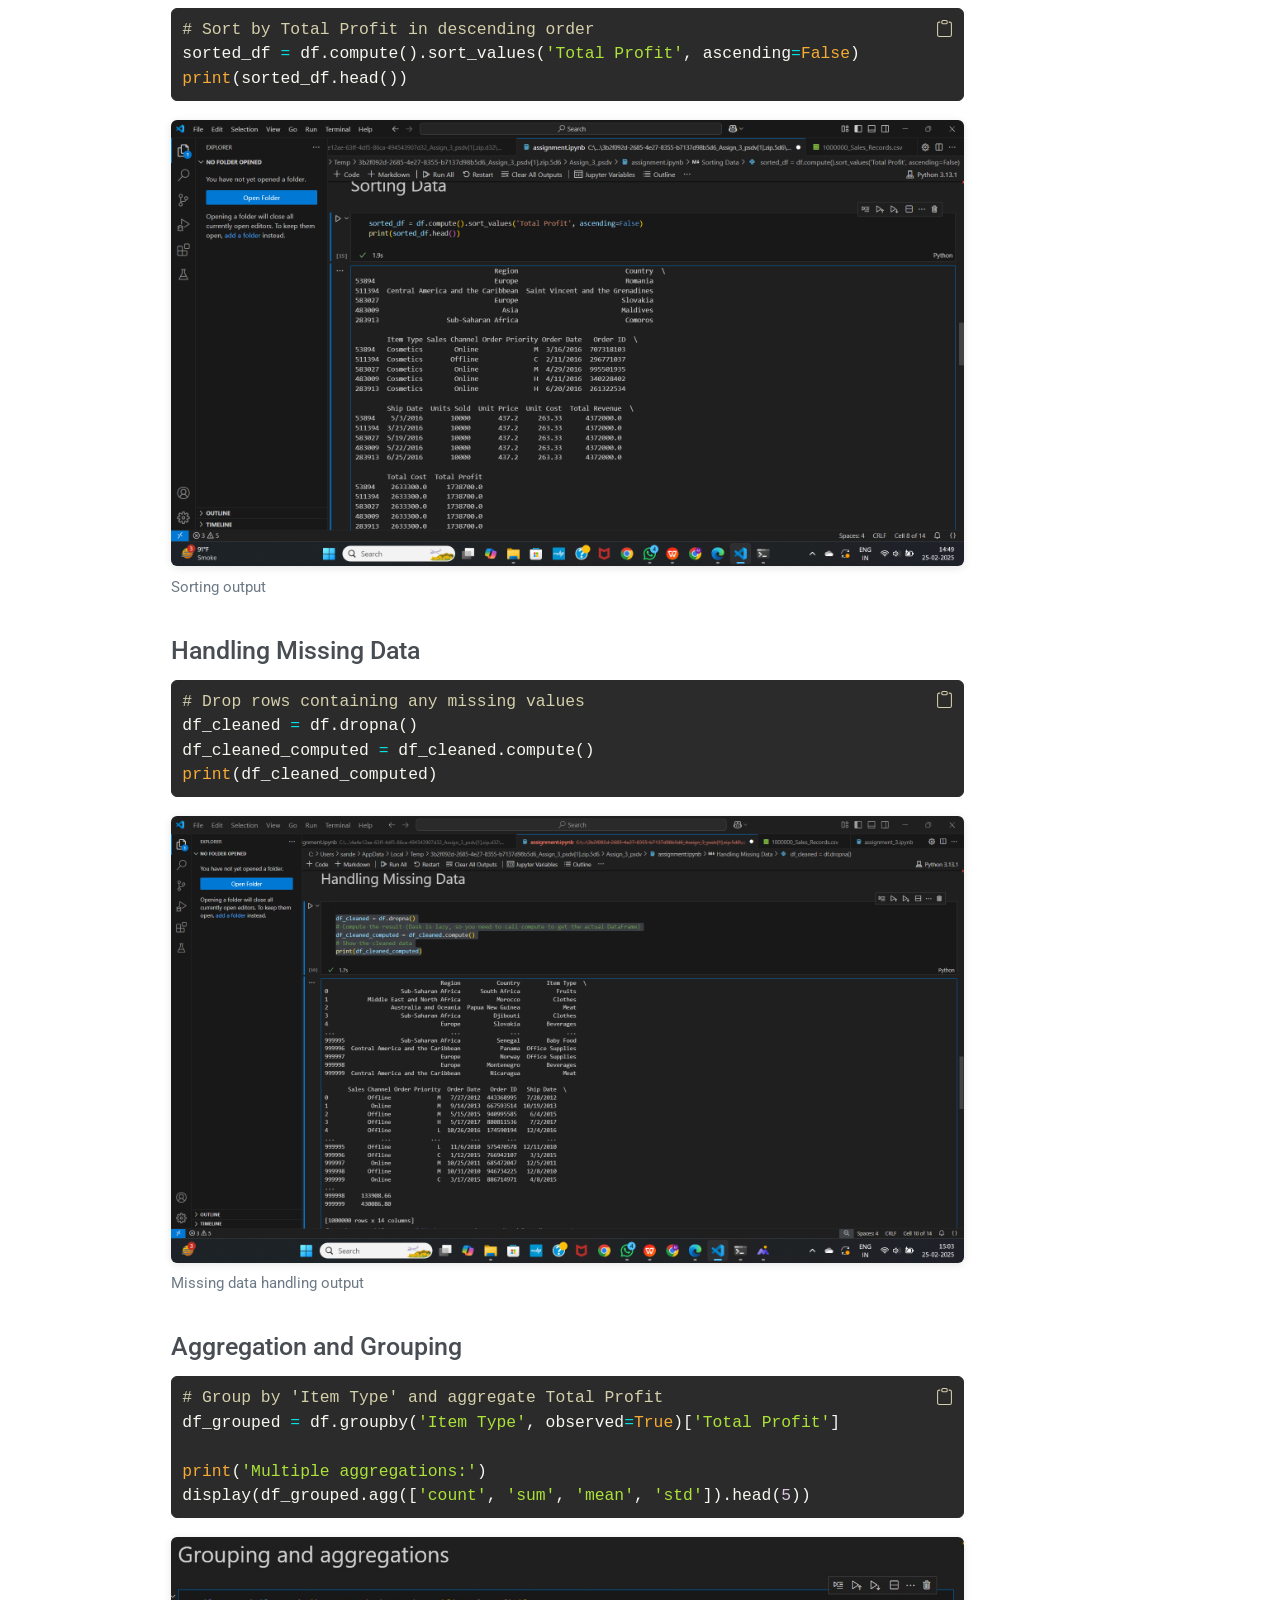
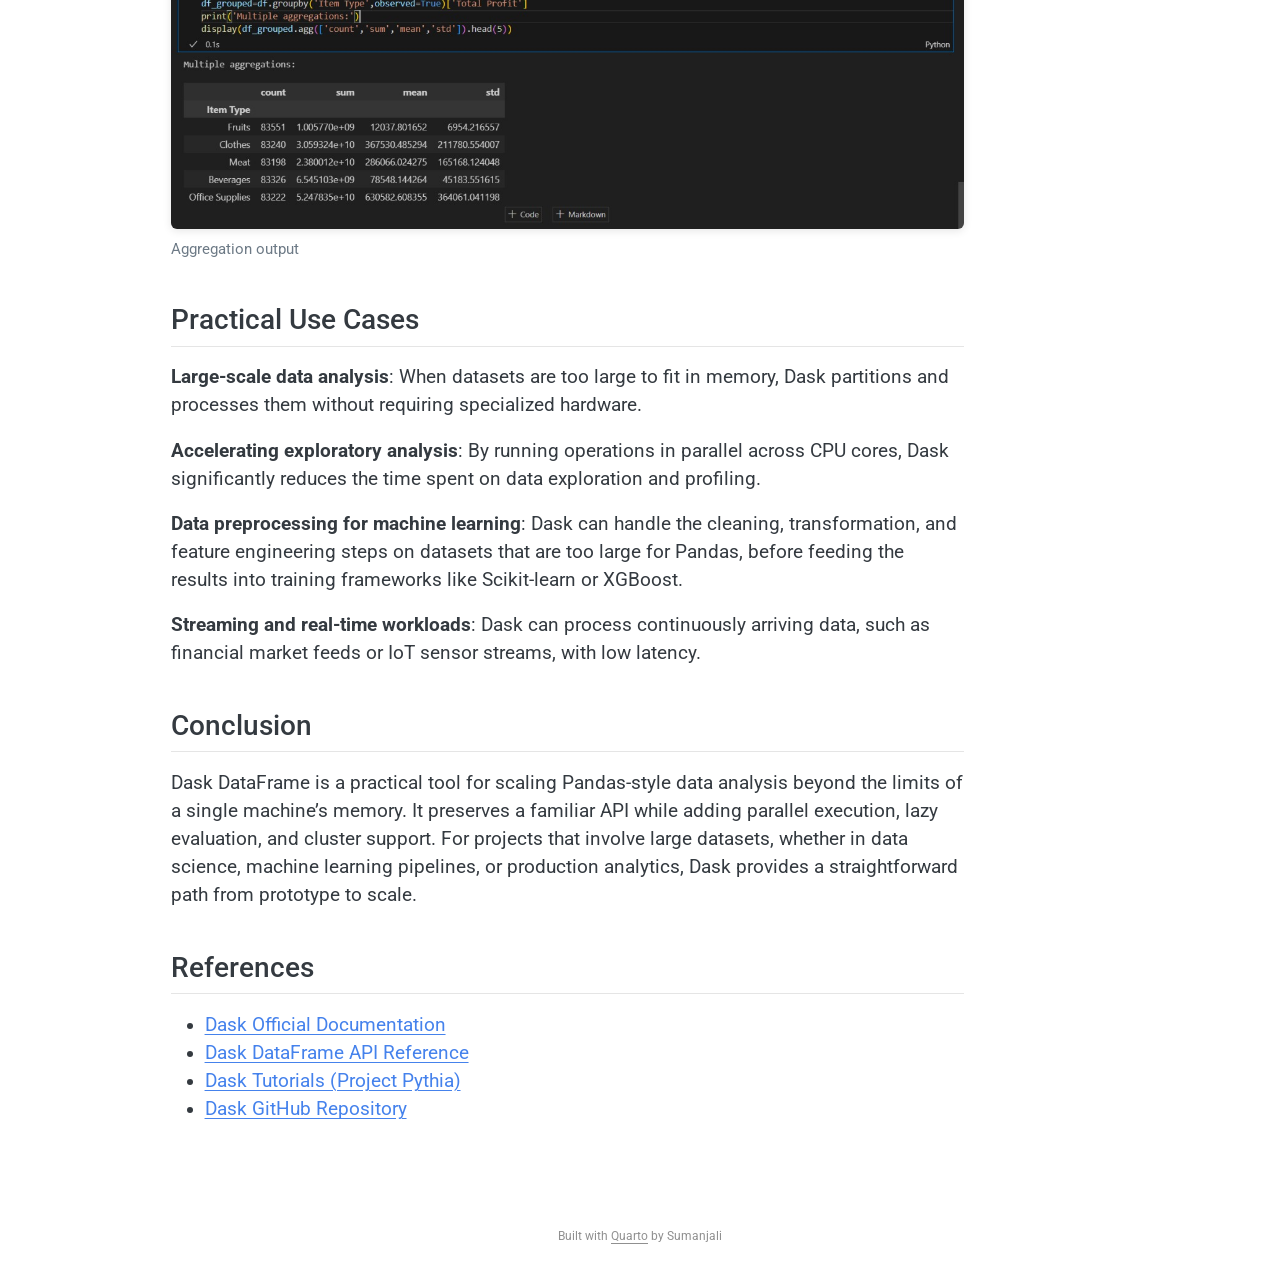
==== commit 43bc2a66: "Built site for gh-pages" ====
--- a/index.html
+++ b/index.html
@@ -6,8 +6,10 @@
 
 <meta name="viewport" content="width=device-width, initial-scale=1.0, user-scalable=yes">
 
-
-<title>Dask DataFrame: A Practical Guide</title>
+<meta name="author" content="Sumanjali">
+<meta name="dcterms.date" content="2025-02-24">
+
+<title>Dask DataFrame: Scalable Data Processing in Python – Dask DataFrame: A Practical Guide</title>
 <style>
 /* Default styles provided by pandoc.
 ** See https://pandoc.org/MANUAL.html#variables-for-html for config info.
@@ -23,11 +25,45 @@
   margin: 0 0.8em 0.2em -1em; /* quarto-specific, see https://github.com/quarto-dev/quarto-cli/issues/4556 */ 
   vertical-align: middle;
 }
+/* CSS for syntax highlighting */
+html { -webkit-text-size-adjust: 100%; }
+pre > code.sourceCode { white-space: pre; position: relative; }
+pre > code.sourceCode > span { display: inline-block; line-height: 1.25; }
+pre > code.sourceCode > span:empty { height: 1.2em; }
+.sourceCode { overflow: visible; }
+code.sourceCode > span { color: inherit; text-decoration: inherit; }
+div.sourceCode { margin: 1em 0; }
+pre.sourceCode { margin: 0; }
+@media screen {
+div.sourceCode { overflow: auto; }
+}
+@media print {
+pre > code.sourceCode { white-space: pre-wrap; }
+pre > code.sourceCode > span { text-indent: -5em; padding-left: 5em; }
+}
+pre.numberSource code
+  { counter-reset: source-line 0; }
+pre.numberSource code > span
+  { position: relative; left: -4em; counter-increment: source-line; }
+pre.numberSource code > span > a:first-child::before
+  { content: counter(source-line);
+    position: relative; left: -1em; text-align: right; vertical-align: baseline;
+    border: none; display: inline-block;
+    -webkit-touch-callout: none; -webkit-user-select: none;
+    -khtml-user-select: none; -moz-user-select: none;
+    -ms-user-select: none; user-select: none;
+    padding: 0 4px; width: 4em;
+  }
+pre.numberSource { margin-left: 3em;  padding-left: 4px; }
+div.sourceCode
+  {   }
+@media screen {
+pre > code.sourceCode > span > a:first-child::before { text-decoration: underline; }
+}
 </style>
 
 
 <script src="site_libs/quarto-nav/quarto-nav.js"></script>
-<script src="site_libs/quarto-nav/headroom.min.js"></script>
 <script src="site_libs/clipboard/clipboard.min.js"></script>
 <script src="site_libs/quarto-search/autocomplete.umd.js"></script>
 <script src="site_libs/quarto-search/fuse.min.js"></script>
@@ -42,13 +78,13 @@
 <link href="site_libs/quarto-html/quarto-syntax-highlighting-5a2acb6f4ed5aeb23a104ba421924b87.css" rel="stylesheet" id="quarto-text-highlighting-styles">
 <script src="site_libs/bootstrap/bootstrap.min.js"></script>
 <link href="site_libs/bootstrap/bootstrap-icons.css" rel="stylesheet">
-<link href="site_libs/bootstrap/bootstrap-daddbf04a8abe92afa55b9613939b139.min.css" rel="stylesheet" append-hash="true" id="quarto-bootstrap" data-mode="light">
+<link href="site_libs/bootstrap/bootstrap-6b9c39d40694f700dd7018fc0d5d1211.min.css" rel="stylesheet" append-hash="true" id="quarto-bootstrap" data-mode="light">
 <script id="quarto-search-options" type="application/json">{
-  "location": "navbar",
+  "location": "sidebar",
   "copy-button": false,
   "collapse-after": 3,
-  "panel-placement": "end",
-  "type": "overlay",
+  "panel-placement": "start",
+  "type": "textbox",
   "limit": 50,
   "keyboard-shortcut": [
     "f",
@@ -74,56 +110,68 @@
 
 </head>
 
-<body class="nav-fixed fullcontent quarto-light">
+<body class="quarto-light">
 
 <div id="quarto-search-results"></div>
-  <header id="quarto-header" class="headroom fixed-top">
-    <nav class="navbar navbar-expand-lg " data-bs-theme="dark">
-      <div class="navbar-container container-fluid">
-      <div class="navbar-brand-container mx-auto">
-    <a class="navbar-brand" href="./index.html">
-    <span class="navbar-title">Dask DataFrame: A Practical Guide</span>
-    </a>
-  </div>
-            <div id="quarto-search" class="" title="Search"></div>
-          <button class="navbar-toggler" type="button" data-bs-toggle="collapse" data-bs-target="#navbarCollapse" aria-controls="navbarCollapse" role="menu" aria-expanded="false" aria-label="Toggle navigation" onclick="if (window.quartoToggleHeadroom) { window.quartoToggleHeadroom(); }">
-  <span class="navbar-toggler-icon"></span>
-</button>
-          <div class="collapse navbar-collapse" id="navbarCollapse">
-            <ul class="navbar-nav navbar-nav-scroll ms-auto">
-  <li class="nav-item">
-    <a class="nav-link active" href="./index.html" aria-current="page"> 
-<span class="menu-text">Home</span></a>
-  </li>  
-  <li class="nav-item">
-    <a class="nav-link" href="./blog.html"> 
-<span class="menu-text">Blog</span></a>
-  </li>  
-</ul>
-          </div> <!-- /navcollapse -->
-            <div class="quarto-navbar-tools">
-</div>
-      </div> <!-- /container-fluid -->
-    </nav>
-</header>
 <!-- content -->
-<div id="quarto-content" class="quarto-container page-columns page-rows-contents page-layout-article page-navbar">
+<div id="quarto-content" class="quarto-container page-columns page-rows-contents page-layout-article">
 <!-- sidebar -->
 <!-- margin-sidebar -->
-    
+    <div id="quarto-margin-sidebar" class="sidebar margin-sidebar">
+        <nav id="TOC" role="doc-toc" class="toc-active">
+    <h2 id="toc-title">On this page</h2>
+   
+  <ul>
+  <li><a href="#introduction" id="toc-introduction" class="nav-link active" data-scroll-target="#introduction">Introduction</a></li>
+  <li><a href="#installation" id="toc-installation" class="nav-link" data-scroll-target="#installation">Installation</a></li>
+  <li><a href="#key-features" id="toc-key-features" class="nav-link" data-scroll-target="#key-features">Key Features</a>
+  <ul class="collapse">
+  <li><a href="#parallel-computing" id="toc-parallel-computing" class="nav-link" data-scroll-target="#parallel-computing">Parallel Computing</a></li>
+  <li><a href="#out-of-core-processing" id="toc-out-of-core-processing" class="nav-link" data-scroll-target="#out-of-core-processing">Out-of-Core Processing</a></li>
+  <li><a href="#multiple-file-format-support" id="toc-multiple-file-format-support" class="nav-link" data-scroll-target="#multiple-file-format-support">Multiple File Format Support</a></li>
+  <li><a href="#lazy-evaluation" id="toc-lazy-evaluation" class="nav-link" data-scroll-target="#lazy-evaluation">Lazy Evaluation</a></li>
+  <li><a href="#task-scheduling-and-monitoring" id="toc-task-scheduling-and-monitoring" class="nav-link" data-scroll-target="#task-scheduling-and-monitoring">Task Scheduling and Monitoring</a></li>
+  <li><a href="#integration-with-ml-and-big-data-tools" id="toc-integration-with-ml-and-big-data-tools" class="nav-link" data-scroll-target="#integration-with-ml-and-big-data-tools">Integration with ML and Big Data Tools</a></li>
+  </ul></li>
+  <li><a href="#code-examples" id="toc-code-examples" class="nav-link" data-scroll-target="#code-examples">Code Examples</a>
+  <ul class="collapse">
+  <li><a href="#loading-data-and-inspecting-structure" id="toc-loading-data-and-inspecting-structure" class="nav-link" data-scroll-target="#loading-data-and-inspecting-structure">Loading Data and Inspecting Structure</a></li>
+  <li><a href="#descriptive-statistics" id="toc-descriptive-statistics" class="nav-link" data-scroll-target="#descriptive-statistics">Descriptive Statistics</a></li>
+  <li><a href="#sorting-data" id="toc-sorting-data" class="nav-link" data-scroll-target="#sorting-data">Sorting Data</a></li>
+  <li><a href="#handling-missing-data" id="toc-handling-missing-data" class="nav-link" data-scroll-target="#handling-missing-data">Handling Missing Data</a></li>
+  <li><a href="#aggregation-and-grouping" id="toc-aggregation-and-grouping" class="nav-link" data-scroll-target="#aggregation-and-grouping">Aggregation and Grouping</a></li>
+  </ul></li>
+  <li><a href="#practical-use-cases" id="toc-practical-use-cases" class="nav-link" data-scroll-target="#practical-use-cases">Practical Use Cases</a></li>
+  <li><a href="#conclusion" id="toc-conclusion" class="nav-link" data-scroll-target="#conclusion">Conclusion</a></li>
+  <li><a href="#references" id="toc-references" class="nav-link" data-scroll-target="#references">References</a></li>
+  </ul>
+</nav>
+    </div>
 <!-- main -->
 <main class="content" id="quarto-document-content">
 
 <header id="title-block-header" class="quarto-title-block default">
 <div class="quarto-title">
-<h1 class="title">Dask DataFrame: A Practical Guide</h1>
+<h1 class="title">Dask DataFrame: Scalable Data Processing in Python</h1>
 </div>
 
 
 
 <div class="quarto-title-meta">
 
+    <div>
+    <div class="quarto-title-meta-heading">Author</div>
+    <div class="quarto-title-meta-contents">
+             <p>Sumanjali </p>
+          </div>
+  </div>
     
+    <div>
+    <div class="quarto-title-meta-heading">Published</div>
+    <div class="quarto-title-meta-contents">
+      <p class="date">February 24, 2025</p>
+    </div>
+  </div>
   
     
   </div>
@@ -133,20 +181,158 @@
 </header>
 
 
-<p>Welcome to this blog on <strong>Dask DataFrame</strong>, a Python library for scalable, parallel data processing.</p>
-<p>Dask extends the familiar Pandas API to handle datasets that are too large to fit in memory, using lazy evaluation and parallel execution across multiple cores or distributed clusters.</p>
-<section id="what-you-will-find-here" class="level3">
-<h3 class="anchored" data-anchor-id="what-you-will-find-here">What You Will Find Here</h3>
+<section id="introduction" class="level2">
+<h2 class="anchored" data-anchor-id="introduction">Introduction</h2>
+<p>When working with datasets that exceed available memory, the standard Pandas workflow breaks down. Dask DataFrame addresses this limitation by partitioning large datasets into smaller, manageable chunks and processing them in parallel. It mirrors the Pandas API, so the learning curve is minimal for anyone already comfortable with Pandas.</p>
+<p>This post walks through the installation process, highlights the key features of Dask DataFrame, and demonstrates its capabilities with practical code examples using a million-row sales dataset.</p>
+</section>
+<section id="installation" class="level2">
+<h2 class="anchored" data-anchor-id="installation">Installation</h2>
+<p>Install Dask with all optional dependencies using the following command:</p>
+<div class="code-copy-outer-scaffold"><div class="sourceCode" id="cb1"><pre class="sourceCode python code-with-copy"><code class="sourceCode python"><span id="cb1-1"><a href="#cb1-1" aria-hidden="true" tabindex="-1"></a>pip install dask[complete]</span></code></pre></div><button title="Copy to Clipboard" class="code-copy-button"><i class="bi"></i></button></div>
+<div class="quarto-figure quarto-figure-center">
+<figure class="figure">
+<p><img src="images/dask-install.png" class="img-fluid figure-img"></p>
+<figcaption>Dask installation output</figcaption>
+</figure>
+</div>
+<p>To verify the installed version:</p>
+<div class="code-copy-outer-scaffold"><div class="sourceCode" id="cb2"><pre class="sourceCode python code-with-copy"><code class="sourceCode python"><span id="cb2-1"><a href="#cb2-1" aria-hidden="true" tabindex="-1"></a><span class="im">import</span> dask</span>
+<span id="cb2-2"><a href="#cb2-2" aria-hidden="true" tabindex="-1"></a><span class="bu">print</span>(dask.__version__)</span></code></pre></div><button title="Copy to Clipboard" class="code-copy-button"><i class="bi"></i></button></div>
+<div class="quarto-figure quarto-figure-center">
+<figure class="figure">
+<p><img src="images/dask-version.png" class="img-fluid figure-img"></p>
+<figcaption>Dask version check</figcaption>
+</figure>
+</div>
+</section>
+<section id="key-features" class="level2">
+<h2 class="anchored" data-anchor-id="key-features">Key Features</h2>
+<section id="parallel-computing" class="level3">
+<h3 class="anchored" data-anchor-id="parallel-computing">Parallel Computing</h3>
+<p>Dask splits data into smaller partitions and processes them in parallel across multiple CPU cores. For workloads that exceed a single machine’s capacity, it can also scale out to distributed clusters.</p>
+</section>
+<section id="out-of-core-processing" class="level3">
+<h3 class="anchored" data-anchor-id="out-of-core-processing">Out-of-Core Processing</h3>
+<p>Unlike Pandas, which loads entire datasets into memory at once, Dask processes data in chunks. This enables it to handle terabyte-scale datasets on machines with limited RAM.</p>
+</section>
+<section id="multiple-file-format-support" class="level3">
+<h3 class="anchored" data-anchor-id="multiple-file-format-support">Multiple File Format Support</h3>
+<p>Dask can read and write data in several formats including CSV, Parquet, and SQL databases. It also integrates with cloud storage providers such as AWS S3, Google Cloud Storage, and Azure Blob Storage.</p>
+</section>
+<section id="lazy-evaluation" class="level3">
+<h3 class="anchored" data-anchor-id="lazy-evaluation">Lazy Evaluation</h3>
+<p>Dask delays all computations until explicitly triggered by calling <code>.compute()</code>. This allows it to build an optimized task graph before executing, which reduces redundant work and minimizes memory usage.</p>
+</section>
+<section id="task-scheduling-and-monitoring" class="level3">
+<h3 class="anchored" data-anchor-id="task-scheduling-and-monitoring">Task Scheduling and Monitoring</h3>
+<p>Dask includes a sophisticated task scheduler along with a real-time dashboard for monitoring computation progress, resource utilization, and performance bottlenecks.</p>
+</section>
+<section id="integration-with-ml-and-big-data-tools" class="level3">
+<h3 class="anchored" data-anchor-id="integration-with-ml-and-big-data-tools">Integration with ML and Big Data Tools</h3>
+<p>Dask works alongside popular tools like Scikit-learn, XGBoost, CuDF (for GPU acceleration), and Apache Spark, making it suitable for advanced analytics pipelines.</p>
+</section>
+</section>
+<section id="code-examples" class="level2">
+<h2 class="anchored" data-anchor-id="code-examples">Code Examples</h2>
+<p>The examples below use a CSV file containing one million sales records.</p>
+<section id="loading-data-and-inspecting-structure" class="level3">
+<h3 class="anchored" data-anchor-id="loading-data-and-inspecting-structure">Loading Data and Inspecting Structure</h3>
+<div class="code-copy-outer-scaffold"><div class="sourceCode" id="cb3"><pre class="sourceCode python code-with-copy"><code class="sourceCode python"><span id="cb3-1"><a href="#cb3-1" aria-hidden="true" tabindex="-1"></a><span class="im">import</span> dask.dataframe <span class="im">as</span> dd</span>
+<span id="cb3-2"><a href="#cb3-2" aria-hidden="true" tabindex="-1"></a></span>
+<span id="cb3-3"><a href="#cb3-3" aria-hidden="true" tabindex="-1"></a>file_path <span class="op">=</span> <span class="st">'1000000_Sales_Records.csv'</span></span>
+<span id="cb3-4"><a href="#cb3-4" aria-hidden="true" tabindex="-1"></a>df <span class="op">=</span> dd.read_csv(file_path)</span>
+<span id="cb3-5"><a href="#cb3-5" aria-hidden="true" tabindex="-1"></a></span>
+<span id="cb3-6"><a href="#cb3-6" aria-hidden="true" tabindex="-1"></a><span class="co"># Display column data types (no computation needed)</span></span>
+<span id="cb3-7"><a href="#cb3-7" aria-hidden="true" tabindex="-1"></a><span class="bu">print</span>(df.dtypes)</span>
+<span id="cb3-8"><a href="#cb3-8" aria-hidden="true" tabindex="-1"></a></span>
+<span id="cb3-9"><a href="#cb3-9" aria-hidden="true" tabindex="-1"></a><span class="co"># Display shape (triggers a lazy computation for row count)</span></span>
+<span id="cb3-10"><a href="#cb3-10" aria-hidden="true" tabindex="-1"></a><span class="bu">print</span>(df.shape)</span></code></pre></div><button title="Copy to Clipboard" class="code-copy-button"><i class="bi"></i></button></div>
+<div class="quarto-figure quarto-figure-center">
+<figure class="figure">
+<p><img src="images/load-data-output.png" class="img-fluid figure-img"></p>
+<figcaption>Data loading output</figcaption>
+</figure>
+</div>
+<p>Note that <code>dd.read_csv()</code> does not load the entire file into memory immediately. It reads just enough to infer the schema and defers the actual data loading until a computation is requested.</p>
+</section>
+<section id="descriptive-statistics" class="level3">
+<h3 class="anchored" data-anchor-id="descriptive-statistics">Descriptive Statistics</h3>
+<div class="code-copy-outer-scaffold"><div class="sourceCode" id="cb4"><pre class="sourceCode python code-with-copy"><code class="sourceCode python"><span id="cb4-1"><a href="#cb4-1" aria-hidden="true" tabindex="-1"></a><span class="co"># Compute summary statistics across all numeric columns</span></span>
+<span id="cb4-2"><a href="#cb4-2" aria-hidden="true" tabindex="-1"></a>desc_stats <span class="op">=</span> df.describe().compute()</span>
+<span id="cb4-3"><a href="#cb4-3" aria-hidden="true" tabindex="-1"></a><span class="bu">print</span>(desc_stats)</span>
+<span id="cb4-4"><a href="#cb4-4" aria-hidden="true" tabindex="-1"></a></span>
+<span id="cb4-5"><a href="#cb4-5" aria-hidden="true" tabindex="-1"></a><span class="co"># Individual aggregations</span></span>
+<span id="cb4-6"><a href="#cb4-6" aria-hidden="true" tabindex="-1"></a><span class="bu">print</span>(<span class="st">"Total Revenue Sum:"</span>, df[<span class="st">'Total Revenue'</span>].<span class="bu">sum</span>().compute())</span>
+<span id="cb4-7"><a href="#cb4-7" aria-hidden="true" tabindex="-1"></a><span class="bu">print</span>(<span class="st">"Max Profit:"</span>, df[<span class="st">'Total Profit'</span>].<span class="bu">max</span>().compute())</span>
+<span id="cb4-8"><a href="#cb4-8" aria-hidden="true" tabindex="-1"></a><span class="bu">print</span>(<span class="st">"Mean Units Sold:"</span>, df[<span class="st">'Units Sold'</span>].mean().compute())</span></code></pre></div><button title="Copy to Clipboard" class="code-copy-button"><i class="bi"></i></button></div>
+<div class="quarto-figure quarto-figure-center">
+<figure class="figure">
+<p><img src="images/descriptive-stats.png" class="img-fluid figure-img"></p>
+<figcaption>Descriptive statistics output</figcaption>
+</figure>
+</div>
+<p>Each <code>.compute()</code> call triggers the actual calculation. Without it, Dask only records the operation in a task graph.</p>
+</section>
+<section id="sorting-data" class="level3">
+<h3 class="anchored" data-anchor-id="sorting-data">Sorting Data</h3>
+<div class="code-copy-outer-scaffold"><div class="sourceCode" id="cb5"><pre class="sourceCode python code-with-copy"><code class="sourceCode python"><span id="cb5-1"><a href="#cb5-1" aria-hidden="true" tabindex="-1"></a><span class="co"># Sort by Total Profit in descending order</span></span>
+<span id="cb5-2"><a href="#cb5-2" aria-hidden="true" tabindex="-1"></a>sorted_df <span class="op">=</span> df.compute().sort_values(<span class="st">'Total Profit'</span>, ascending<span class="op">=</span><span class="va">False</span>)</span>
+<span id="cb5-3"><a href="#cb5-3" aria-hidden="true" tabindex="-1"></a><span class="bu">print</span>(sorted_df.head())</span></code></pre></div><button title="Copy to Clipboard" class="code-copy-button"><i class="bi"></i></button></div>
+<div class="quarto-figure quarto-figure-center">
+<figure class="figure">
+<p><img src="images/sorting-output.png" class="img-fluid figure-img"></p>
+<figcaption>Sorting output</figcaption>
+</figure>
+</div>
+</section>
+<section id="handling-missing-data" class="level3">
+<h3 class="anchored" data-anchor-id="handling-missing-data">Handling Missing Data</h3>
+<div class="code-copy-outer-scaffold"><div class="sourceCode" id="cb6"><pre class="sourceCode python code-with-copy"><code class="sourceCode python"><span id="cb6-1"><a href="#cb6-1" aria-hidden="true" tabindex="-1"></a><span class="co"># Drop rows containing any missing values</span></span>
+<span id="cb6-2"><a href="#cb6-2" aria-hidden="true" tabindex="-1"></a>df_cleaned <span class="op">=</span> df.dropna()</span>
+<span id="cb6-3"><a href="#cb6-3" aria-hidden="true" tabindex="-1"></a>df_cleaned_computed <span class="op">=</span> df_cleaned.compute()</span>
+<span id="cb6-4"><a href="#cb6-4" aria-hidden="true" tabindex="-1"></a><span class="bu">print</span>(df_cleaned_computed)</span></code></pre></div><button title="Copy to Clipboard" class="code-copy-button"><i class="bi"></i></button></div>
+<div class="quarto-figure quarto-figure-center">
+<figure class="figure">
+<p><img src="images/missing-data-output.png" class="img-fluid figure-img"></p>
+<figcaption>Missing data handling output</figcaption>
+</figure>
+</div>
+</section>
+<section id="aggregation-and-grouping" class="level3">
+<h3 class="anchored" data-anchor-id="aggregation-and-grouping">Aggregation and Grouping</h3>
+<div class="code-copy-outer-scaffold"><div class="sourceCode" id="cb7"><pre class="sourceCode python code-with-copy"><code class="sourceCode python"><span id="cb7-1"><a href="#cb7-1" aria-hidden="true" tabindex="-1"></a><span class="co"># Group by 'Item Type' and aggregate Total Profit</span></span>
+<span id="cb7-2"><a href="#cb7-2" aria-hidden="true" tabindex="-1"></a>df_grouped <span class="op">=</span> df.groupby(<span class="st">'Item Type'</span>, observed<span class="op">=</span><span class="va">True</span>)[<span class="st">'Total Profit'</span>]</span>
+<span id="cb7-3"><a href="#cb7-3" aria-hidden="true" tabindex="-1"></a></span>
+<span id="cb7-4"><a href="#cb7-4" aria-hidden="true" tabindex="-1"></a><span class="bu">print</span>(<span class="st">'Multiple aggregations:'</span>)</span>
+<span id="cb7-5"><a href="#cb7-5" aria-hidden="true" tabindex="-1"></a>display(df_grouped.agg([<span class="st">'count'</span>, <span class="st">'sum'</span>, <span class="st">'mean'</span>, <span class="st">'std'</span>]).head(<span class="dv">5</span>))</span></code></pre></div><button title="Copy to Clipboard" class="code-copy-button"><i class="bi"></i></button></div>
+<div class="quarto-figure quarto-figure-center">
+<figure class="figure">
+<p><img src="images/aggregation-output.jpg" class="img-fluid figure-img"></p>
+<figcaption>Aggregation output</figcaption>
+</figure>
+</div>
+</section>
+</section>
+<section id="practical-use-cases" class="level2">
+<h2 class="anchored" data-anchor-id="practical-use-cases">Practical Use Cases</h2>
+<p><strong>Large-scale data analysis</strong>: When datasets are too large to fit in memory, Dask partitions and processes them without requiring specialized hardware.</p>
+<p><strong>Accelerating exploratory analysis</strong>: By running operations in parallel across CPU cores, Dask significantly reduces the time spent on data exploration and profiling.</p>
+<p><strong>Data preprocessing for machine learning</strong>: Dask can handle the cleaning, transformation, and feature engineering steps on datasets that are too large for Pandas, before feeding the results into training frameworks like Scikit-learn or XGBoost.</p>
+<p><strong>Streaming and real-time workloads</strong>: Dask can process continuously arriving data, such as financial market feeds or IoT sensor streams, with low latency.</p>
+</section>
+<section id="conclusion" class="level2">
+<h2 class="anchored" data-anchor-id="conclusion">Conclusion</h2>
+<p>Dask DataFrame is a practical tool for scaling Pandas-style data analysis beyond the limits of a single machine’s memory. It preserves a familiar API while adding parallel execution, lazy evaluation, and cluster support. For projects that involve large datasets, whether in data science, machine learning pipelines, or production analytics, Dask provides a straightforward path from prototype to scale.</p>
+</section>
+<section id="references" class="level2">
+<h2 class="anchored" data-anchor-id="references">References</h2>
 <ul>
-<li>An overview of Dask DataFrame and its key features</li>
-<li>Hands-on code examples using a million-row sales dataset</li>
-<li>Practical use cases for data analysis, preprocessing, and real-time processing</li>
+<li><a href="https://docs.dask.org/en/stable/index.html">Dask Official Documentation</a></li>
+<li><a href="https://docs.dask.org/en/stable/dataframe-api.html">Dask DataFrame API Reference</a></li>
+<li><a href="https://projectpythia.org/dask-cookbook/README.html">Dask Tutorials (Project Pythia)</a></li>
+<li><a href="https://github.com/dask/dask">Dask GitHub Repository</a></li>
 </ul>
-<p>Head over to the <a href="./blog.html">Blog</a> to read the full post.</p>
-</section>
-<section id="about" class="level3">
-<h3 class="anchored" data-anchor-id="about">About</h3>
-<p>This blog was built as part of an academic assignment on scalable data processing with Python. It uses <a href="https://quarto.org/">Quarto</a> for rendering and is hosted on GitHub Pages.</p>
 
 
 </section>
